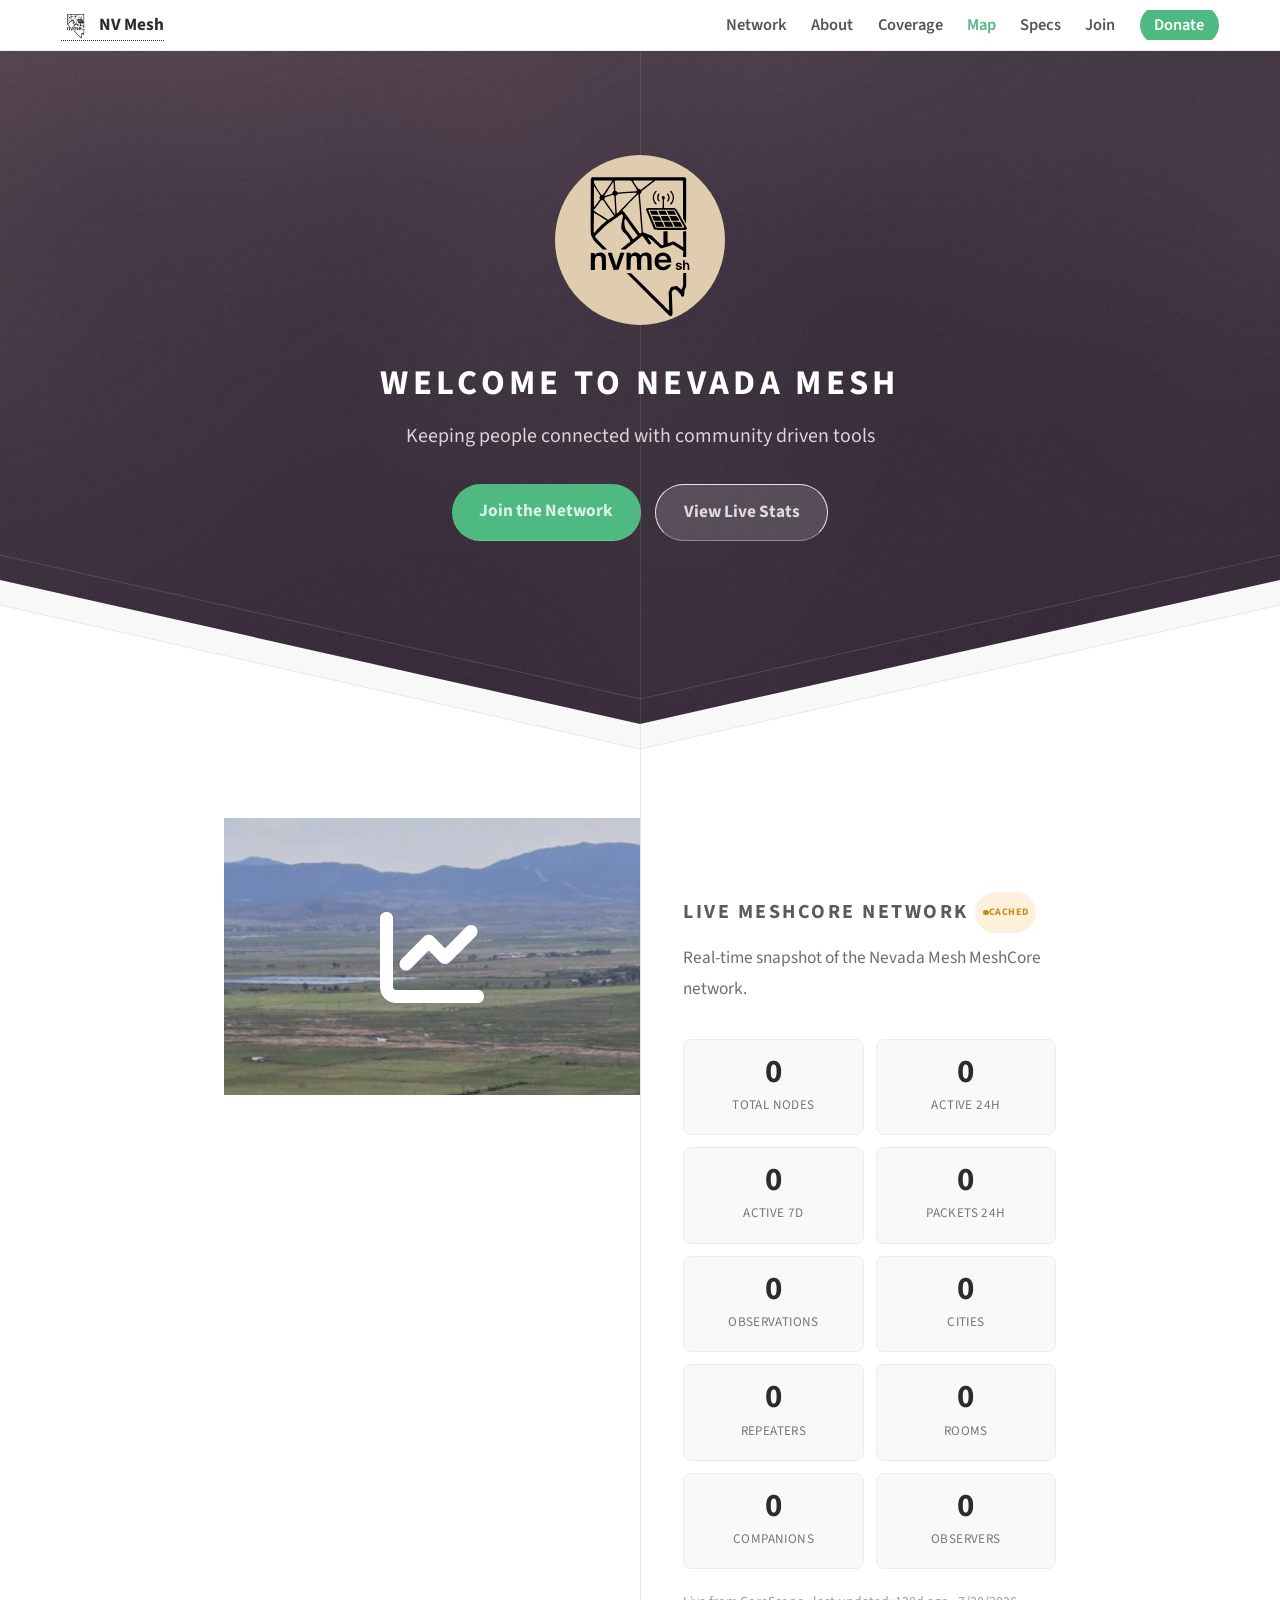
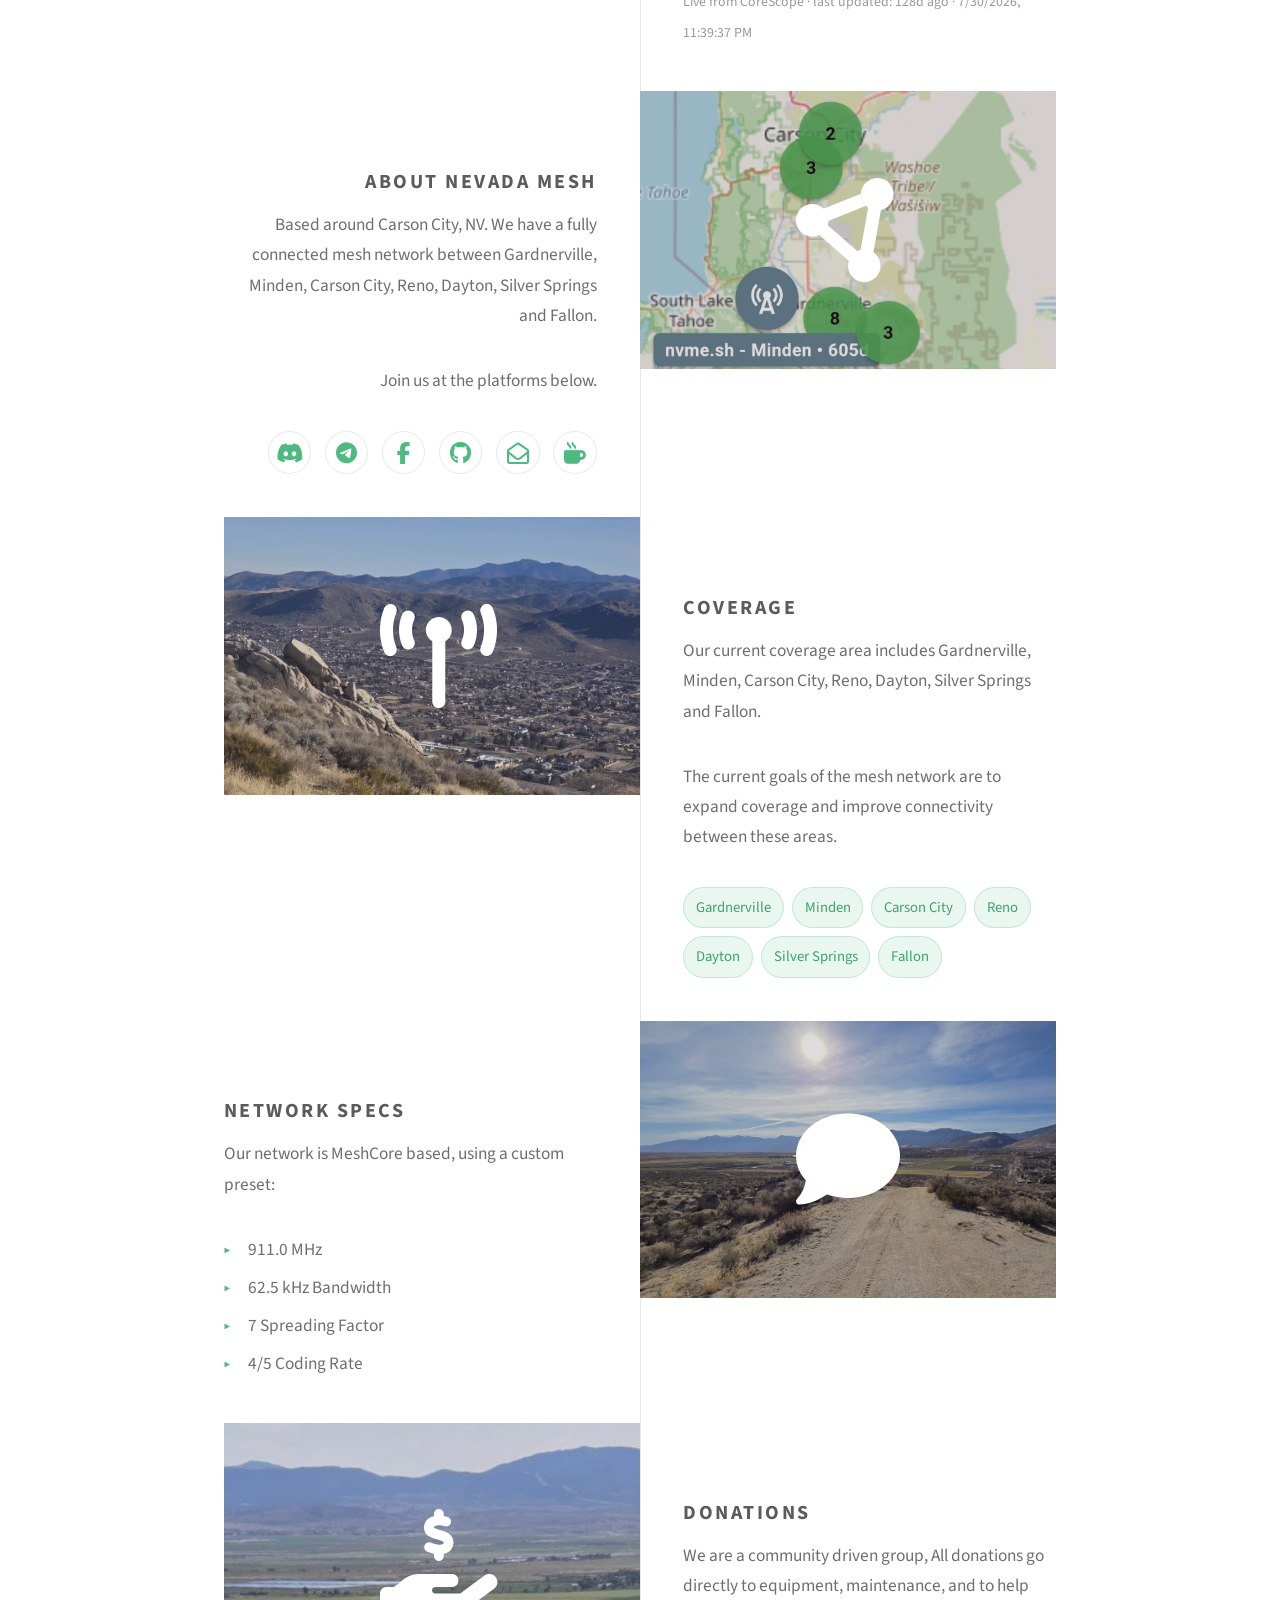
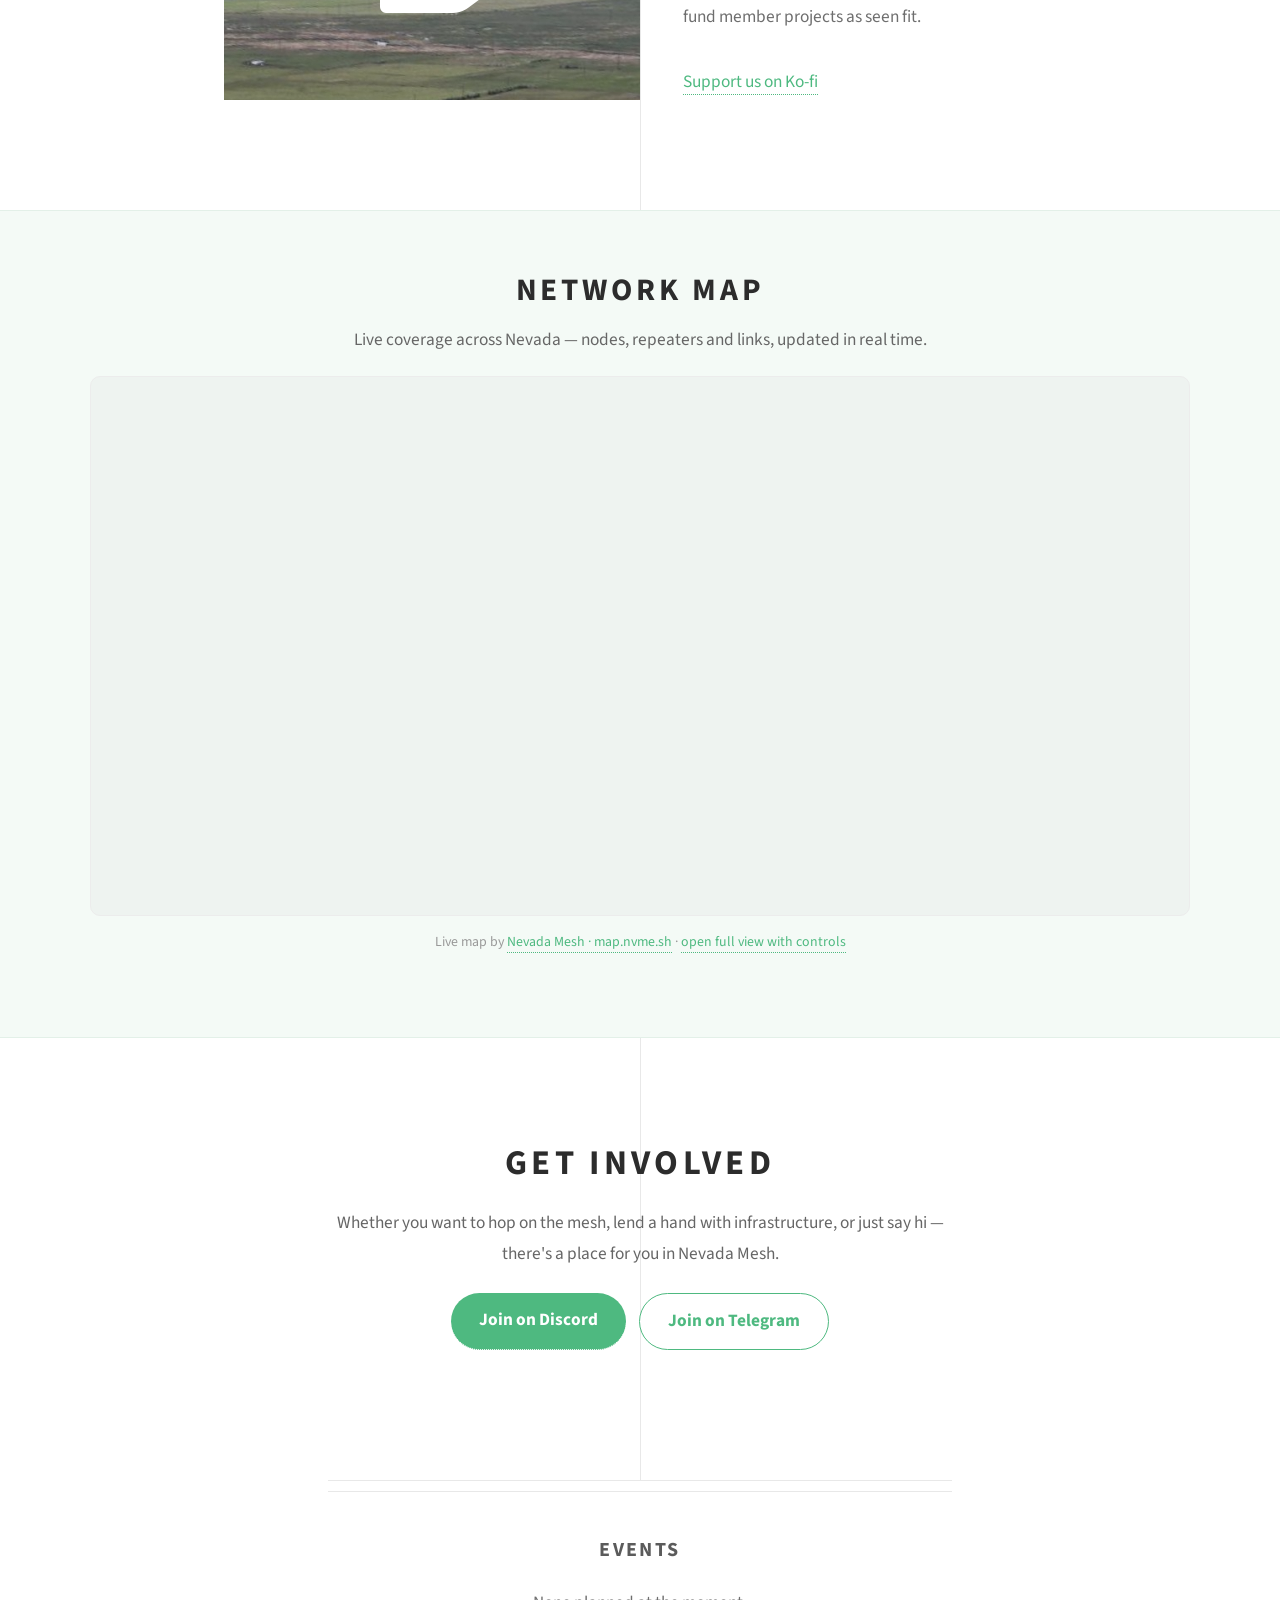
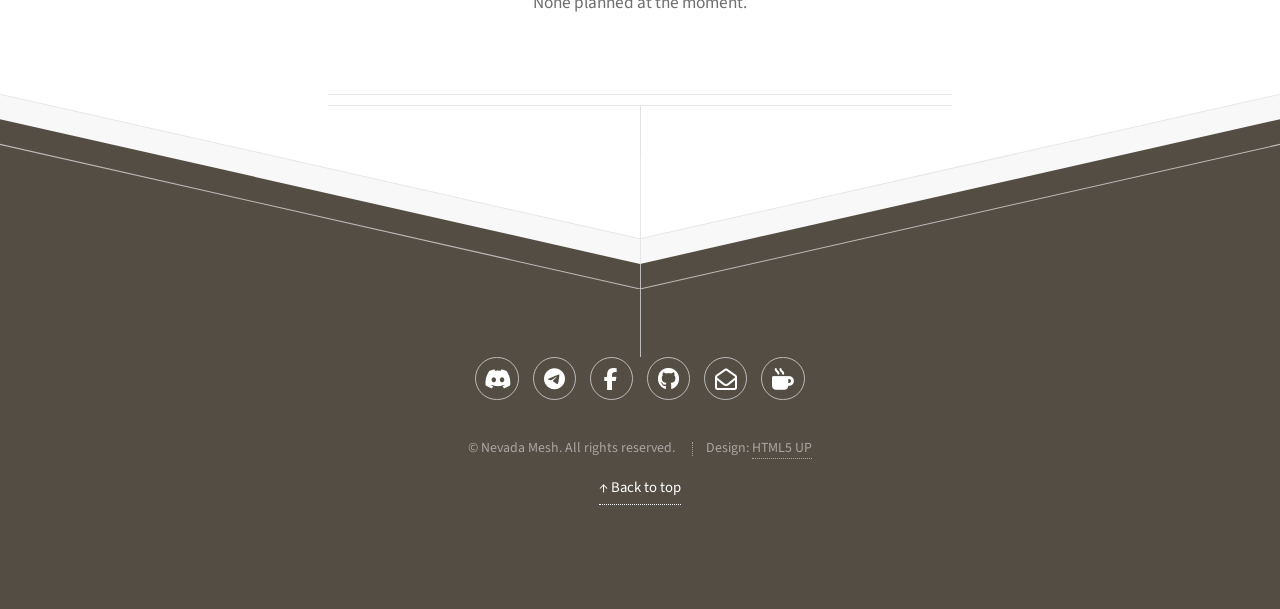
==== index.html @ ff8f8028 "Format Network Specs: left-align content, clean bulleted preset list" ====
<!DOCTYPE HTML>
<html id="top">
<head>
	<title>NV Mesh — Nevada Community Mesh Network</title>
	<meta charset="utf-8" />
	<meta name="viewport" content="width=device-width, initial-scale=1" />
	<meta name="description" content="Nevada Mesh — a community-driven, off-grid MeshCore radio network keeping Carson City, Reno, Minden, Gardnerville, Dayton, Silver Springs and Fallon connected. Live network stats, coverage and how to join." />
	<meta name="theme-color" content="#4eb980" />

	<!-- Social / link-preview cards -->
	<meta property="og:type" content="website" />
	<meta property="og:title" content="Nevada Mesh — Community Mesh Network" />
	<meta property="og:description" content="Keeping Nevadans connected with community-driven, off-grid MeshCore radio. Live network stats, coverage and how to join." />
	<meta property="og:url" content="https://nvme.sh" />
	<meta property="og:image" content="images/header.jpg" />
	<meta name="twitter:card" content="summary_large_image" />
	<meta name="twitter:title" content="Nevada Mesh — Community Mesh Network" />
	<meta name="twitter:description" content="Keeping Nevadans connected with community-driven, off-grid MeshCore radio." />
	<meta name="twitter:image" content="images/header.jpg" />

	<!-- Favicon -->
	<link rel="icon" href="images/nvmesh_logo_box.svg" type="image/svg+xml" />
	<link rel="apple-touch-icon" href="images/nvmesh_logo_color.png" />

	<link rel="stylesheet" href="assets/css/main.css" />

	<style>
		:root { --nm-accent: #4eb980; --nm-accent-d: #3da36b; }

		html { scroll-behavior: smooth; }

		/* ---------- Sticky nav ---------- */
		#nav {
			position: sticky;
			top: 0;
			z-index: 1000;
			background: rgba(255, 255, 255, 0.92);
			backdrop-filter: saturate(180%) blur(10px);
			border-bottom: 1px solid #ececec;
			transition: box-shadow .2s ease;
		}
		#nav.scrolled { box-shadow: 0 2px 14px rgba(0, 0, 0, 0.08); }
		.nav-inner {
			max-width: 1200px;
			margin: 0 auto;
			display: flex;
			align-items: center;
			justify-content: space-between;
			padding: .55em 1.2em;
			gap: 1em;
		}
		.nav-brand {
			display: flex;
			align-items: center;
			gap: .5em;
			font-weight: 700;
			color: #2c2c2c;
			text-decoration: none;
			white-space: nowrap;
		}
		.nav-brand img { width: 30px; height: 30px; }
		.nav-links {
			display: flex;
			align-items: center;
			gap: 1.4em;
			list-style: none;
			margin: 0;
			padding: 0;
			overflow-x: auto;
			scrollbar-width: none;
		}
		.nav-links::-webkit-scrollbar { display: none; }
		.nav-links a {
			color: #555;
			text-decoration: none;
			font-size: .95em;
			font-weight: 600;
			padding: .3em 0;
			border-bottom: 2px solid transparent;
			transition: color .15s ease, border-color .15s ease;
			white-space: nowrap;
		}
		.nav-links a:hover { color: var(--nm-accent); }
		.nav-links a.active { color: var(--nm-accent); border-bottom-color: var(--nm-accent); }
		.nav-cta {
			background: var(--nm-accent);
			color: #fff !important;
			padding: .4em .9em !important;
			border-radius: 999px;
			border-bottom: none !important;
		}
		.nav-cta:hover { background: var(--nm-accent-d); }

		/* offset for sticky nav when jumping to anchors */
		#main section[id] { scroll-margin-top: 72px; }

		/* ---------- Hero CTAs ---------- */
		.hero-cta {
			margin-top: 1.8em;
			display: flex;
			gap: .8em;
			justify-content: center;
			flex-wrap: wrap;
		}
		.hero-cta a {
			display: inline-block;
			padding: .7em 1.6em;
			border-radius: 999px;
			font-weight: 700;
			text-decoration: none;
			font-size: 1em;
			transition: background .15s ease, color .15s ease, border-color .15s ease;
		}
		.btn-primary { background: var(--nm-accent); color: #fff; }
		.btn-primary:hover { background: var(--nm-accent-d); }
		.btn-ghost { background: rgba(255, 255, 255, 0.14); color: #fff; border: 1px solid rgba(255, 255, 255, 0.85); }
		.btn-ghost:hover { background: rgba(255, 255, 255, 0.28); border-color: #fff; }

		/* ---------- Live status badge ---------- */
		.status-badge {
			display: inline-block;
			font-size: .5em;
			font-weight: 700;
			letter-spacing: .06em;
			padding: .35em .8em;
			border-radius: 999px;
			vertical-align: middle;
			margin-left: .6em;
			text-transform: uppercase;
		}
		.status-badge .dot { display: inline-block; width: .55em; height: .55em; border-radius: 50%; background: currentColor; margin-right: .4em; vertical-align: middle; }
		.status-badge.live   { background: rgba(78,185,128,.15); color: var(--nm-accent); }
		.status-badge.cached { background: rgba(240,170,40,.16);  color: #c98a12; }
		.status-badge.demo   { background: rgba(140,140,140,.16); color: #888; }
		.status-badge.live .dot { animation: nm-pulse 1.6s infinite; }
		@keyframes nm-pulse { 0% { box-shadow: 0 0 0 0 rgba(78,185,128,.55); } 70% { box-shadow: 0 0 0 .55em rgba(78,185,128,0); } 100% { box-shadow: 0 0 0 0 rgba(78,185,128,0); } }

		/* ---------- Stats grid ---------- */
		.stat-grid { display: grid; grid-template-columns: repeat(auto-fit, minmax(118px, 1fr)); gap: 12px; margin: 18px 0; }
		.stat { background: #f8f9fa; border: 1px solid #ececec; border-radius: 8px; padding: 14px 10px; text-align: center; }
		.stat-num { font-size: 1.9em; font-weight: 700; color: #2c2c2c; line-height: 1.1; font-variant-numeric: tabular-nums; }
		.stat-lbl { font-size: .76em; color: #777; margin-top: 5px; text-transform: uppercase; letter-spacing: .03em; }
		.content h4 { margin: 20px 0 7px; font-size: 1em; color: var(--nm-accent); }
		ol.operators { margin: 0; padding-left: 1.4em; color: #5b5b5b; }
		ol.operators li { margin: 3px 0; }
		ol.operators .cnt { color: #9a9a9a; font-variant-numeric: tabular-nums; }
		.updated { margin-top: 14px; font-size: .8em; color: #999; }

		/* ---------- Coverage chips ---------- */
		.chips { display: flex; flex-wrap: wrap; gap: 8px; margin: 12px 0 4px; }
		.chip { background: rgba(78,185,128,.12); color: var(--nm-accent-d); border: 1px solid rgba(78,185,128,.25); border-radius: 999px; padding: .3em .8em; font-size: .85em; }

		/* ---------- Network specs formatting ---------- */
		#specs .content { text-align: left; }
		#specs ul { list-style: none; padding: 0; margin: 1em 0 0; display: grid; gap: .45em; }
		#specs li { position: relative; padding-left: 1.4em; }
		#specs li:before { content: "\25B8"; position: absolute; left: 0; color: var(--nm-accent); font-weight: 700; }

		/* ---------- Get Involved CTA band ---------- */
		#get-involved { text-align: center; padding: 3.5em 1em; }
		#get-involved h2 { font-size: 2em; margin: 0 0 .4em; color: #2c2c2c; }
		#get-involved p { color: #666; max-width: 38em; margin: 0 auto 1.4em; }
		.involve-actions { display: flex; gap: .8em; justify-content: center; flex-wrap: wrap; }
		.involve-actions a { display: inline-block; padding: .7em 1.6em; border-radius: 999px; font-weight: 700; text-decoration: none; font-size: 1em; }
		.involve-actions .btn-primary { background: var(--nm-accent); color: #fff; }
		.involve-actions .btn-primary:hover { background: var(--nm-accent-d); }
		.involve-actions .btn-ghost { background: #fff; color: var(--nm-accent); border: 1px solid var(--nm-accent); }
		.involve-actions .btn-ghost:hover { background: #f1fbf6; }

		/* ---------- Footer back-to-top ---------- */
		.to-top { display: inline-block; margin-top: 1.2em; color: rgba(255,255,255,.7); font-size: .85em; text-decoration: none; }
		.to-top:hover { color: #fff; }

		/* ---------- Fix: let feature blocks grow (template clips at 20em) ---------- */
		#main .feature { height: auto !important; }
		#main .feature .image { height: auto; min-height: 16em; }
		#main .feature .image img { position: static; width: 100%; height: 16em; object-fit: cover; }
		#main .feature .content { width: 50%; }

		/* ---------- Network Map (embedded renomap) — full-bleed band like Events ---------- */
		.map-section { margin: 4em 0 2em; }
		.map-section.major {
			width: 100%;
			margin: 4em 0 2em;
			background: #f4faf6;
			padding: 3em 1.2em;
			border-top: 1px solid #e3f0e8;
			border-bottom: 1px solid #e3f0e8;
			box-sizing: border-box;
		}
		.map-head { text-align: center; max-width: 51em; margin: 0 auto; }
		.map-head h3 { font-size: 1.8em; margin: 0 0 .25em; color: #2c2c2c; }
		.map-head p { color: #666; margin: 0 0 1.2em; }
		.map-wrap {
			position: relative;
			width: 100%;
			max-width: 1100px;
			margin: 0 auto;
			height: 540px;
			border: 1px solid #ececec;
			border-radius: 10px;
			overflow: hidden;
			background: #eef3f0;
		}
		.map-wrap iframe { width: 100%; height: 100%; border: 0; display: block; }
		.map-note { text-align: center; font-size: .8em; color: #999; margin-top: .8em; max-width: 51em; margin-left: auto; margin-right: auto; }
		.map-note a { color: var(--nm-accent); }

		@media screen and (max-width: 736px) {
			#main .feature .image img { height: 13em; }
			#main .feature .content { width: 100% !important; }
			.map-wrap { height: 380px; }
		}

		/* Mobile: tighten nav */
		@media screen and (max-width: 640px) {
			.nav-inner { padding: .5em .8em; }
			.nav-links { gap: .9em; }
			.nav-links a { font-size: .85em; }
			#header h1 { font-size: 1.9em; }
		}
	</style>
</head>
<body class="is-preload">

	<!-- ===== Sticky Nav ===== -->
	<nav id="nav">
		<div class="nav-inner">
			<a class="nav-brand" href="#top"><img src="images/nvmesh_logo_box.svg" alt="NV Mesh" /> NV Mesh</a>
			<ul class="nav-links">
				<li><a href="#network">Network</a></li>
				<li><a href="#about">About</a></li>
				<li><a href="#coverage">Coverage</a></li>
				<li><a href="#map">Map</a></li>
				<li><a href="#specs">Specs</a></li>
				<li><a href="#join">Join</a></li>
				<li><a href="#donate" class="nav-cta">Donate</a></li>
			</ul>
		</div>
	</nav>

	<!-- ===== Header / Hero ===== -->
	<div id="header">
		<span class="logo icon"><img style="width: 100%;" src="images/nvmesh_logo_box.svg" alt="NV Mesh Logo" /></span>
		<h1>Welcome to Nevada Mesh</h1>
		<p>Keeping people connected with community driven tools</p>
		<div class="hero-cta">
			<a class="btn-primary" href="#join">Join the Network</a>
			<a class="btn-ghost" href="#network">View Live Stats</a>
		</div>
	</div>

	<!-- ===== Main ===== -->
	<div id="main">

		<div class="box alt container">

			<!-- Live MeshCore Network (promoted up) -->
			<section class="feature left" id="network">
				<a href="#" class="image icon fa-solid fa-chart-line"><img loading="lazy" src="images/pic01.jpg" alt="" /></a>
				<div class="content">
					<h3>Live MeshCore Network <span class="status-badge demo" id="stats-badge"><span class="dot"></span>Loading</span></h3>
					<p>Real-time snapshot of the Nevada Mesh MeshCore network.</p>

					<div class="stat-grid">
						<div class="stat"><div class="stat-num" id="nodes-total">&ndash;</div><div class="stat-lbl">Total Nodes</div></div>
						<div class="stat"><div class="stat-num" id="nodes-24h">&ndash;</div><div class="stat-lbl">Active 24h</div></div>
						<div class="stat"><div class="stat-num" id="nodes-7d">&ndash;</div><div class="stat-lbl">Active 7d</div></div>
						<div class="stat"><div class="stat-num" id="packets-24h">&ndash;</div><div class="stat-lbl">Packets 24h</div></div>
						<div class="stat"><div class="stat-num" id="observations">&ndash;</div><div class="stat-lbl">Observations</div></div>
						<div class="stat"><div class="stat-num" id="cities">&ndash;</div><div class="stat-lbl">Cities</div></div>
						<div class="stat"><div class="stat-num" id="repeaters">&ndash;</div><div class="stat-lbl">Repeaters</div></div>
						<div class="stat"><div class="stat-num" id="rooms">&ndash;</div><div class="stat-lbl">Rooms</div></div>
						<div class="stat"><div class="stat-num" id="companions">&ndash;</div><div class="stat-lbl">Companions</div></div>
						<div class="stat"><div class="stat-num" id="observers">&ndash;</div><div class="stat-lbl">Observers</div></div>
					</div>

					<p class="updated">Live from CoreScope &middot; last updated: <span id="stats-updated">loading&hellip;</span></p>
				</div>
			</section>

			<!-- About -->
			<section class="feature right" id="about">
				<a href="#" class="image icon fa-solid fa-circle-nodes"><img loading="lazy" src="images/pic02.jpg" alt="" /></a>
				<div class="content">
					<h3>About Nevada Mesh</h3>
					<p>Based around Carson City, NV. We have a fully connected mesh network between Gardnerville,
						Minden, Carson City, Reno, Dayton, Silver Springs and Fallon.</p>
					<p>Join us at the platforms below.</p>
					<ul class="icons">
						<li><a href="https://discord.gg/FUYAZgp4Ew" class="icon fa-brands fa-discord"><span class="label">Discord</span></a></li>
						<li><a href="https://t.me/+Uhkh8-nD74JiODlh" class="icon fa-brands fa-telegram"><span class="label">Telegram</span></a></li>
						<li><a href="https://www.facebook.com/groups/2189330928181707/?ref=share&mibextid=NSMWBT" class="icon fa-brands fa-facebook-f"><span class="label">Facebook</span></a></li>
						<li><a href="https://github.com/wel97459" class="icon fa-brands fa-github"><span class="label">Github</span></a></li>
						<li><a href="mailto:support@nvme.sh" class="icon fa fa-envelope-open"><span class="label">Email</span></a></li>
						<li><a href="https://ko-fi.com/nvmesh" target="_blank" rel="noopener" class="icon fa-solid fa-mug-hot"><span class="label">Ko-fi Donations</span></a></li>
					</ul>
				</div>
			</section>

			<!-- Coverage -->
			<section class="feature left" id="coverage">
				<a href="#" class="image icon fa-solid fa-tower-broadcast"><img loading="lazy" src="images/pic03.jpg" alt="" /></a>
				<div class="content">
					<h3>Coverage</h3>
					<p>Our current coverage area includes Gardnerville, Minden, Carson City, Reno, Dayton, Silver
						Springs and Fallon.</p>
					<p>The current goals of the mesh network are to expand coverage and improve connectivity between
						these areas.</p>
					<div class="chips">
						<span class="chip">Gardnerville</span>
						<span class="chip">Minden</span>
						<span class="chip">Carson City</span>
						<span class="chip">Reno</span>
						<span class="chip">Dayton</span>
						<span class="chip">Silver Springs</span>
						<span class="chip">Fallon</span>
					</div>
				</div>
			</section>

			<!-- Specs -->
			<section class="feature right" id="specs">
				<a href="#" class="image icon fa-solid fa-comment"><img loading="lazy" src="images/pic04.jpg" alt="" /></a>
				<div class="content">
					<h3>Network Specs</h3>
					<p>Our network is MeshCore based, using a custom preset:</p>
					<ul>
						<li>911.0 MHz</li>
						<li>62.5 kHz Bandwidth</li>
						<li>7 Spreading Factor</li>
						<li>4/5 Coding Rate</li>
					</ul>
				</div>
			</section>

			<!-- Donate -->
			<section class="feature left" id="donate">
				<a href="#" class="image icon fa-solid fa-hand-holding-dollar"><img loading="lazy" src="images/pic01.jpg" alt="" /></a>
				<div class="content">
					<h3>Donations</h3>
					<p>We are a community driven group, All donations go directly to equipment, maintenance, and to help
						fund member projects as seen fit.</p>
					<a href="https://ko-fi.com/nvmesh" target="_blank" rel="noopener">Support us on Ko-fi</a>
				</div>
			</section>


		</div>

		<!-- Network Map (CoreScope live3 instance, clean embed: ?embed=1 strips nav chrome) -->
		<section id="map" class="map-section major">
			<div class="container medium map-head">
				<h3>Network Map</h3>
				<p>Live coverage across Nevada &mdash; nodes, repeaters and links, updated in real time.</p>
			</div>
			<div class="map-wrap">
				<iframe src="https://map.nvme.sh/map3#/live?embed=1" title="Nevada Mesh live network map"
					loading="lazy" referrerpolicy="no-referrer-when-downgrade"
					allow="geolocation"></iframe>
			</div>
			<p class="map-note">Live map by <a href="https://map.nvme.sh/map3#/live" target="_blank" rel="noopener">Nevada Mesh &middot; map.nvme.sh</a> &middot; <a href="https://map.nvme.sh/map3" target="_blank" rel="noopener">open full view with controls</a></p>
		</section>

		<!-- Get Involved CTA -->
		<section id="join">
			<div id="get-involved">
				<h2>Get Involved</h2>
				<p>Whether you want to hop on the mesh, lend a hand with infrastructure, or just say hi — there's a
					place for you in Nevada Mesh.</p>
				<div class="involve-actions">
					<a class="btn-primary" href="https://discord.gg/FUYAZgp4Ew">Join on Discord</a>
					<a class="btn-ghost" href="https://t.me/+Uhkh8-nD74JiODlh">Join on Telegram</a>
				</div>
			</div>
		</section>

		<footer class="major container medium">
			<h3>Events</h3>
			<p>None planned at the moment.</p>
		</footer>

	</div>

	<!-- ===== Footer ===== -->
	<div id="footer">
		<div class="container medium">

			<ul class="icons">
				<li><a href="https://discord.gg/FUYAZgp4Ew" class="icon fa-brands fa-discord"><span class="label">Discord</span></a></li>
				<li><a href="https://t.me/+Uhkh8-nD74JiODlh" class="icon fa-brands fa-telegram"><span class="label">Telegram</span></a></li>
				<li><a href="https://www.facebook.com/groups/2189330928181707/?ref=share&mibextid=NSMWBT" class="icon fa-brands fa-facebook-f"><span class="label">Facebook</span></a></li>
				<li><a href="https://github.com/wel97459" class="icon fa-brands fa-github"><span class="label">Github</span></a></li>
				<li><a href="mailto:support@nvme.sh" class="icon fa fa-envelope-open"><span class="label">Email</span></a></li>
				<li><a href="https://ko-fi.com/nvmesh" target="_blank" rel="noopener" class="icon fa-solid fa-mug-hot"><span class="label">Ko-fi Donations</span></a></li>
			</ul>

			<ul class="copyright">
				<li>&copy; Nevada Mesh. All rights reserved.</li>
				<li>Design: <a href="http://html5up.net">HTML5 UP</a></li>
			</ul>

			<a class="to-top" href="#top">&uarr; Back to top</a>

		</div>
	</div>

	<!-- Scripts -->
	<script src="assets/js/jquery.min.js"></script>
	<script src="assets/js/browser.min.js"></script>
	<script src="assets/js/breakpoints.min.js"></script>
	<script src="assets/js/util.js"></script>
	<script src="assets/js/main.js"></script>

	<!-- Nav: shadow on scroll + scroll-spy active link -->
	<script>
		(function () {
			var nav = document.getElementById('nav');
			var links = Array.prototype.slice.call(document.querySelectorAll('.nav-links a'));

			window.addEventListener('scroll', function () {
				nav.classList.toggle('scrolled', window.scrollY > 8);
			}, { passive: true });

			if ('IntersectionObserver' in window) {
				var map = {};
				links.forEach(function (a) {
					var id = a.getAttribute('href');
					if (id && id.charAt(0) === '#' && id.length > 1) {
						var sec = document.querySelector(id);
						if (sec) map[id] = a;
					}
				});
				var obs = new IntersectionObserver(function (entries) {
					entries.forEach(function (e) {
						if (e.isIntersecting) {
							links.forEach(function (l) { l.classList.remove('active'); });
							var a = map['#' + e.target.id];
							if (a) a.classList.add('active');
						}
					});
				}, { rootMargin: '-45% 0px -50% 0px', threshold: 0 });
				Object.keys(map).forEach(function (id) {
					obs.observe(document.querySelector(id));
				});
			}
		})();
	</script>

	<!-- MeshCore Stats Loader (Live -> Cached -> Demo) -->
	<script>
		(function () {
			var DEFAULTS = {
				nodes_all: 275, nodes_7d: 121, messages_24h: 16, contacts_7d: 130,
				cities: 6, avg_snr_24h: 11.9, avg_hop_count: 4.5,
				top_channels: [{ channel: 'Public', messages: 74, users: 17 }],
				longest_path: { path_length: 12, user: 'Natendo 🤿' },
				top_users: []
			};

			function $(id) { return document.getElementById(id); }
			function setText(id, v) { var e = $(id); if (e) e.textContent = (v == null || v === '') ? '–' : v; }

			function animateNum(id, target, decimals) {
				var el = $(id); if (!el) return;
				target = Number(target) || 0;
				var start = null, dur = 800;
				function step(ts) {
					if (!start) start = ts;
					var p = Math.min((ts - start) / dur, 1);
					var eased = 1 - Math.pow(1 - p, 3);
					var val = target * eased;
					el.textContent = decimals ? val.toFixed(decimals) : Math.round(val).toLocaleString();
					if (p < 1) requestAnimationFrame(step);
					else el.textContent = decimals ? target.toFixed(decimals) : Math.round(target).toLocaleString();
				}
				requestAnimationFrame(step);
			}

			function fmtUptime(s) {
				s = Math.floor(Number(s) || 0);
				var d = Math.floor(s / 86400); s -= d * 86400;
				var h = Math.floor(s / 3600); s -= h * 3600;
				var m = Math.floor(s / 60);
				if (d > 0) return d + 'd ' + h + 'h';
				if (h > 0) return h + 'h ' + m + 'm';
				return m + 'm';
			}

			function fmtAgo(ts) {
				if (!ts) return '';
				var diff = Math.floor(Date.now() / 1000 - ts);
				if (diff < 60) return 'just now';
				if (diff < 3600) return Math.floor(diff / 60) + 'm ago';
				if (diff < 86400) return Math.floor(diff / 3600) + 'h ago';
				return Math.floor(diff / 86400) + 'd ago';
			}

			function setBadge(mode) {
				var b = $('stats-badge'); if (!b) return;
				b.className = 'status-badge ' + mode;
				var label = mode === 'live' ? 'Live' : mode === 'cached' ? 'Cached' : 'Demo';
				b.innerHTML = '<span class="dot"></span>' + label;
			}

			function render(s, nodes, mode) {
				s = s || {};
				setBadge(mode);

				animateNum('nodes-total', s.totalNodes);

				// Derive active counts + cities from the nodes feed.
				var a24 = 0, a7 = 0, cells = {};
				(nodes || []).forEach(function (n) {
					var a = ageMs(n.last_heard);
					if (a != null) {
						if (a < 86400000) a24++;
						if (a < 604800000) a7++;
					}
					if (n.lat && n.lon && (n.lat !== 0 || n.lon !== 0)) cells[Math.round(n.lat * 10) + ',' + Math.round(n.lon * 10)] = 1;
				});

				animateNum('nodes-24h', a24);
				animateNum('nodes-7d', a7);
				animateNum('packets-24h', s.packetsLast24h);
				animateNum('observations', s.totalObservations);
				animateNum('cities', Object.keys(cells).length);
				var counts = s.counts || {};
				animateNum('repeaters', counts.repeaters);
				animateNum('rooms', counts.rooms);
				animateNum('companions', counts.companions);
				animateNum('observers', s.totalObservers);

				var ts = s._fetchedAt || (s.timestamp ? s.timestamp * 1000 : null);
				setText('stats-updated', ts ? (fmtAgo(ts / 1000) + ' · ' + new Date(ts).toLocaleString()) : 'unknown');
			}

			function ageMs(iso) {
				if (!iso) return null;
				var t = Date.parse(iso);
				return isNaN(t) ? null : (Date.now() - t);
			}

			function getJSON(url) {
				return fetch(url, { cache: 'no-store' }).then(function (r) {
					if (!r.ok) throw new Error(r.status);
					return r.json();
				});
			}

			// Live data straight from CoreScope (CORS-enabled as of 2026-07-30).
			var CORE = 'https://map.nvme.sh/api';
			var INSTANCE = 'live3';
			var CACHE = 'data/meshcore-stats.json';

			Promise.all([
				getJSON(CORE + '/stats?instance=' + INSTANCE),
				getJSON(CORE + '/nodes?instance=' + INSTANCE).catch(function () { return { nodes: [] }; })
			]).then(function (res) {
				var stats = res[0];
				stats._fetchedAt = Date.now();
				render(stats, (res[1] && res[1].nodes) || [], 'live');
			}).catch(function () {
				// Fallback: committed snapshot (refreshed by update-meshcore-stats.sh).
				getJSON(CACHE).then(function (stats) {
					render(stats, stats.top_users ? [] : [], 'cached');
				}).catch(function () {
					render(DEFAULTS, [], 'demo');
				});
			});
		})();
	</script>

</body>
</html>
---- assets/css/main.css ----
@import url("fontawesome-all.min.css");
@import url("https://fonts.googleapis.com/css?family=Source+Sans+Pro:300,300italic,400,400italic,600,600italic,700,700italic");

/*
	Directive by HTML5 UP
	html5up.net | @ajlkn
	Free for personal and commercial use under the CCA 3.0 license (html5up.net/license)
*/

html, body, div, span, applet, object,
iframe, h1, h2, h3, h4, h5, h6, p, blockquote,
pre, a, abbr, acronym, address, big, cite,
code, del, dfn, em, img, ins, kbd, q, s, samp,
small, strike, strong, sub, sup, tt, var, b,
u, i, center, dl, dt, dd, ol, ul, li, fieldset,
form, label, legend, table, caption, tbody,
tfoot, thead, tr, th, td, article, aside,
canvas, details, embed, figure, figcaption,
footer, header, hgroup, menu, nav, output, ruby,
section, summary, time, mark, audio, video {
	margin: 0;
	padding: 0;
	border: 0;
	font-size: 100%;
	font: inherit;
	vertical-align: baseline;}

article, aside, details, figcaption, figure,
footer, header, hgroup, menu, nav, section {
	display: block;}

body {
	line-height: 1;
}

ol, ul {
	list-style: none;
}

blockquote, q {
	quotes: none;
}

	blockquote:before, blockquote:after, q:before, q:after {
		content: '';
		content: none;
	}

table {
	border-collapse: collapse;
	border-spacing: 0;
}

body {
	-webkit-text-size-adjust: none;
}

mark {
	background-color: transparent;
	color: inherit;
}

input::-moz-focus-inner {
	border: 0;
	padding: 0;
}

input, select, textarea {
	-moz-appearance: none;
	-webkit-appearance: none;
	-ms-appearance: none;
	appearance: none;
}

/* Basic */

	html {
		box-sizing: border-box;
	}

	*, *:before, *:after {
		box-sizing: inherit;
	}

	html, body {
		height: 100%;
	}

	body {
		background: #ffffff;
	}

		body.is-preload *, body.is-preload *:before, body.is-preload *:after {
			-moz-animation: none !important;
			-webkit-animation: none !important;
			-ms-animation: none !important;
			animation: none !important;
			-moz-transition: none !important;
			-webkit-transition: none !important;
			-ms-transition: none !important;
			transition: none !important;
		}

	body, input, select, textarea {
		color: #6e6e6e;
		font-family: 'Source Sans Pro', sans-serif;
		font-size: 16pt;
		font-weight: 400;
		line-height: 1.75em;
	}

	a {
		-moz-transition: color 0.2s ease-in-out, border-bottom-color 0.2s ease-in-out;
		-webkit-transition: color 0.2s ease-in-out, border-bottom-color 0.2s ease-in-out;
		-ms-transition: color 0.2s ease-in-out, border-bottom-color 0.2s ease-in-out;
		transition: color 0.2s ease-in-out, border-bottom-color 0.2s ease-in-out;
		border-bottom: dotted 1px;
		color: #4eb980;
		text-decoration: none;
	}

		a:hover {
			border-bottom-color: transparent;
		}

	strong, b {
		font-weight: 600;
		color: #5b5b5b;
	}

	em, i {
		font-style: italic;
	}

	p, ul, ol, dl, table, blockquote, form {
		margin: 0 0 2em 0;
	}

	h1, h2, h3, h4, h5, h6 {
		color: #5b5b5b;
		font-weight: 700;
		letter-spacing: 0.125em;
		line-height: 1.75em;
		margin-bottom: 1em;
		text-transform: uppercase;
		text-align: center;
	}

		h1 a, h2 a, h3 a, h4 a, h5 a, h6 a {
			color: inherit;
			text-decoration: none;
		}

	h2 {
		font-size: 1.75em;
	}

	h3 {
		font-size: 1.5em;
	}

	sub {
		font-size: 0.8em;
		position: relative;
		top: 0.5em;
	}

	sup {
		font-size: 0.8em;
		position: relative;
		top: -0.5em;
	}

	hr {
		border: 0;
		border-top: solid 1px rgba(224, 224, 224, 0.75);
		margin-bottom: 1.5em;
	}

	blockquote {
		border-left: solid 0.5em rgba(224, 224, 224, 0.75);
		font-style: italic;
		padding: 1em 0 1em 2em;
	}

/* Container */

	.container {
		margin: 0 auto;
		max-width: 100%;
		width: 51em;
	}

		.container.medium {
			width: 38.25em;
		}

		@media screen and (max-width: 1280px) {

			.container {
				width: 48em;
			}

				.container.medium {
					width: 36em;
				}

		}

		@media screen and (max-width: 980px) {

			.container {
				width: 95%;
			}

				.container.medium {
					width: 71.25%;
				}

		}

		@media screen and (max-width: 840px) {

			.container {
				width: 95% !important;
			}

		}

		@media screen and (max-width: 736px) {

			.container {
				width: 90% !important;
			}

		}

		@media screen and (max-width: 480px) {

			.container {
				width: 100% !important;
			}

		}

/* Row */

	.row {
		display: flex;
		flex-wrap: wrap;
		box-sizing: border-box;
		align-items: stretch;
	}

		.row > * {
			box-sizing: border-box;
		}

		.row.gtr-uniform > * > :last-child {
			margin-bottom: 0;
		}

		.row.aln-left {
			justify-content: flex-start;
		}

		.row.aln-center {
			justify-content: center;
		}

		.row.aln-right {
			justify-content: flex-end;
		}

		.row.aln-top {
			align-items: flex-start;
		}

		.row.aln-middle {
			align-items: center;
		}

		.row.aln-bottom {
			align-items: flex-end;
		}

		.row > .imp {
			order: -1;
		}

		.row > .col-1 {
			width: 8.33333%;
		}

		.row > .off-1 {
			margin-left: 8.33333%;
		}

		.row > .col-2 {
			width: 16.66667%;
		}

		.row > .off-2 {
			margin-left: 16.66667%;
		}

		.row > .col-3 {
			width: 25%;
		}

		.row > .off-3 {
			margin-left: 25%;
		}

		.row > .col-4 {
			width: 33.33333%;
		}

		.row > .off-4 {
			margin-left: 33.33333%;
		}

		.row > .col-5 {
			width: 41.66667%;
		}

		.row > .off-5 {
			margin-left: 41.66667%;
		}

		.row > .col-6 {
			width: 50%;
		}

		.row > .off-6 {
			margin-left: 50%;
		}

		.row > .col-7 {
			width: 58.33333%;
		}

		.row > .off-7 {
			margin-left: 58.33333%;
		}

		.row > .col-8 {
			width: 66.66667%;
		}

		.row > .off-8 {
			margin-left: 66.66667%;
		}

		.row > .col-9 {
			width: 75%;
		}

		.row > .off-9 {
			margin-left: 75%;
		}

		.row > .col-10 {
			width: 83.33333%;
		}

		.row > .off-10 {
			margin-left: 83.33333%;
		}

		.row > .col-11 {
			width: 91.66667%;
		}

		.row > .off-11 {
			margin-left: 91.66667%;
		}

		.row > .col-12 {
			width: 100%;
		}

		.row > .off-12 {
			margin-left: 100%;
		}

		.row.gtr-0 {
			margin-top: 0px;
			margin-left: 0px;
		}

			.row.gtr-0 > * {
				padding: 0px 0 0 0px;
			}

			.row.gtr-0.gtr-uniform {
				margin-top: 0px;
			}

				.row.gtr-0.gtr-uniform > * {
					padding-top: 0px;
				}

		.row.gtr-25 {
			margin-top: -7.5px;
			margin-left: -7.5px;
		}

			.row.gtr-25 > * {
				padding: 7.5px 0 0 7.5px;
			}

			.row.gtr-25.gtr-uniform {
				margin-top: -7.5px;
			}

				.row.gtr-25.gtr-uniform > * {
					padding-top: 7.5px;
				}

		.row.gtr-50 {
			margin-top: -15px;
			margin-left: -15px;
		}

			.row.gtr-50 > * {
				padding: 15px 0 0 15px;
			}

			.row.gtr-50.gtr-uniform {
				margin-top: -15px;
			}

				.row.gtr-50.gtr-uniform > * {
					padding-top: 15px;
				}

		.row {
			margin-top: -30px;
			margin-left: -30px;
		}

			.row > * {
				padding: 30px 0 0 30px;
			}

			.row.gtr-uniform {
				margin-top: -30px;
			}

				.row.gtr-uniform > * {
					padding-top: 30px;
				}

		.row.gtr-150 {
			margin-top: -45px;
			margin-left: -45px;
		}

			.row.gtr-150 > * {
				padding: 45px 0 0 45px;
			}

			.row.gtr-150.gtr-uniform {
				margin-top: -45px;
			}

				.row.gtr-150.gtr-uniform > * {
					padding-top: 45px;
				}

		.row.gtr-200 {
			margin-top: -60px;
			margin-left: -60px;
		}

			.row.gtr-200 > * {
				padding: 60px 0 0 60px;
			}

			.row.gtr-200.gtr-uniform {
				margin-top: -60px;
			}

				.row.gtr-200.gtr-uniform > * {
					padding-top: 60px;
				}

		@media screen and (max-width: 1680px) {

			.row {
				display: flex;
				flex-wrap: wrap;
				box-sizing: border-box;
				align-items: stretch;
			}

				.row > * {
					box-sizing: border-box;
				}

				.row.gtr-uniform > * > :last-child {
					margin-bottom: 0;
				}

				.row.aln-left {
					justify-content: flex-start;
				}

				.row.aln-center {
					justify-content: center;
				}

				.row.aln-right {
					justify-content: flex-end;
				}

				.row.aln-top {
					align-items: flex-start;
				}

				.row.aln-middle {
					align-items: center;
				}

				.row.aln-bottom {
					align-items: flex-end;
				}

				.row > .imp-wide {
					order: -1;
				}

				.row > .col-1-wide {
					width: 8.33333%;
				}

				.row > .off-1-wide {
					margin-left: 8.33333%;
				}

				.row > .col-2-wide {
					width: 16.66667%;
				}

				.row > .off-2-wide {
					margin-left: 16.66667%;
				}

				.row > .col-3-wide {
					width: 25%;
				}

				.row > .off-3-wide {
					margin-left: 25%;
				}

				.row > .col-4-wide {
					width: 33.33333%;
				}

				.row > .off-4-wide {
					margin-left: 33.33333%;
				}

				.row > .col-5-wide {
					width: 41.66667%;
				}

				.row > .off-5-wide {
					margin-left: 41.66667%;
				}

				.row > .col-6-wide {
					width: 50%;
				}

				.row > .off-6-wide {
					margin-left: 50%;
				}

				.row > .col-7-wide {
					width: 58.33333%;
				}

				.row > .off-7-wide {
					margin-left: 58.33333%;
				}

				.row > .col-8-wide {
					width: 66.66667%;
				}

				.row > .off-8-wide {
					margin-left: 66.66667%;
				}

				.row > .col-9-wide {
					width: 75%;
				}

				.row > .off-9-wide {
					margin-left: 75%;
				}

				.row > .col-10-wide {
					width: 83.33333%;
				}

				.row > .off-10-wide {
					margin-left: 83.33333%;
				}

				.row > .col-11-wide {
					width: 91.66667%;
				}

				.row > .off-11-wide {
					margin-left: 91.66667%;
				}

				.row > .col-12-wide {
					width: 100%;
				}

				.row > .off-12-wide {
					margin-left: 100%;
				}

				.row.gtr-0 {
					margin-top: 0px;
					margin-left: 0px;
				}

					.row.gtr-0 > * {
						padding: 0px 0 0 0px;
					}

					.row.gtr-0.gtr-uniform {
						margin-top: 0px;
					}

						.row.gtr-0.gtr-uniform > * {
							padding-top: 0px;
						}

				.row.gtr-25 {
					margin-top: -7.5px;
					margin-left: -7.5px;
				}

					.row.gtr-25 > * {
						padding: 7.5px 0 0 7.5px;
					}

					.row.gtr-25.gtr-uniform {
						margin-top: -7.5px;
					}

						.row.gtr-25.gtr-uniform > * {
							padding-top: 7.5px;
						}

				.row.gtr-50 {
					margin-top: -15px;
					margin-left: -15px;
				}

					.row.gtr-50 > * {
						padding: 15px 0 0 15px;
					}

					.row.gtr-50.gtr-uniform {
						margin-top: -15px;
					}

						.row.gtr-50.gtr-uniform > * {
							padding-top: 15px;
						}

				.row {
					margin-top: -30px;
					margin-left: -30px;
				}

					.row > * {
						padding: 30px 0 0 30px;
					}

					.row.gtr-uniform {
						margin-top: -30px;
					}

						.row.gtr-uniform > * {
							padding-top: 30px;
						}

				.row.gtr-150 {
					margin-top: -45px;
					margin-left: -45px;
				}

					.row.gtr-150 > * {
						padding: 45px 0 0 45px;
					}

					.row.gtr-150.gtr-uniform {
						margin-top: -45px;
					}

						.row.gtr-150.gtr-uniform > * {
							padding-top: 45px;
						}

				.row.gtr-200 {
					margin-top: -60px;
					margin-left: -60px;
				}

					.row.gtr-200 > * {
						padding: 60px 0 0 60px;
					}

					.row.gtr-200.gtr-uniform {
						margin-top: -60px;
					}

						.row.gtr-200.gtr-uniform > * {
							padding-top: 60px;
						}

		}

		@media screen and (max-width: 1280px) {

			.row {
				display: flex;
				flex-wrap: wrap;
				box-sizing: border-box;
				align-items: stretch;
			}

				.row > * {
					box-sizing: border-box;
				}

				.row.gtr-uniform > * > :last-child {
					margin-bottom: 0;
				}

				.row.aln-left {
					justify-content: flex-start;
				}

				.row.aln-center {
					justify-content: center;
				}

				.row.aln-right {
					justify-content: flex-end;
				}

				.row.aln-top {
					align-items: flex-start;
				}

				.row.aln-middle {
					align-items: center;
				}

				.row.aln-bottom {
					align-items: flex-end;
				}

				.row > .imp-normal {
					order: -1;
				}

				.row > .col-1-normal {
					width: 8.33333%;
				}

				.row > .off-1-normal {
					margin-left: 8.33333%;
				}

				.row > .col-2-normal {
					width: 16.66667%;
				}

				.row > .off-2-normal {
					margin-left: 16.66667%;
				}

				.row > .col-3-normal {
					width: 25%;
				}

				.row > .off-3-normal {
					margin-left: 25%;
				}

				.row > .col-4-normal {
					width: 33.33333%;
				}

				.row > .off-4-normal {
					margin-left: 33.33333%;
				}

				.row > .col-5-normal {
					width: 41.66667%;
				}

				.row > .off-5-normal {
					margin-left: 41.66667%;
				}

				.row > .col-6-normal {
					width: 50%;
				}

				.row > .off-6-normal {
					margin-left: 50%;
				}

				.row > .col-7-normal {
					width: 58.33333%;
				}

				.row > .off-7-normal {
					margin-left: 58.33333%;
				}

				.row > .col-8-normal {
					width: 66.66667%;
				}

				.row > .off-8-normal {
					margin-left: 66.66667%;
				}

				.row > .col-9-normal {
					width: 75%;
				}

				.row > .off-9-normal {
					margin-left: 75%;
				}

				.row > .col-10-normal {
					width: 83.33333%;
				}

				.row > .off-10-normal {
					margin-left: 83.33333%;
				}

				.row > .col-11-normal {
					width: 91.66667%;
				}

				.row > .off-11-normal {
					margin-left: 91.66667%;
				}

				.row > .col-12-normal {
					width: 100%;
				}

				.row > .off-12-normal {
					margin-left: 100%;
				}

				.row.gtr-0 {
					margin-top: 0px;
					margin-left: 0px;
				}

					.row.gtr-0 > * {
						padding: 0px 0 0 0px;
					}

					.row.gtr-0.gtr-uniform {
						margin-top: 0px;
					}

						.row.gtr-0.gtr-uniform > * {
							padding-top: 0px;
						}

				.row.gtr-25 {
					margin-top: -7.5px;
					margin-left: -7.5px;
				}

					.row.gtr-25 > * {
						padding: 7.5px 0 0 7.5px;
					}

					.row.gtr-25.gtr-uniform {
						margin-top: -7.5px;
					}

						.row.gtr-25.gtr-uniform > * {
							padding-top: 7.5px;
						}

				.row.gtr-50 {
					margin-top: -15px;
					margin-left: -15px;
				}

					.row.gtr-50 > * {
						padding: 15px 0 0 15px;
					}

					.row.gtr-50.gtr-uniform {
						margin-top: -15px;
					}

						.row.gtr-50.gtr-uniform > * {
							padding-top: 15px;
						}

				.row {
					margin-top: -30px;
					margin-left: -30px;
				}

					.row > * {
						padding: 30px 0 0 30px;
					}

					.row.gtr-uniform {
						margin-top: -30px;
					}

						.row.gtr-uniform > * {
							padding-top: 30px;
						}

				.row.gtr-150 {
					margin-top: -45px;
					margin-left: -45px;
				}

					.row.gtr-150 > * {
						padding: 45px 0 0 45px;
					}

					.row.gtr-150.gtr-uniform {
						margin-top: -45px;
					}

						.row.gtr-150.gtr-uniform > * {
							padding-top: 45px;
						}

				.row.gtr-200 {
					margin-top: -60px;
					margin-left: -60px;
				}

					.row.gtr-200 > * {
						padding: 60px 0 0 60px;
					}

					.row.gtr-200.gtr-uniform {
						margin-top: -60px;
					}

						.row.gtr-200.gtr-uniform > * {
							padding-top: 60px;
						}

		}

		@media screen and (max-width: 980px) {

			.row {
				display: flex;
				flex-wrap: wrap;
				box-sizing: border-box;
				align-items: stretch;
			}

				.row > * {
					box-sizing: border-box;
				}

				.row.gtr-uniform > * > :last-child {
					margin-bottom: 0;
				}

				.row.aln-left {
					justify-content: flex-start;
				}

				.row.aln-center {
					justify-content: center;
				}

				.row.aln-right {
					justify-content: flex-end;
				}

				.row.aln-top {
					align-items: flex-start;
				}

				.row.aln-middle {
					align-items: center;
				}

				.row.aln-bottom {
					align-items: flex-end;
				}

				.row > .imp-narrow {
					order: -1;
				}

				.row > .col-1-narrow {
					width: 8.33333%;
				}

				.row > .off-1-narrow {
					margin-left: 8.33333%;
				}

				.row > .col-2-narrow {
					width: 16.66667%;
				}

				.row > .off-2-narrow {
					margin-left: 16.66667%;
				}

				.row > .col-3-narrow {
					width: 25%;
				}

				.row > .off-3-narrow {
					margin-left: 25%;
				}

				.row > .col-4-narrow {
					width: 33.33333%;
				}

				.row > .off-4-narrow {
					margin-left: 33.33333%;
				}

				.row > .col-5-narrow {
					width: 41.66667%;
				}

				.row > .off-5-narrow {
					margin-left: 41.66667%;
				}

				.row > .col-6-narrow {
					width: 50%;
				}

				.row > .off-6-narrow {
					margin-left: 50%;
				}

				.row > .col-7-narrow {
					width: 58.33333%;
				}

				.row > .off-7-narrow {
					margin-left: 58.33333%;
				}

				.row > .col-8-narrow {
					width: 66.66667%;
				}

				.row > .off-8-narrow {
					margin-left: 66.66667%;
				}

				.row > .col-9-narrow {
					width: 75%;
				}

				.row > .off-9-narrow {
					margin-left: 75%;
				}

				.row > .col-10-narrow {
					width: 83.33333%;
				}

				.row > .off-10-narrow {
					margin-left: 83.33333%;
				}

				.row > .col-11-narrow {
					width: 91.66667%;
				}

				.row > .off-11-narrow {
					margin-left: 91.66667%;
				}

				.row > .col-12-narrow {
					width: 100%;
				}

				.row > .off-12-narrow {
					margin-left: 100%;
				}

				.row.gtr-0 {
					margin-top: 0px;
					margin-left: 0px;
				}

					.row.gtr-0 > * {
						padding: 0px 0 0 0px;
					}

					.row.gtr-0.gtr-uniform {
						margin-top: 0px;
					}

						.row.gtr-0.gtr-uniform > * {
							padding-top: 0px;
						}

				.row.gtr-25 {
					margin-top: -7.5px;
					margin-left: -7.5px;
				}

					.row.gtr-25 > * {
						padding: 7.5px 0 0 7.5px;
					}

					.row.gtr-25.gtr-uniform {
						margin-top: -7.5px;
					}

						.row.gtr-25.gtr-uniform > * {
							padding-top: 7.5px;
						}

				.row.gtr-50 {
					margin-top: -15px;
					margin-left: -15px;
				}

					.row.gtr-50 > * {
						padding: 15px 0 0 15px;
					}

					.row.gtr-50.gtr-uniform {
						margin-top: -15px;
					}

						.row.gtr-50.gtr-uniform > * {
							padding-top: 15px;
						}

				.row {
					margin-top: -30px;
					margin-left: -30px;
				}

					.row > * {
						padding: 30px 0 0 30px;
					}

					.row.gtr-uniform {
						margin-top: -30px;
					}

						.row.gtr-uniform > * {
							padding-top: 30px;
						}

				.row.gtr-150 {
					margin-top: -45px;
					margin-left: -45px;
				}

					.row.gtr-150 > * {
						padding: 45px 0 0 45px;
					}

					.row.gtr-150.gtr-uniform {
						margin-top: -45px;
					}

						.row.gtr-150.gtr-uniform > * {
							padding-top: 45px;
						}

				.row.gtr-200 {
					margin-top: -60px;
					margin-left: -60px;
				}

					.row.gtr-200 > * {
						padding: 60px 0 0 60px;
					}

					.row.gtr-200.gtr-uniform {
						margin-top: -60px;
					}

						.row.gtr-200.gtr-uniform > * {
							padding-top: 60px;
						}

		}

		@media screen and (max-width: 840px) {

			.row {
				display: flex;
				flex-wrap: wrap;
				box-sizing: border-box;
				align-items: stretch;
			}

				.row > * {
					box-sizing: border-box;
				}

				.row.gtr-uniform > * > :last-child {
					margin-bottom: 0;
				}

				.row.aln-left {
					justify-content: flex-start;
				}

				.row.aln-center {
					justify-content: center;
				}

				.row.aln-right {
					justify-content: flex-end;
				}

				.row.aln-top {
					align-items: flex-start;
				}

				.row.aln-middle {
					align-items: center;
				}

				.row.aln-bottom {
					align-items: flex-end;
				}

				.row > .imp-narrower {
					order: -1;
				}

				.row > .col-1-narrower {
					width: 8.33333%;
				}

				.row > .off-1-narrower {
					margin-left: 8.33333%;
				}

				.row > .col-2-narrower {
					width: 16.66667%;
				}

				.row > .off-2-narrower {
					margin-left: 16.66667%;
				}

				.row > .col-3-narrower {
					width: 25%;
				}

				.row > .off-3-narrower {
					margin-left: 25%;
				}

				.row > .col-4-narrower {
					width: 33.33333%;
				}

				.row > .off-4-narrower {
					margin-left: 33.33333%;
				}

				.row > .col-5-narrower {
					width: 41.66667%;
				}

				.row > .off-5-narrower {
					margin-left: 41.66667%;
				}

				.row > .col-6-narrower {
					width: 50%;
				}

				.row > .off-6-narrower {
					margin-left: 50%;
				}

				.row > .col-7-narrower {
					width: 58.33333%;
				}

				.row > .off-7-narrower {
					margin-left: 58.33333%;
				}

				.row > .col-8-narrower {
					width: 66.66667%;
				}

				.row > .off-8-narrower {
					margin-left: 66.66667%;
				}

				.row > .col-9-narrower {
					width: 75%;
				}

				.row > .off-9-narrower {
					margin-left: 75%;
				}

				.row > .col-10-narrower {
					width: 83.33333%;
				}

				.row > .off-10-narrower {
					margin-left: 83.33333%;
				}

				.row > .col-11-narrower {
					width: 91.66667%;
				}

				.row > .off-11-narrower {
					margin-left: 91.66667%;
				}

				.row > .col-12-narrower {
					width: 100%;
				}

				.row > .off-12-narrower {
					margin-left: 100%;
				}

				.row.gtr-0 {
					margin-top: 0px;
					margin-left: 0px;
				}

					.row.gtr-0 > * {
						padding: 0px 0 0 0px;
					}

					.row.gtr-0.gtr-uniform {
						margin-top: 0px;
					}

						.row.gtr-0.gtr-uniform > * {
							padding-top: 0px;
						}

				.row.gtr-25 {
					margin-top: -5px;
					margin-left: -5px;
				}

					.row.gtr-25 > * {
						padding: 5px 0 0 5px;
					}

					.row.gtr-25.gtr-uniform {
						margin-top: -5px;
					}

						.row.gtr-25.gtr-uniform > * {
							padding-top: 5px;
						}

				.row.gtr-50 {
					margin-top: -10px;
					margin-left: -10px;
				}

					.row.gtr-50 > * {
						padding: 10px 0 0 10px;
					}

					.row.gtr-50.gtr-uniform {
						margin-top: -10px;
					}

						.row.gtr-50.gtr-uniform > * {
							padding-top: 10px;
						}

				.row {
					margin-top: -20px;
					margin-left: -20px;
				}

					.row > * {
						padding: 20px 0 0 20px;
					}

					.row.gtr-uniform {
						margin-top: -20px;
					}

						.row.gtr-uniform > * {
							padding-top: 20px;
						}

				.row.gtr-150 {
					margin-top: -30px;
					margin-left: -30px;
				}

					.row.gtr-150 > * {
						padding: 30px 0 0 30px;
					}

					.row.gtr-150.gtr-uniform {
						margin-top: -30px;
					}

						.row.gtr-150.gtr-uniform > * {
							padding-top: 30px;
						}

				.row.gtr-200 {
					margin-top: -40px;
					margin-left: -40px;
				}

					.row.gtr-200 > * {
						padding: 40px 0 0 40px;
					}

					.row.gtr-200.gtr-uniform {
						margin-top: -40px;
					}

						.row.gtr-200.gtr-uniform > * {
							padding-top: 40px;
						}

		}

		@media screen and (max-width: 736px) {

			.row {
				display: flex;
				flex-wrap: wrap;
				box-sizing: border-box;
				align-items: stretch;
			}

				.row > * {
					box-sizing: border-box;
				}

				.row.gtr-uniform > * > :last-child {
					margin-bottom: 0;
				}

				.row.aln-left {
					justify-content: flex-start;
				}

				.row.aln-center {
					justify-content: center;
				}

				.row.aln-right {
					justify-content: flex-end;
				}

				.row.aln-top {
					align-items: flex-start;
				}

				.row.aln-middle {
					align-items: center;
				}

				.row.aln-bottom {
					align-items: flex-end;
				}

				.row > .imp-mobile {
					order: -1;
				}

				.row > .col-1-mobile {
					width: 8.33333%;
				}

				.row > .off-1-mobile {
					margin-left: 8.33333%;
				}

				.row > .col-2-mobile {
					width: 16.66667%;
				}

				.row > .off-2-mobile {
					margin-left: 16.66667%;
				}

				.row > .col-3-mobile {
					width: 25%;
				}

				.row > .off-3-mobile {
					margin-left: 25%;
				}

				.row > .col-4-mobile {
					width: 33.33333%;
				}

				.row > .off-4-mobile {
					margin-left: 33.33333%;
				}

				.row > .col-5-mobile {
					width: 41.66667%;
				}

				.row > .off-5-mobile {
					margin-left: 41.66667%;
				}

				.row > .col-6-mobile {
					width: 50%;
				}

				.row > .off-6-mobile {
					margin-left: 50%;
				}

				.row > .col-7-mobile {
					width: 58.33333%;
				}

				.row > .off-7-mobile {
					margin-left: 58.33333%;
				}

				.row > .col-8-mobile {
					width: 66.66667%;
				}

				.row > .off-8-mobile {
					margin-left: 66.66667%;
				}

				.row > .col-9-mobile {
					width: 75%;
				}

				.row > .off-9-mobile {
					margin-left: 75%;
				}

				.row > .col-10-mobile {
					width: 83.33333%;
				}

				.row > .off-10-mobile {
					margin-left: 83.33333%;
				}

				.row > .col-11-mobile {
					width: 91.66667%;
				}

				.row > .off-11-mobile {
					margin-left: 91.66667%;
				}

				.row > .col-12-mobile {
					width: 100%;
				}

				.row > .off-12-mobile {
					margin-left: 100%;
				}

				.row.gtr-0 {
					margin-top: 0px;
					margin-left: 0px;
				}

					.row.gtr-0 > * {
						padding: 0px 0 0 0px;
					}

					.row.gtr-0.gtr-uniform {
						margin-top: 0px;
					}

						.row.gtr-0.gtr-uniform > * {
							padding-top: 0px;
						}

				.row.gtr-25 {
					margin-top: -57.5px;
					margin-left: -5px;
				}

					.row.gtr-25 > * {
						padding: 57.5px 0 0 5px;
					}

					.row.gtr-25.gtr-uniform {
						margin-top: -5px;
					}

						.row.gtr-25.gtr-uniform > * {
							padding-top: 5px;
						}

				.row.gtr-50 {
					margin-top: -115px;
					margin-left: -10px;
				}

					.row.gtr-50 > * {
						padding: 115px 0 0 10px;
					}

					.row.gtr-50.gtr-uniform {
						margin-top: -10px;
					}

						.row.gtr-50.gtr-uniform > * {
							padding-top: 10px;
						}

				.row {
					margin-top: -230px;
					margin-left: -20px;
				}

					.row > * {
						padding: 230px 0 0 20px;
					}

					.row.gtr-uniform {
						margin-top: -20px;
					}

						.row.gtr-uniform > * {
							padding-top: 20px;
						}

				.row.gtr-150 {
					margin-top: -345px;
					margin-left: -30px;
				}

					.row.gtr-150 > * {
						padding: 345px 0 0 30px;
					}

					.row.gtr-150.gtr-uniform {
						margin-top: -30px;
					}

						.row.gtr-150.gtr-uniform > * {
							padding-top: 30px;
						}

				.row.gtr-200 {
					margin-top: -460px;
					margin-left: -40px;
				}

					.row.gtr-200 > * {
						padding: 460px 0 0 40px;
					}

					.row.gtr-200.gtr-uniform {
						margin-top: -40px;
					}

						.row.gtr-200.gtr-uniform > * {
							padding-top: 40px;
						}

		}

		@media screen and (max-width: 480px) {

			.row {
				display: flex;
				flex-wrap: wrap;
				box-sizing: border-box;
				align-items: stretch;
			}

				.row > * {
					box-sizing: border-box;
				}

				.row.gtr-uniform > * > :last-child {
					margin-bottom: 0;
				}

				.row.aln-left {
					justify-content: flex-start;
				}

				.row.aln-center {
					justify-content: center;
				}

				.row.aln-right {
					justify-content: flex-end;
				}

				.row.aln-top {
					align-items: flex-start;
				}

				.row.aln-middle {
					align-items: center;
				}

				.row.aln-bottom {
					align-items: flex-end;
				}

				.row > .imp-mobilep {
					order: -1;
				}

				.row > .col-1-mobilep {
					width: 8.33333%;
				}

				.row > .off-1-mobilep {
					margin-left: 8.33333%;
				}

				.row > .col-2-mobilep {
					width: 16.66667%;
				}

				.row > .off-2-mobilep {
					margin-left: 16.66667%;
				}

				.row > .col-3-mobilep {
					width: 25%;
				}

				.row > .off-3-mobilep {
					margin-left: 25%;
				}

				.row > .col-4-mobilep {
					width: 33.33333%;
				}

				.row > .off-4-mobilep {
					margin-left: 33.33333%;
				}

				.row > .col-5-mobilep {
					width: 41.66667%;
				}

				.row > .off-5-mobilep {
					margin-left: 41.66667%;
				}

				.row > .col-6-mobilep {
					width: 50%;
				}

				.row > .off-6-mobilep {
					margin-left: 50%;
				}

				.row > .col-7-mobilep {
					width: 58.33333%;
				}

				.row > .off-7-mobilep {
					margin-left: 58.33333%;
				}

				.row > .col-8-mobilep {
					width: 66.66667%;
				}

				.row > .off-8-mobilep {
					margin-left: 66.66667%;
				}

				.row > .col-9-mobilep {
					width: 75%;
				}

				.row > .off-9-mobilep {
					margin-left: 75%;
				}

				.row > .col-10-mobilep {
					width: 83.33333%;
				}

				.row > .off-10-mobilep {
					margin-left: 83.33333%;
				}

				.row > .col-11-mobilep {
					width: 91.66667%;
				}

				.row > .off-11-mobilep {
					margin-left: 91.66667%;
				}

				.row > .col-12-mobilep {
					width: 100%;
				}

				.row > .off-12-mobilep {
					margin-left: 100%;
				}

				.row.gtr-0 {
					margin-top: 0px;
					margin-left: 0px;
				}

					.row.gtr-0 > * {
						padding: 0px 0 0 0px;
					}

					.row.gtr-0.gtr-uniform {
						margin-top: 0px;
					}

						.row.gtr-0.gtr-uniform > * {
							padding-top: 0px;
						}

				.row.gtr-25 {
					margin-top: -5px;
					margin-left: -5px;
				}

					.row.gtr-25 > * {
						padding: 5px 0 0 5px;
					}

					.row.gtr-25.gtr-uniform {
						margin-top: -5px;
					}

						.row.gtr-25.gtr-uniform > * {
							padding-top: 5px;
						}

				.row.gtr-50 {
					margin-top: -10px;
					margin-left: -10px;
				}

					.row.gtr-50 > * {
						padding: 10px 0 0 10px;
					}

					.row.gtr-50.gtr-uniform {
						margin-top: -10px;
					}

						.row.gtr-50.gtr-uniform > * {
							padding-top: 10px;
						}

				.row {
					margin-top: -20px;
					margin-left: -20px;
				}

					.row > * {
						padding: 20px 0 0 20px;
					}

					.row.gtr-uniform {
						margin-top: -20px;
					}

						.row.gtr-uniform > * {
							padding-top: 20px;
						}

				.row.gtr-150 {
					margin-top: -30px;
					margin-left: -30px;
				}

					.row.gtr-150 > * {
						padding: 30px 0 0 30px;
					}

					.row.gtr-150.gtr-uniform {
						margin-top: -30px;
					}

						.row.gtr-150.gtr-uniform > * {
							padding-top: 30px;
						}

				.row.gtr-200 {
					margin-top: -40px;
					margin-left: -40px;
				}

					.row.gtr-200 > * {
						padding: 40px 0 0 40px;
					}

					.row.gtr-200.gtr-uniform {
						margin-top: -40px;
					}

						.row.gtr-200.gtr-uniform > * {
							padding-top: 40px;
						}

		}

/* Section/Article */

	section.special, article.special {
		text-align: center;
	}

	header {
		text-align: center;
	}

		header p {
			position: relative;
			top: -1em;
			color: #888888;
			text-transform: uppercase;
			letter-spacing: 0.075em;
		}

		header.major {
			border-bottom-width: 1px;
			border-color: rgba(224, 224, 224, 0.75);
			border-style: solid;
			border-top-width: 1px;
			margin-bottom: 6em;
			padding: 4em 0;
			position: relative;
		}

			header.major:before, header.major:after {
				background: rgba(224, 224, 224, 0.75);
				content: '';
				display: block;
				height: 1px;
				left: 0;
				position: absolute;
				width: 100%;
			}

			header.major:before {
				top: 10px;
			}

			header.major:after {
				bottom: 10px;
			}

			header.major h2 {
				margin: 0;
			}

			header.major p {
				top: 0;
				margin: 1.5em 0 0 0;
				padding: 1.5em 1.5em 0 1.5em;
				font-size: 1.5em;
				line-height: 1.75em;
				border-top: solid 1px rgba(224, 224, 224, 0.75);
				display: inline-block;
			}

			header.major.last {
				border-bottom: 0;
				margin-bottom: 0;
				padding-bottom: 0;
			}

				header.major.last:after {
					display: none;
				}

				header.major.last h2 {
					margin-bottom: 1em;
				}

	footer {
		text-align: center;
	}

		footer.major {
			border-bottom-width: 1px;
			border-color: rgba(224, 224, 224, 0.75);
			border-style: solid;
			border-top-width: 1px;
			margin-top: 6em;
			padding: 4em 0;
			position: relative;
		}

			footer.major:before, footer.major:after {
				background: rgba(224, 224, 224, 0.75);
				content: '';
				display: block;
				height: 1px;
				left: 0;
				position: absolute;
				width: 100%;
			}

			footer.major:before {
				top: 10px;
			}

			footer.major:after {
				bottom: 10px;
			}

/* Form */

	label {
		display: block;
		color: #5b5b5b;
		font-size: 0.8em;
		font-weight: 700;
		letter-spacing: 0.125em;
		line-height: 1.75em;
		text-transform: uppercase;
		margin: 0 0 0.5em 0;
	}

	input[type="text"],
	input[type="password"],
	input[type="email"],
	select,
	textarea {
		-moz-appearance: none;
		-webkit-appearance: none;
		-ms-appearance: none;
		appearance: none;
		-moz-transition: background-color 0.2s ease-in-out;
		-webkit-transition: background-color 0.2s ease-in-out;
		-ms-transition: background-color 0.2s ease-in-out;
		transition: background-color 0.2s ease-in-out;
		background: none;
		border-radius: 4px;
		border: 0;
		border: solid 1px rgba(224, 224, 224, 0.75);
		color: inherit;
		display: block;
		outline: 0;
		padding: 0.75em;
		text-decoration: none;
		width: 100%;
		opacity: 1;
	}

		input[type="text"]:focus,
		input[type="password"]:focus,
		input[type="email"]:focus,
		select:focus,
		textarea:focus {
			background: rgba(224, 224, 224, 0.15);
			border-color: #4eb980;
		}

	input[type="text"],
	input[type="password"],
	input[type="email"],
	select {
		line-height: 1em;
	}

	select {
		background-image: url("data:image/svg+xml;charset=utf8,%3Csvg xmlns='http://www.w3.org/2000/svg' width='40' height='40' preserveAspectRatio='none' viewBox='0 0 40 40'%3E%3Cpath d='M9.4,12.3l10.4,10.4l10.4-10.4c0.2-0.2,0.5-0.4,0.9-0.4c0.3,0,0.6,0.1,0.9,0.4l3.3,3.3c0.2,0.2,0.4,0.5,0.4,0.9 c0,0.4-0.1,0.6-0.4,0.9L20.7,31.9c-0.2,0.2-0.5,0.4-0.9,0.4c-0.3,0-0.6-0.1-0.9-0.4L4.3,17.3c-0.2-0.2-0.4-0.5-0.4-0.9 c0-0.4,0.1-0.6,0.4-0.9l3.3-3.3c0.2-0.2,0.5-0.4,0.9-0.4S9.1,12.1,9.4,12.3z' fill='rgba(224, 224, 224, 0.75)' /%3E%3C/svg%3E");
		background-size: 1.25em;
		background-repeat: no-repeat;
		background-position: calc(100% - 1em) center;
		padding-right: 1.5em;
		text-overflow: ellipsis;
	}

		select option {
			color: #5b5b5b;
			background: #ffffff;
		}

		select:focus::-ms-value {
			background-color: transparent;
		}

		select::-ms-expand {
			display: none;
		}

	textarea {
		padding: 0.5em 0.75em;
	}

	::-webkit-input-placeholder {
		color: inherit;
		opacity: 0.5;
		position: relative;
		top: 3px;
	}

	:-moz-placeholder {
		color: inherit;
		opacity: 0.5;
	}

	::-moz-placeholder {
		color: inherit;
		opacity: 0.5;
	}

	:-ms-input-placeholder {
		color: inherit;
		opacity: 0.5;
	}

/* Image */

	.image {
		border: 0;
		display: inline-block;
		position: relative;
	}

		.image:after {
			-moz-transition: opacity 0.25s ease-in-out;
			-webkit-transition: opacity 0.25s ease-in-out;
			-ms-transition: opacity 0.25s ease-in-out;
			transition: opacity 0.25s ease-in-out;
			background-image: url("images/overlay.png");
			content: '';
			display: block;
			height: 100%;
			left: 0;
			opacity: 0.2;
			position: absolute;
			top: 0;
			width: 100%;
		}

		.image img {
			display: block;
		}

		.image.fit {
			display: block;
		}

			.image.fit img {
				display: block;
				width: 100%;
			}

		.image.feature {
			display: block;
			margin: 0 0 2em 0;
		}

			.image.feature img {
				display: block;
				width: 100%;
			}

		.image.icon {
			-moz-perspective: 500px;
			-webkit-perspective: 500px;
			-ms-perspective: 500px;
			perspective: 500px;
		}

			.image.icon:before {
				-moz-transition: -moz-transform 0.1s ease-in-out, font-size 0.1s ease-in-out;
				-webkit-transition: -webkit-transform 0.1s ease-in-out, font-size 0.1s ease-in-out;
				-ms-transition: -ms-transform 0.1s ease-in-out, font-size 0.1s ease-in-out;
				transition: transform 0.1s ease-in-out, font-size 0.1s ease-in-out;
				color: #fff;
				font-size: 6em;
				height: 1em;
				left: 50%;
				line-height: 1em;
				margin: -0.5em 0 0 -0.5em;
				position: absolute;
				text-align: center;
				top: 50%;
				width: 1em;
				z-index: 1;
			}

			.image.icon:hover:before {
				-moz-transform: translateZ(1em);
				-webkit-transform: translateZ(1em);
				-ms-transform: translateZ(1em);
				transform: translateZ(1em);
			}

			.image.icon:hover:after {
				opacity: 1;
			}

	span.image.icon {
		cursor: default;
	}

/* Icon */

	.icon {
		text-decoration: none;
		border-bottom: none;
		position: relative;
	}

		.icon:before {
			-moz-osx-font-smoothing: grayscale;
			-webkit-font-smoothing: antialiased;
			display: inline-block;
			font-style: normal;
			font-variant: normal;
			text-rendering: auto;
			line-height: 1;
			text-transform: none !important;
			font-family: 'Font Awesome 6 Free';
			font-weight: 400;
		}

		.icon > .label {
			display: none;
		}

		.icon:before {
			line-height: inherit;
		}

		.icon.fa-solid:before {
			font-weight: 900;
			font-family: 'Font Awesome 6 Free';
		}

		.icon.fa-brands:before {
			font-family: 'Font Awesome 6 Brands';
		}

/* List */

	ol.default {
		list-style: decimal;
		padding-left: 1.25em;
	}

		ol.default li {
			padding-left: 0.25em;
		}

	ul.default {
		list-style: disc;
		padding-left: 1em;
	}

		ul.default li {
			padding-left: 0.5em;
		}

/* Actions */

	ul.actions {
		display: -moz-flex;
		display: -webkit-flex;
		display: -ms-flex;
		display: flex;
		cursor: default;
		list-style: none;
		margin-left: -1em;
		padding-left: 0;
	}

		ul.actions li {
			padding: 0 0 0 1em;
			vertical-align: middle;
		}

		ul.actions.special {
			-moz-justify-content: center;
			-webkit-justify-content: center;
			-ms-justify-content: center;
			justify-content: center;
			width: 100%;
			margin-left: 0;
		}

			ul.actions.special li:first-child {
				padding-left: 0;
			}

		ul.actions.stacked {
			-moz-flex-direction: column;
			-webkit-flex-direction: column;
			-ms-flex-direction: column;
			flex-direction: column;
			margin-left: 0;
		}

			ul.actions.stacked li {
				padding: 1.25em 0 0 0;
			}

				ul.actions.stacked li:first-child {
					padding-top: 0;
				}

		ul.actions.fit {
			width: calc(100% + 1em);
		}

			ul.actions.fit li {
				-moz-flex-grow: 1;
				-webkit-flex-grow: 1;
				-ms-flex-grow: 1;
				flex-grow: 1;
				-moz-flex-shrink: 1;
				-webkit-flex-shrink: 1;
				-ms-flex-shrink: 1;
				flex-shrink: 1;
				width: 100%;
			}

				ul.actions.fit li > * {
					width: 100%;
				}

			ul.actions.fit.stacked {
				width: 100%;
			}

		ul.actions:last-child {
			margin-bottom: 0;
		}

		@media screen and (max-width: 736px) {

			ul.actions:not(.fixed) {
				-moz-flex-direction: column;
				-webkit-flex-direction: column;
				-ms-flex-direction: column;
				flex-direction: column;
				margin-left: 0;
				width: 100% !important;
			}

				ul.actions:not(.fixed) li {
					-moz-flex-grow: 1;
					-webkit-flex-grow: 1;
					-ms-flex-grow: 1;
					flex-grow: 1;
					-moz-flex-shrink: 1;
					-webkit-flex-shrink: 1;
					-ms-flex-shrink: 1;
					flex-shrink: 1;
					padding: 1em 0 0 0;
					text-align: center;
					width: 100%;
				}

					ul.actions:not(.fixed) li > * {
						width: 100%;
					}

					ul.actions:not(.fixed) li:first-child {
						padding-top: 0;
					}

					ul.actions:not(.fixed) li input[type="submit"],
					ul.actions:not(.fixed) li input[type="reset"],
					ul.actions:not(.fixed) li input[type="button"],
					ul.actions:not(.fixed) li button,
					ul.actions:not(.fixed) li .button {
						width: 100%;
					}

						ul.actions:not(.fixed) li input[type="submit"].icon:before,
						ul.actions:not(.fixed) li input[type="reset"].icon:before,
						ul.actions:not(.fixed) li input[type="button"].icon:before,
						ul.actions:not(.fixed) li button.icon:before,
						ul.actions:not(.fixed) li .button.icon:before {
							margin-left: -0.5em;
						}

		}

/* Icons */

	ul.icons {
		cursor: default;
	}

		ul.icons li {
			display: inline-block;
			font-size: 1.25em;
			line-height: 1em;
			padding-left: 0.5em;
		}

			ul.icons li:first-child {
				padding-left: 0;
			}

			ul.icons li a, ul.icons li span {
				-moz-transition: background-color 0.2s ease-in-out;
				-webkit-transition: background-color 0.2s ease-in-out;
				-ms-transition: background-color 0.2s ease-in-out;
				transition: background-color 0.2s ease-in-out;
				border-radius: 100%;
				border: solid 1px rgba(224, 224, 224, 0.75);
				display: inline-block;
				height: 2em;
				line-height: 2em;
				text-align: center;
				width: 2em;
			}

				ul.icons li a:hover, ul.icons li span:hover {
					background: rgba(224, 224, 224, 0.15);
				}

/* Table */

	.table-wrapper {
		overflow-x: auto;
		-webkit-overflow-scrolling: touch;
	}

	table {
		width: 100%;
	}

		table.default {
			width: 100%;
		}

			table.default tbody tr {
				border-bottom: solid 1px rgba(224, 224, 224, 0.75);
			}

				table.default tbody tr:nth-child(2n - 1) {
					background: rgba(224, 224, 224, 0.15);
				}

			table.default td {
				padding: 0.5em 1em 0.5em 1em;
			}

			table.default th {
				color: #5b5b5b;
				font-size: 0.8em;
				font-weight: 700;
				letter-spacing: 0.125em;
				line-height: 1.75em;
				padding: 0.5em 1em 0.5em 1em;
				text-align: left;
				text-transform: uppercase;
			}

			table.default thead {
				border-bottom: solid 1px rgba(224, 224, 224, 0.75);
			}

/* Button */

	input[type="submit"],
	input[type="reset"],
	input[type="button"],
	.button {
		-moz-appearance: none;
		-webkit-appearance: none;
		-ms-appearance: none;
		appearance: none;
		-moz-transition: color 0.2s ease-in-out, background-color 0.2s ease-in-out;
		-webkit-transition: color 0.2s ease-in-out, background-color 0.2s ease-in-out;
		-ms-transition: color 0.2s ease-in-out, background-color 0.2s ease-in-out;
		transition: color 0.2s ease-in-out, background-color 0.2s ease-in-out;
		background: #544d55;
		border-radius: 4px;
		border: 0;
		color: #ffffff;
		cursor: pointer;
		display: inline-block;
		font-size: 0.9em;
		font-weight: 700;
		letter-spacing: 0.125em;
		line-height: 3.25em;
		min-width: 15em;
		padding: 0 1.5em;
		text-align: center;
		text-decoration: none;
		text-transform: uppercase;
	}

		input[type="submit"]:hover,
		input[type="reset"]:hover,
		input[type="button"]:hover,
		.button:hover {
			background: #6e6570;
		}

		input[type="submit"]:active,
		input[type="reset"]:active,
		input[type="button"]:active,
		.button:active {
			background: #474148;
		}

		input[type="submit"].alt,
		input[type="reset"].alt,
		input[type="button"].alt,
		.button.alt {
			background: none;
			box-shadow: inset 0 0 0 1px rgba(224, 224, 224, 0.75);
			color: #544d55;
		}

			input[type="submit"].alt:hover,
			input[type="reset"].alt:hover,
			input[type="button"].alt:hover,
			.button.alt:hover {
				background: rgba(224, 224, 224, 0.15);
			}

			input[type="submit"].alt:active,
			input[type="reset"].alt:active,
			input[type="button"].alt:active,
			.button.alt:active {
				background: rgba(224, 224, 224, 0.35);
			}

		input[type="submit"].fit,
		input[type="reset"].fit,
		input[type="button"].fit,
		.button.fit {
			width: 100%;
		}

		input[type="submit"].small,
		input[type="reset"].small,
		input[type="button"].small,
		.button.small {
			font-size: 0.8em;
		}

/* Box */

	.box {
		background: #ffffff;
		border: solid 1px rgba(224, 224, 224, 0.75);
		margin-bottom: 6em;
		padding: 3.5em;
	}

		.box.alt {
			background: none;
			border: none;
			padding: 0;
		}

/* Feature */

	.feature {
		position: relative;
		height: 20em;
	}

		.feature:after {
			clear: both;
			content: '';
			display: block;
		}

		.feature h3, .feature h4, .feature h5, .feature h6 {
			text-align: inherit;
		}

		.feature .image {
			display: inline-block;
			height: 100%;
			overflow: hidden;
			position: relative;
			width: 50%;
		}

			.feature .image img {
				display: block;
				min-height: 100%;
				min-width: 100%;
				position: absolute;
			}

		.feature:before {
			background: blue;
			content: '';
			display: inline-block;
			height: 100%;
			vertical-align: middle;
		}

		.feature .content {
			display: inline-block;
			padding: 3.5em;
			vertical-align: middle;
			width: 48%;
		}

			.feature .content h3 {
				margin-bottom: 0.5em;
			}

			.feature .content :last-child {
				margin: 0;
			}

		.feature.left {
			text-align: left;
		}

			.feature.left .image {
				float: left;
			}

				.feature.left .image img {
					right: 0;
					top: 0;
				}

			.feature.left .content {
				padding-right: 0;
			}

		.feature.right {
			text-align: right;
		}

			.feature.right .image {
				float: right;
			}

				.feature.right .image img {
					left: 0;
					top: 0;
				}

			.feature.right .content {
				padding-left: 0;
			}

		.feature.long .content {
			padding-top: 0;
		}

/* Header */

	#header {
		background-attachment: scroll,							scroll,					fixed;
		background-image: url("images/top-3200.svg"), url("images/overlay.png"), url("../../images/header.jpg");
		background-position: bottom center,					top left,				center center;
		background-repeat: repeat-x,						repeat,					no-repeat;
		background-size: 3200px 460px,					auto,					cover;
		color: rgba(255, 255, 255, 0.8);
		padding: 10em 0 20em 0;
		position: relative;
		text-align: center;
	}

		#header:before, #header:after {
			background: rgba(224, 224, 224, 0.75);
			content: '';
			left: 50%;
			position: absolute;
			width: 1px;
			z-index: 0;
		}

		#header:before {
			height: calc(100% - 50px);
			opacity: 0.15;
			top: 0;
		}

		#header:after {
			bottom: 0;
			height: 50px;
		}

		#header a {
			border-bottom-color: rgba(255, 255, 255, 0.35);
			color: rgba(255, 255, 255, 0.8);
		}

			#header a:hover {
				border-bottom-color: transparent;
				color: #4eb980;
			}

		#header strong, #header b {
			color: #ffffff;
		}

		#header h1, #header h2, #header h3, #header h4, #header h5, #header h6 {
			color: #ffffff;
		}

		#header input[type="submit"],
		#header input[type="reset"],
		#header input[type="button"],
		#header .button {
			background: #ffffff;
			color: #544d55;
		}

		#header .logo {
			background: #e0cdb0;
			border-radius: 100%;
			color: #ffffff;
			cursor: default;
			display: inline-block;
			font-size: 2.25em;
			height: 4.35em;
			line-height: 4.35em;
			margin: 0 0 0.75em 0;
			text-align: center;
			width: 4.35em;
		}

			#header .logo.fa-paper-plane-o:before {
				left: -0.075em;
				position: relative;
			}

		#header h1 {
			font-size: 2.5em;
			margin: 0;
		}

		#header p {
			font-size: 1.5em;
			line-height: 1.5em;
			margin: 0.25em 0 0 0;
		}

/* Footer */

	#footer {
		background-attachment: scroll;
		background-color: #534d43;
		background-image: url("images/bottom-3200.svg");
		background-position: top center;
		background-repeat: repeat-x;
		background-size: 3200px 460px;
		color: rgba(255, 255, 255, 0.8);
		/*
				Since the SVG background occupies a lot of vertical space, we'll
				add additional top padding (to move our content out of its way)
				and a negative margin (to move everything up a bit).
			*/

		margin-top: -260px;
		padding: calc(460px + 6em) 0 10em 0;
		position: relative;
		text-align: center;
	}

		#footer:before {
			background: rgba(224, 224, 224, 0.75);
			content: '';
			height: calc(460px + 6em);
			left: 50%;
			position: absolute;
			top: 0;
			width: 1px;
			z-index: 0;
		}

		#footer a {
			color: #ffffff;
		}

		#footer strong, #footer b {
			color: #ffffff;
		}

		#footer h1, #footer h2, #footer h3, #footer h4, #footer h5, #footer h6 {
			color: #ffffff;
		}

		#footer header p {
			color: rgba(255, 255, 255, 0.5);
		}

		#footer input[type="submit"],
		#footer input[type="reset"],
		#footer input[type="button"],
		#footer .button {
			background: #ffffff;
			box-shadow: inset 0 0 0 1px #ffffff;
			color: #e0cdb0;
		}

			#footer input[type="submit"]:hover,
			#footer input[type="reset"]:hover,
			#footer input[type="button"]:hover,
			#footer .button:hover {
				background: rgba(224, 224, 224, 0.15);
				color: #ffffff;
			}

		#footer input[type="text"]:focus,
		#footer input[type="password"]:focus,
		#footer input[type="email"]:focus,
		#footer select:focus,
		#footer textarea:focus {
			border-color: #ffffff;
		}

		#footer .formerize-placeholder {
			color: rgba(255, 255, 255, 0.3) !important;
		}

		#footer form {
			margin: 3em 0;
		}

		#footer .copyright {
			color: rgba(255, 255, 255, 0.5);
			font-size: 0.8em;
			line-height: 1em;
			margin: 3em 0 0 0;
		}

			#footer .copyright li {
				border-left: dotted 1px;
				display: inline-block;
				margin-left: 1em;
				padding-left: 1em;
			}

				#footer .copyright li:first-child {
					padding: 0;
					margin: 0;
					border: 0;
				}

				#footer .copyright li a, #footer .copyright li span {
					color: inherit;
				}

					#footer .copyright li a:hover, #footer .copyright li span:hover {
						color: #ffffff;
					}

/* Main */

	#main {
		padding: 6em 0 5em 0;
		position: relative;
		z-index: 1;
	}

		#main:before {
			background: rgba(224, 224, 224, 0.75);
			content: '';
			height: 100%;
			left: 50%;
			position: absolute;
			top: 0;
			width: 1px;
			z-index: -1;
		}

		#main header.major,
		#main footer.major {
			background: #ffffff;
		}

/* Wide */

	@media screen and (max-width: 1680px) {

		/* Basic */

			body, input, select, textarea {
				font-size: 14pt;
			}

			h2 {
				font-size: 1.5em;
			}

			h3 {
				font-size: 1.25em;
			}

		/* Section/Article */

			header.major p {
				font-size: 1.25em;
			}

		/* Header */

			#header {
				padding: 8em 0 16em 0;
			}

				#header h1 {
					font-size: 2.25em;
				}

				#header p {
					font-size: 1.25em;
					line-height: 1.65em;
				}

	}

/* Normal */

	@media screen and (max-width: 1280px) {

		/* Basic */

			body, input, select, textarea {
				font-size: 13pt;
			}

			h2 {
				font-size: 1.35em;
			}

			h3 {
				font-size: 1.15em;
			}

		/* Section/Article */

			header.major {
				margin-bottom: 4em;
				padding: 3em 0;
			}

				header.major p {
					font-size: 1.15em;
				}

			footer.major {
				margin-top: 4em;
				padding: 3em 0;
			}

		/* Box */

			.box {
				padding: 2.5em;
				margin-bottom: 4em;
			}

		/* Feature */

			.feature {
				height: 18em;
			}

				.feature .content {
					padding: 2.5em;
				}

		/* Header */

			#header {
				background-attachment: scroll,							scroll,							scroll;
				background-image: url("images/top-1600.svg"), url("images/overlay.png"), url("../../images/header.jpg");
				background-size: 1600px 230px,					auto,							cover;
				padding: 6em 0 12em 0;
			}

				#header:before {
					height: calc(100% - 25px);
				}

				#header:after {
					height: 25px;
				}

				#header h1 {
					font-size: 2em;
				}

				#header p {
					font-size: 1.15em;
				}

		/* Footer */

			#footer {
				background-image: url("images/bottom-1600.svg");
				background-size: 1600px 230px;
				margin-top: -100px;
				padding: calc(230px + 4em) 0 6em 0;
			}

				#footer:before {
					height: calc(230px + 4em);
				}

		/* Main */

			#main {
				padding: 4em 0 3em 0;
			}

	}

/* Narrow */

	@media screen and (max-width: 980px) {

		/* Basic */

			body, input, select, textarea {
				font-size: 12pt;
			}

	}

/* Narrower */

	@media screen and (max-width: 840px) {

		/* Section/Article */

			header.major {
				padding-left: 2em;
				padding-right: 2em;
			}

			footer.major {
				padding-left: 2em;
				padding-right: 2em;
			}

	}

/* Mobile */

	@media screen and (max-width: 736px) {

		/* Basic */

			h2 {
				font-size: 1em;
			}

			h3 {
				font-size: 1em;
			}

		/* Section/Article */

			header p {
				font-size: 0.8em;
			}

			header.major {
				margin-bottom: 2em;
			}

				header.major br {
					display: none;
				}

				header.major p {
					font-size: 0.8em;
				}

			footer.major {
				margin-top: 2em;
			}

				footer.major br {
					display: none;
				}

		/* Box */

			.box {
				padding: 2em;
				margin-bottom: 2em;
			}

		/* Feature */

			.feature {
				background: #ffffff;
				display: block;
				height: auto;
				margin-bottom: 2em;
			}

				.feature:last-child {
					margin-bottom: 0;
				}

				.feature:before, .feature:after {
					display: none;
				}

				.feature .image {
					float: none;
					height: 15em;
					width: 100%;
				}

				.feature .content {
					border: solid 1px rgba(224, 224, 224, 0.75);
					padding: 2em !important;
					text-align: center;
					width: 100%;
				}

		/* Header */

			#header {
				background-image: url("images/top-1280.svg"), url("images/overlay.png"), url("../../images/header.jpg");
				background-size: 1280px 184px,						auto,							cover;
				padding: 3em 0 7em 0;
			}

				#header:before {
					height: calc(100% - 20px);
				}

				#header:after {
					height: 20px;
				}

				#header .logo {
					font-size: 1.5em;
				}

				#header h1 {
					font-size: 1.25em;
				}

				#header p {
					font-size: 1em;
				}

		/* Footer */

			#footer {
				background-image: url("images/bottom-1280.svg");
				background-size: 1280px 184px;
				margin-top: -75px;
				padding: calc(184px + 2em) 0 2em 0;
			}

				#footer:before {
					height: calc(184px + 2em);
				}

				#footer form {
					padding-bottom: 0;
				}

		/* Main */

			#main {
				padding: 2em 0 2em 0;
			}

	}

/* Mobile (Portrait) */

	@media screen and (max-width: 480px) {

		/* Section/Article */

			header.major {
				padding-left: 1em;
				padding-right: 1em;
			}

			footer.major {
				padding-left: 1em;
				padding-right: 1em;
			}

		/* Button */

			input[type="submit"],
			input[type="reset"],
			input[type="button"],
			.button {
				display: block;
				width: 100%;
			}

		/* Box */

			.box {
				padding: 2em 1em;
			}

		/* Feature */

			.feature {
				margin-bottom: 1em;
			}

				.feature .content {
					padding: 2em 1em !important;
				}

		/* Main */

			#main {
				padding-left: 1em;
				padding-right: 1em;
			}

		/* Footer */

			#footer {
				margin-top: -100px;
				padding-left: 1em;
				padding-right: 1em;
			}

				#footer .copyright li {
					border: 0;
					display: block;
					margin: 0;
					padding: 0.75em 0 0 0;
				}

		/* Header */

			#header {
				padding-left: 2em;
				padding-right: 2em;
			}

				#header br {
					display: none;
				}

	}
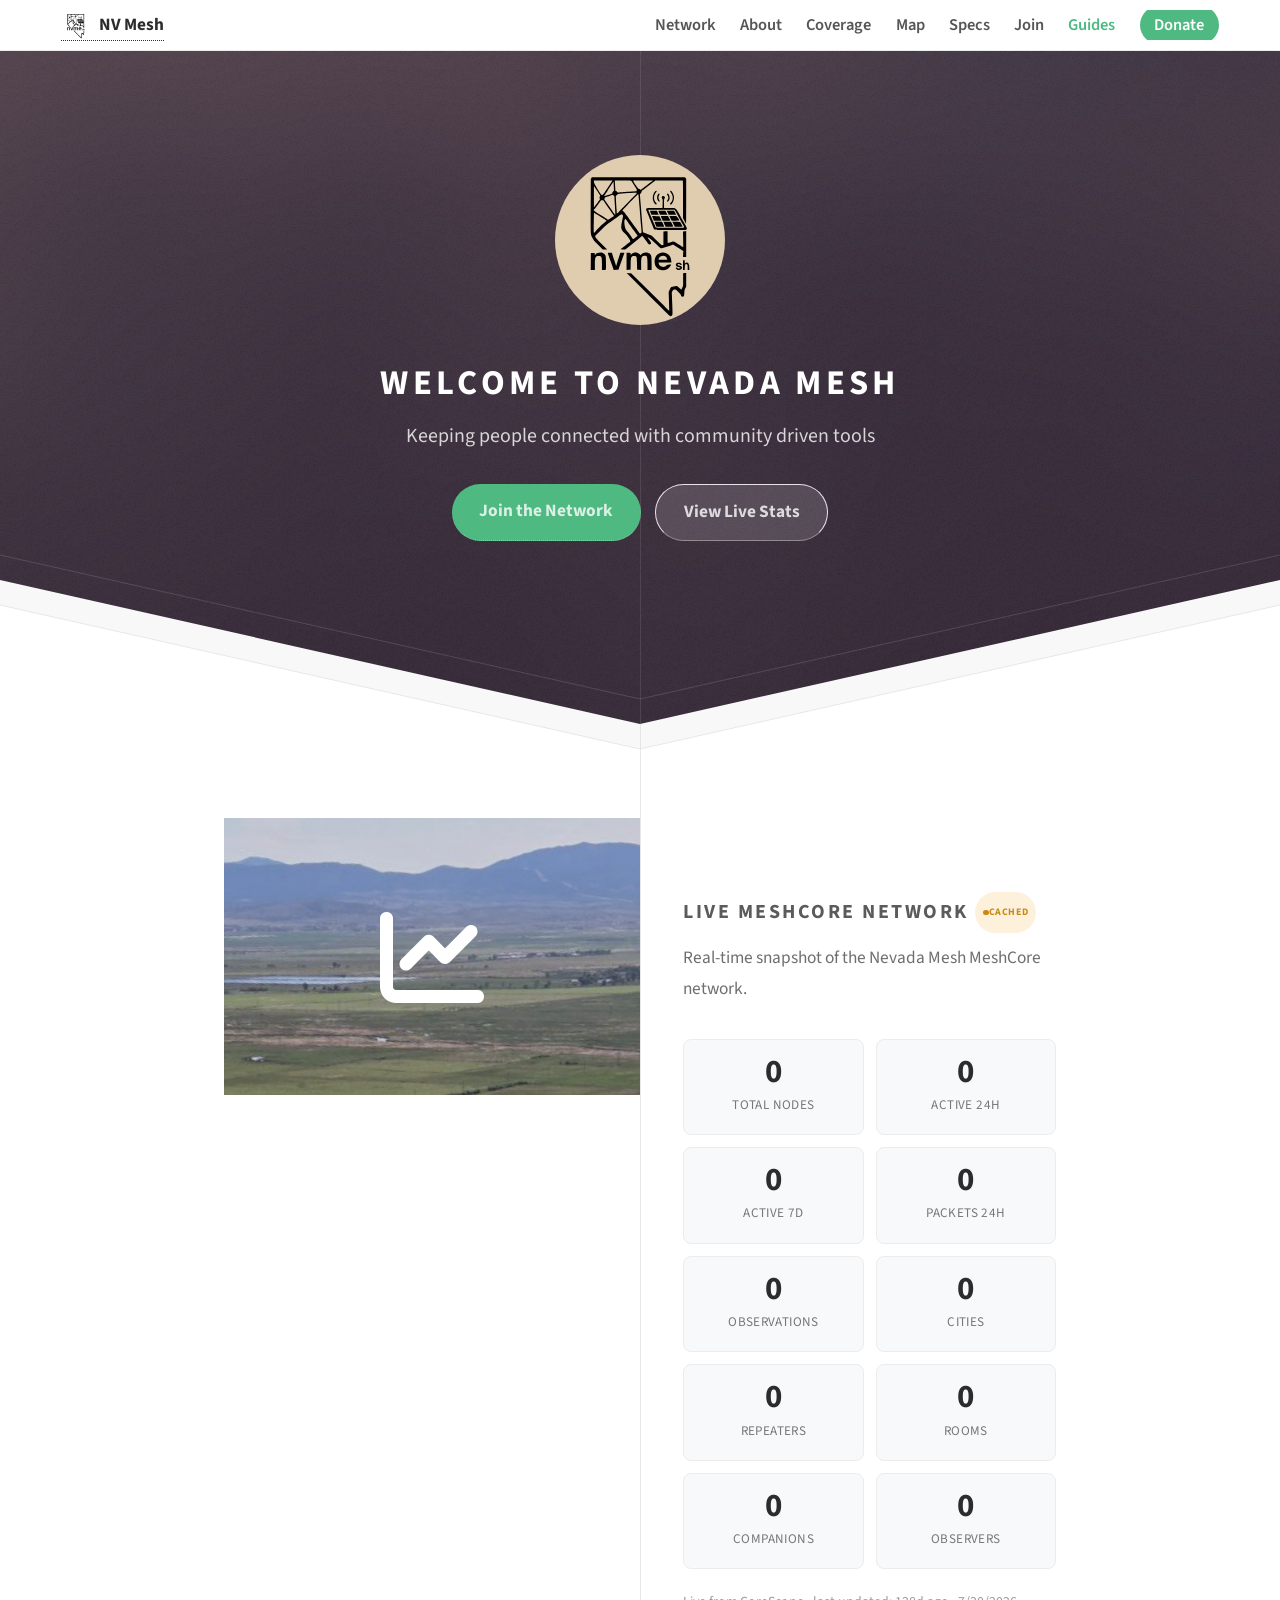
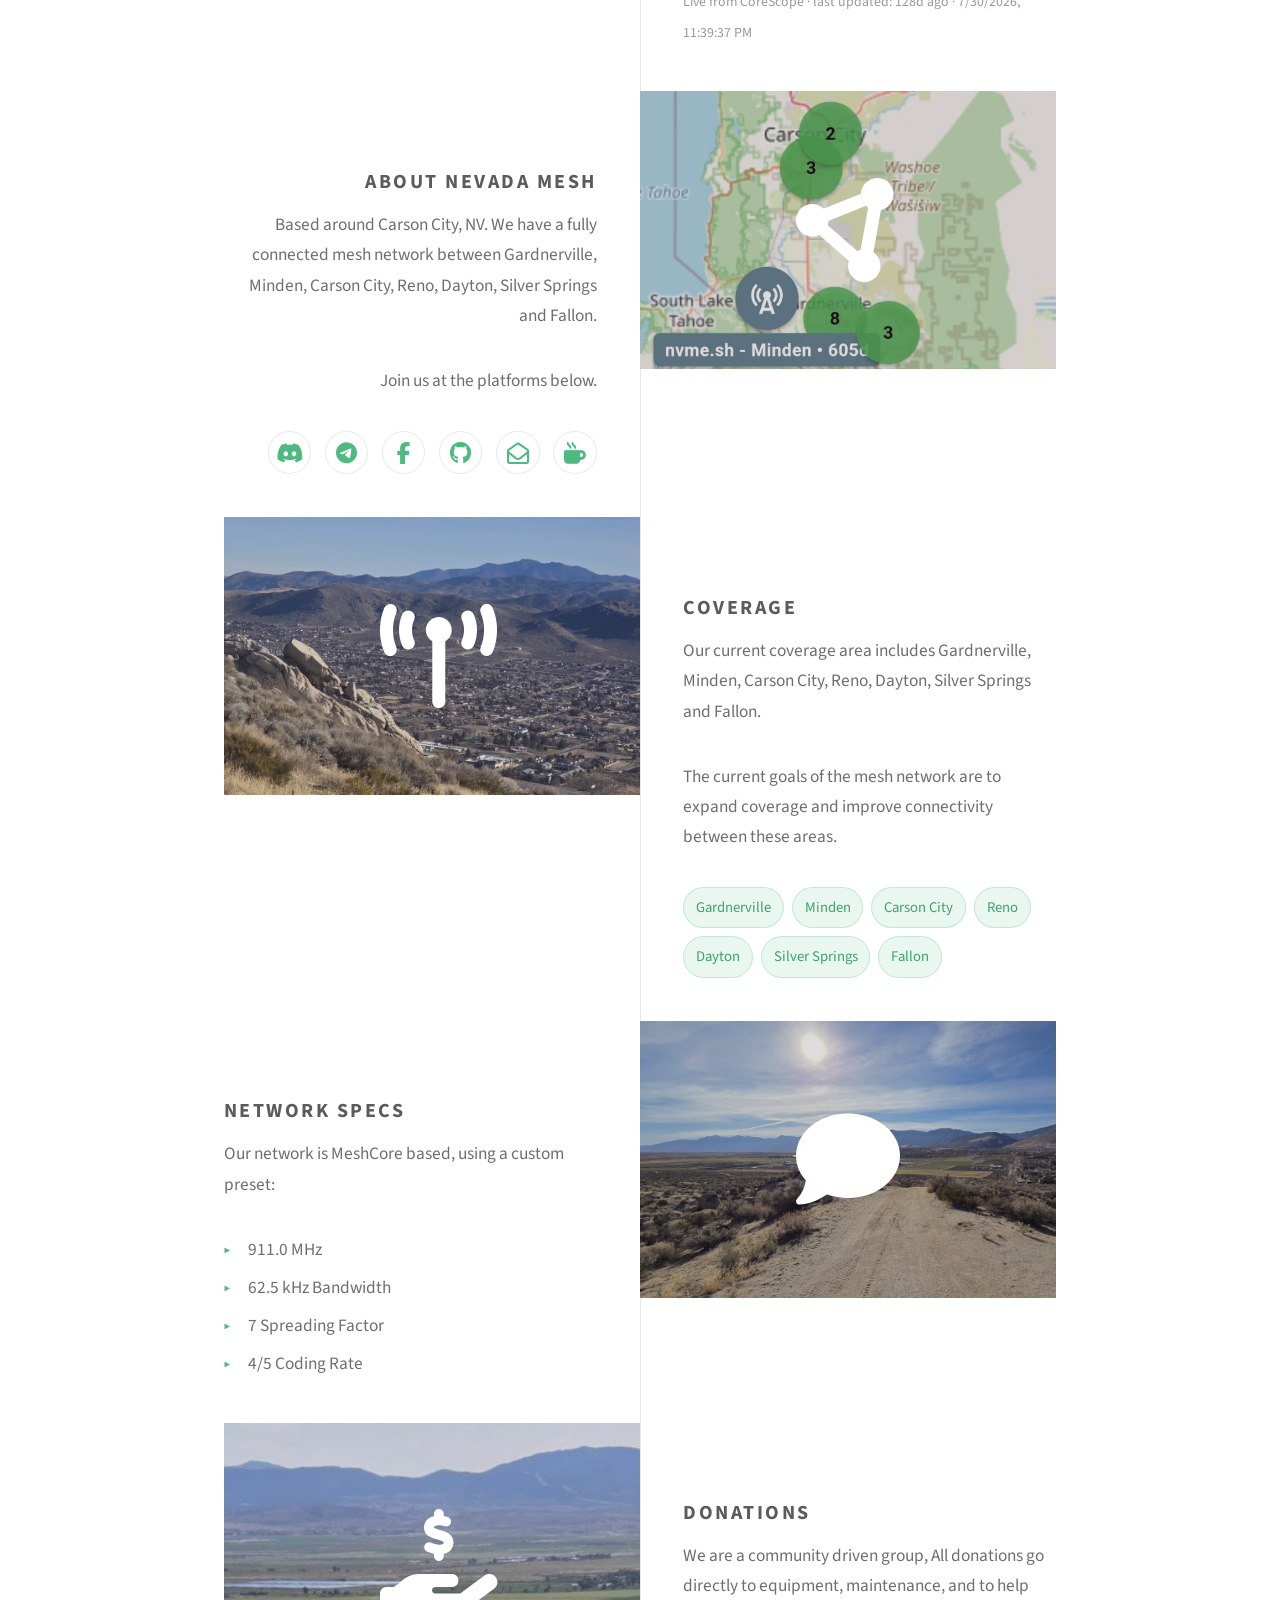
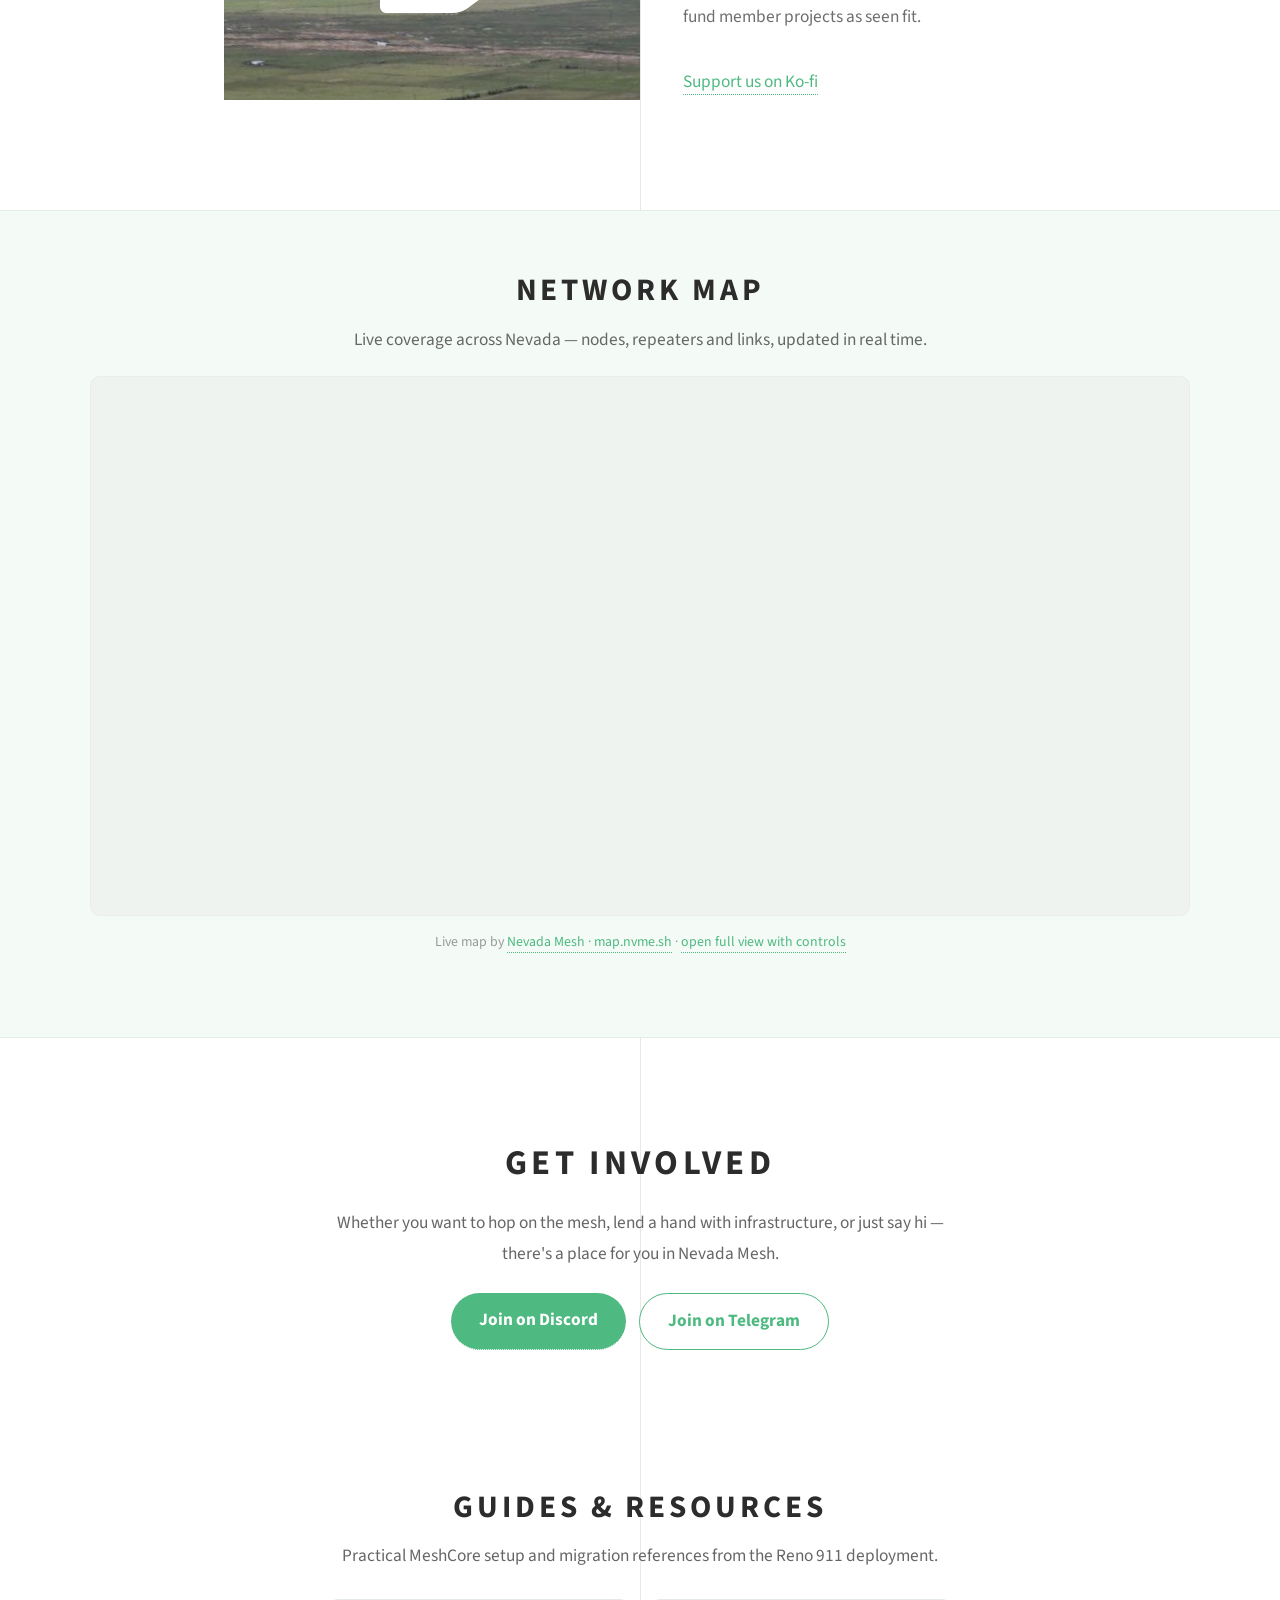
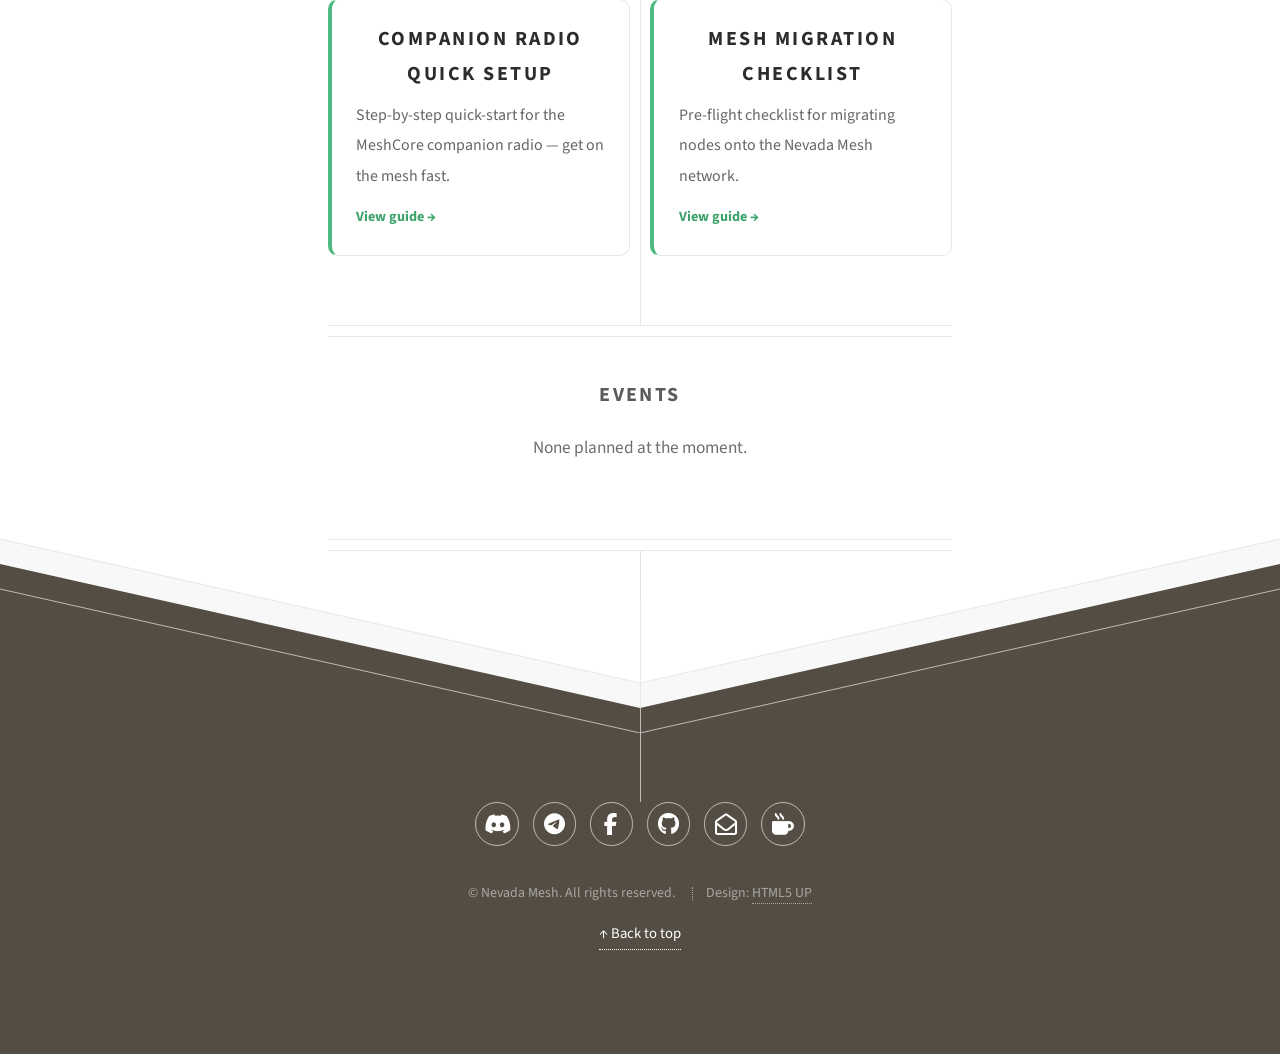
==== commit ce3dc859: "Add PDF guide pages + Resources section on main page - New companion-radio-quick-setup.html: embeds " ====
--- a/index.html
+++ b/index.html
@@ -206,6 +206,23 @@
 		.map-note { text-align: center; font-size: .8em; color: #999; margin-top: .8em; max-width: 51em; margin-left: auto; margin-right: auto; }
 		.map-note a { color: var(--nm-accent); }
 
+		/* ---------- Resources / Guides ---------- */
+		.resources { margin: 4em 0 1em; text-align: center; }
+		.resources h3 { font-size: 1.8em; margin: 0 0 .2em; color: #2c2c2c; }
+		.resources .sub { color: #666; margin: 0 0 1.6em; }
+		.resource-grid { display: flex; gap: 1.2em; justify-content: center; flex-wrap: wrap; max-width: 900px; margin: 0 auto; }
+		.resource-card {
+			flex: 1 1 300px; max-width: 420px; text-align: left;
+			display: block; text-decoration: none; color: inherit;
+			background: #fff; border: 1px solid #e3eae6; border-left: 4px solid var(--nm-accent);
+			border-radius: 10px; padding: 1.3em 1.4em; transition: box-shadow .15s ease, transform .15s ease;
+		}
+		.resource-card:hover { box-shadow: 0 6px 20px rgba(0,0,0,.08); transform: translateY(-2px); }
+		.resource-card h4 { margin: 0 0 .4em; color: #2c2c2c; font-size: 1.15em; }
+		.resource-card p { margin: 0; color: #666; font-size: .92em; }
+		.resource-card .tag { display: inline-block; margin-top: .8em; color: var(--nm-accent-d); font-weight: 700; font-size: .82em; }
+		@media screen and (max-width: 736px) { .resource-grid { flex-direction: column; align-items: stretch; } }
+
 		@media screen and (max-width: 736px) {
 			#main .feature .image img { height: 13em; }
 			#main .feature .content { width: 100% !important; }
@@ -234,6 +251,7 @@
 				<li><a href="#map">Map</a></li>
 				<li><a href="#specs">Specs</a></li>
 				<li><a href="#join">Join</a></li>
+				<li><a href="#resources">Guides</a></li>
 				<li><a href="#donate" class="nav-cta">Donate</a></li>
 			</ul>
 		</div>
@@ -355,11 +373,11 @@
 				<p>Live coverage across Nevada &mdash; nodes, repeaters and links, updated in real time.</p>
 			</div>
 			<div class="map-wrap">
-				<iframe src="https://map.nvme.sh/map3#/live?embed=1" title="Nevada Mesh live network map"
+				<iframe src="https://altmap.nvme.sh/map3#/live?embed=1" title="Nevada Mesh live network map"
 					loading="lazy" referrerpolicy="no-referrer-when-downgrade"
 					allow="geolocation"></iframe>
 			</div>
-			<p class="map-note">Live map by <a href="https://map.nvme.sh/map3#/live" target="_blank" rel="noopener">Nevada Mesh &middot; map.nvme.sh</a> &middot; <a href="https://map.nvme.sh/map3" target="_blank" rel="noopener">open full view with controls</a></p>
+			<p class="map-note">Live map by <a href="https://altmap.nvme.sh/map3#/live" target="_blank" rel="noopener">Nevada Mesh &middot; map.nvme.sh</a> &middot; <a href="https://altmap.nvme.sh/map3" target="_blank" rel="noopener">open full view with controls</a></p>
 		</section>
 
 		<!-- Get Involved CTA -->
@@ -371,6 +389,26 @@
 				<div class="involve-actions">
 					<a class="btn-primary" href="https://discord.gg/FUYAZgp4Ew">Join on Discord</a>
 					<a class="btn-ghost" href="https://t.me/+Uhkh8-nD74JiODlh">Join on Telegram</a>
+				</div>
+			</div>
+		</section>
+
+		<!-- Resources / Guides -->
+		<section id="resources" class="resources">
+			<div class="container medium">
+				<h3>Guides &amp; Resources</h3>
+				<p class="sub">Practical MeshCore setup and migration references from the Reno 911 deployment.</p>
+				<div class="resource-grid">
+					<a class="resource-card" href="companion-radio-quick-setup.html">
+						<h4>Companion Radio Quick Setup</h4>
+						<p>Step-by-step quick-start for the MeshCore companion radio &mdash; get on the mesh fast.</p>
+						<span class="tag">View guide &rarr;</span>
+					</a>
+					<a class="resource-card" href="mesh-migration-checklist.html">
+						<h4>Mesh Migration Checklist</h4>
+						<p>Pre-flight checklist for migrating nodes onto the Nevada Mesh network.</p>
+						<span class="tag">View guide &rarr;</span>
+					</a>
 				</div>
 			</div>
 		</section>
@@ -549,7 +587,7 @@
 			}
 
 			// Live data straight from CoreScope (CORS-enabled as of 2026-07-30).
-			var CORE = 'https://map.nvme.sh/api';
+			var CORE = 'https://altmap.nvme.sh/api';
 			var INSTANCE = 'live3';
 			var CACHE = 'data/meshcore-stats.json';
 
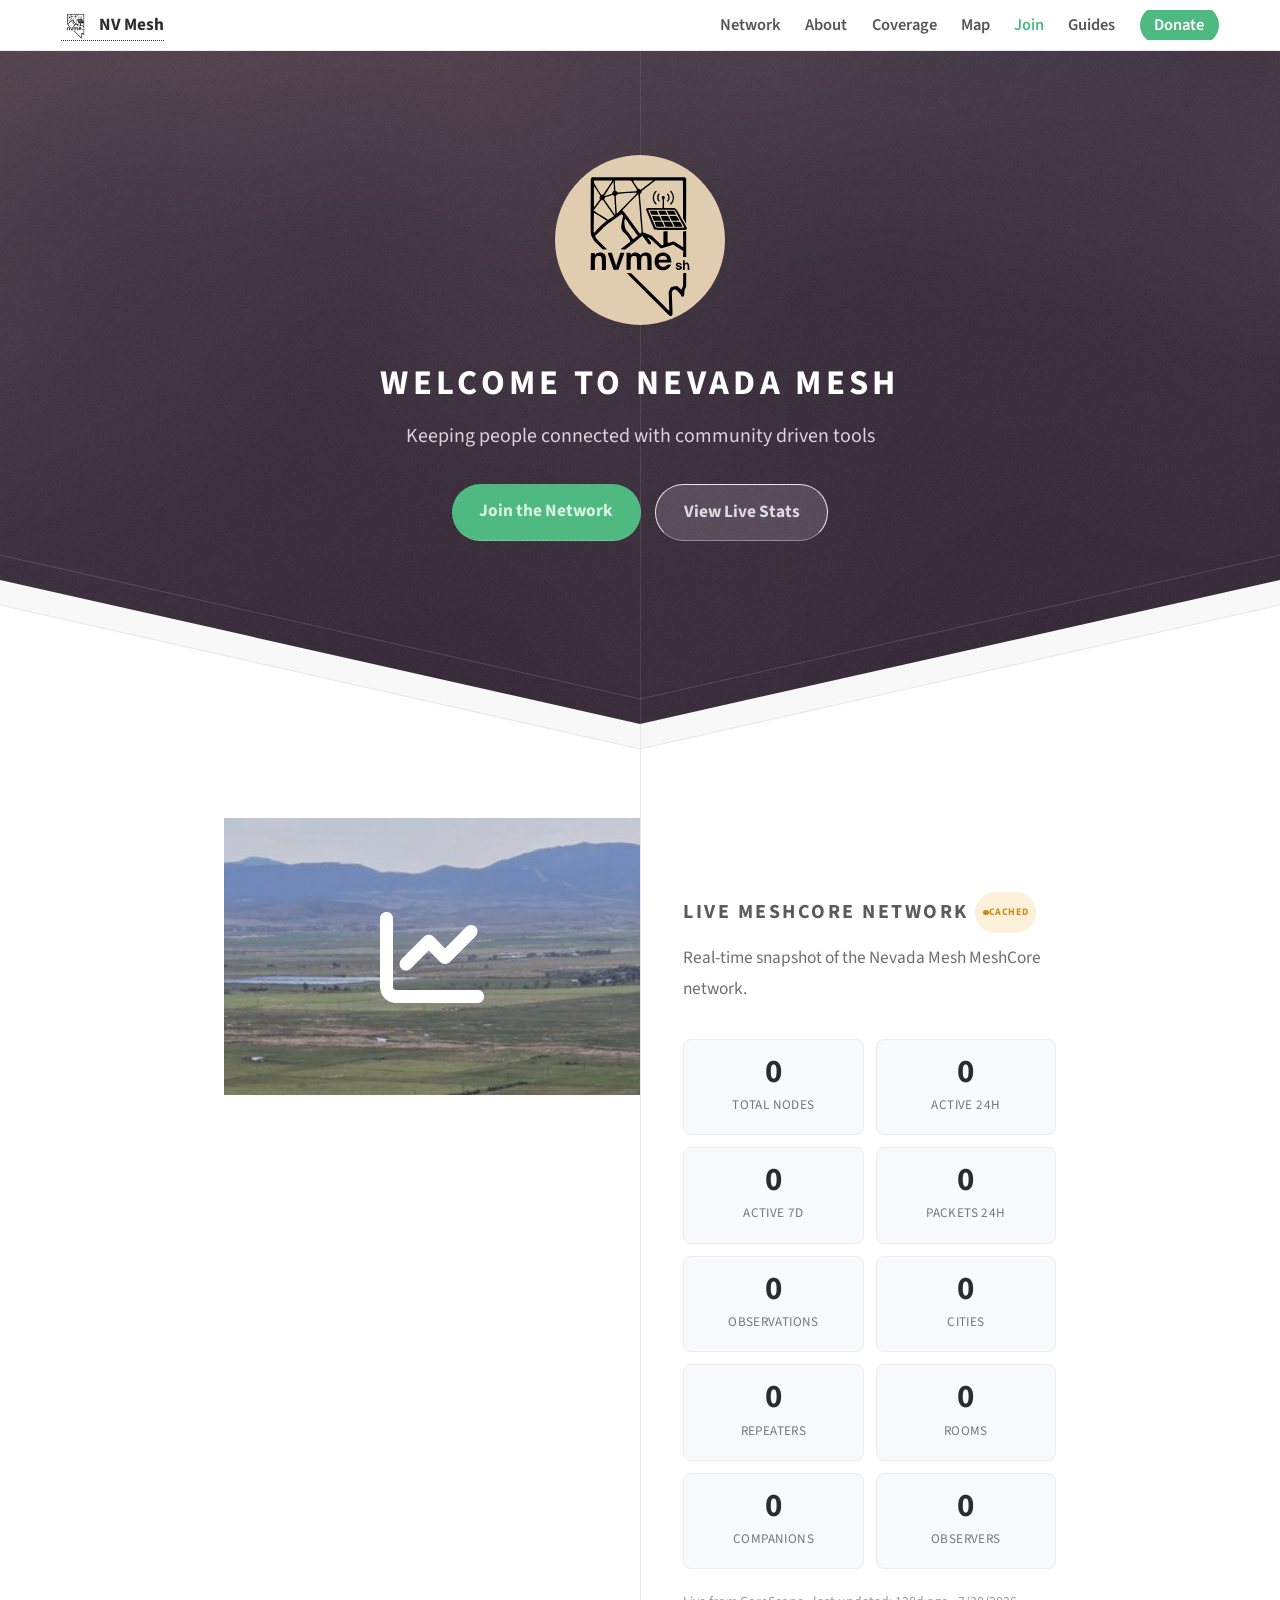
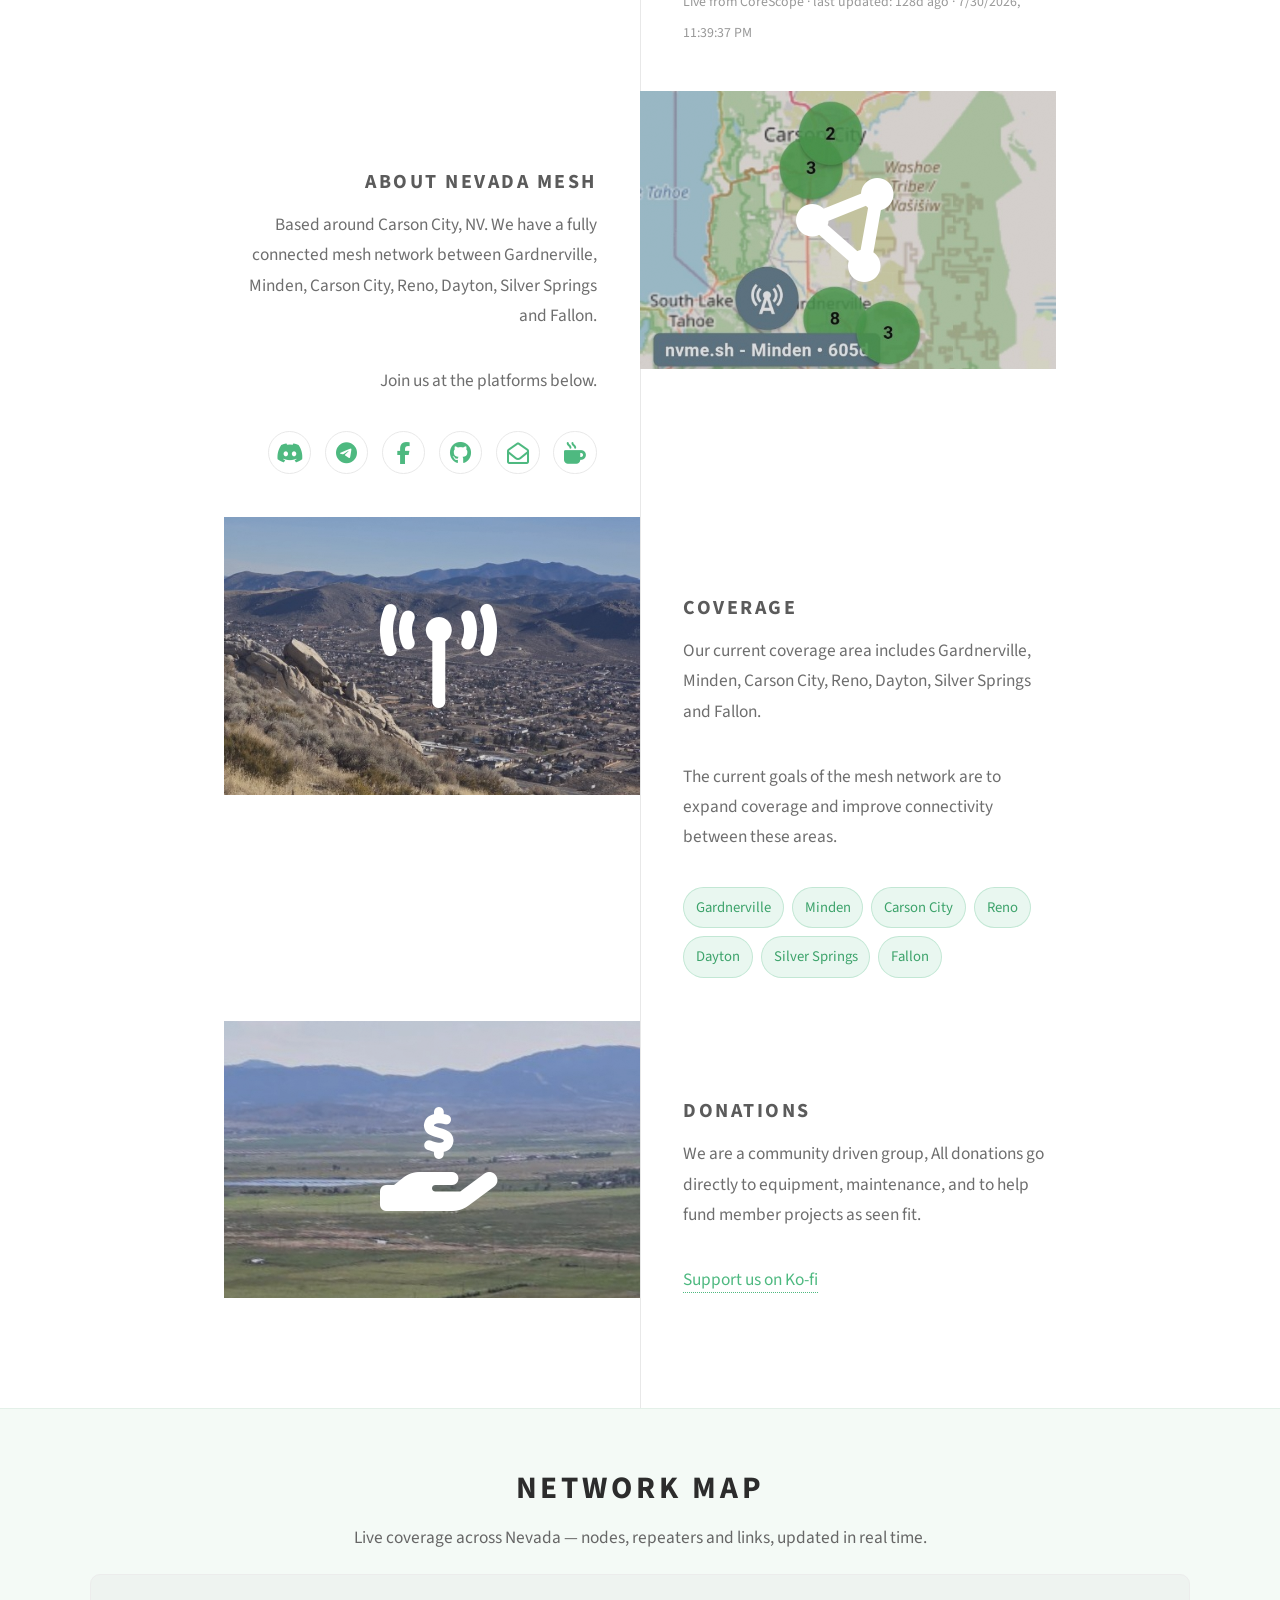
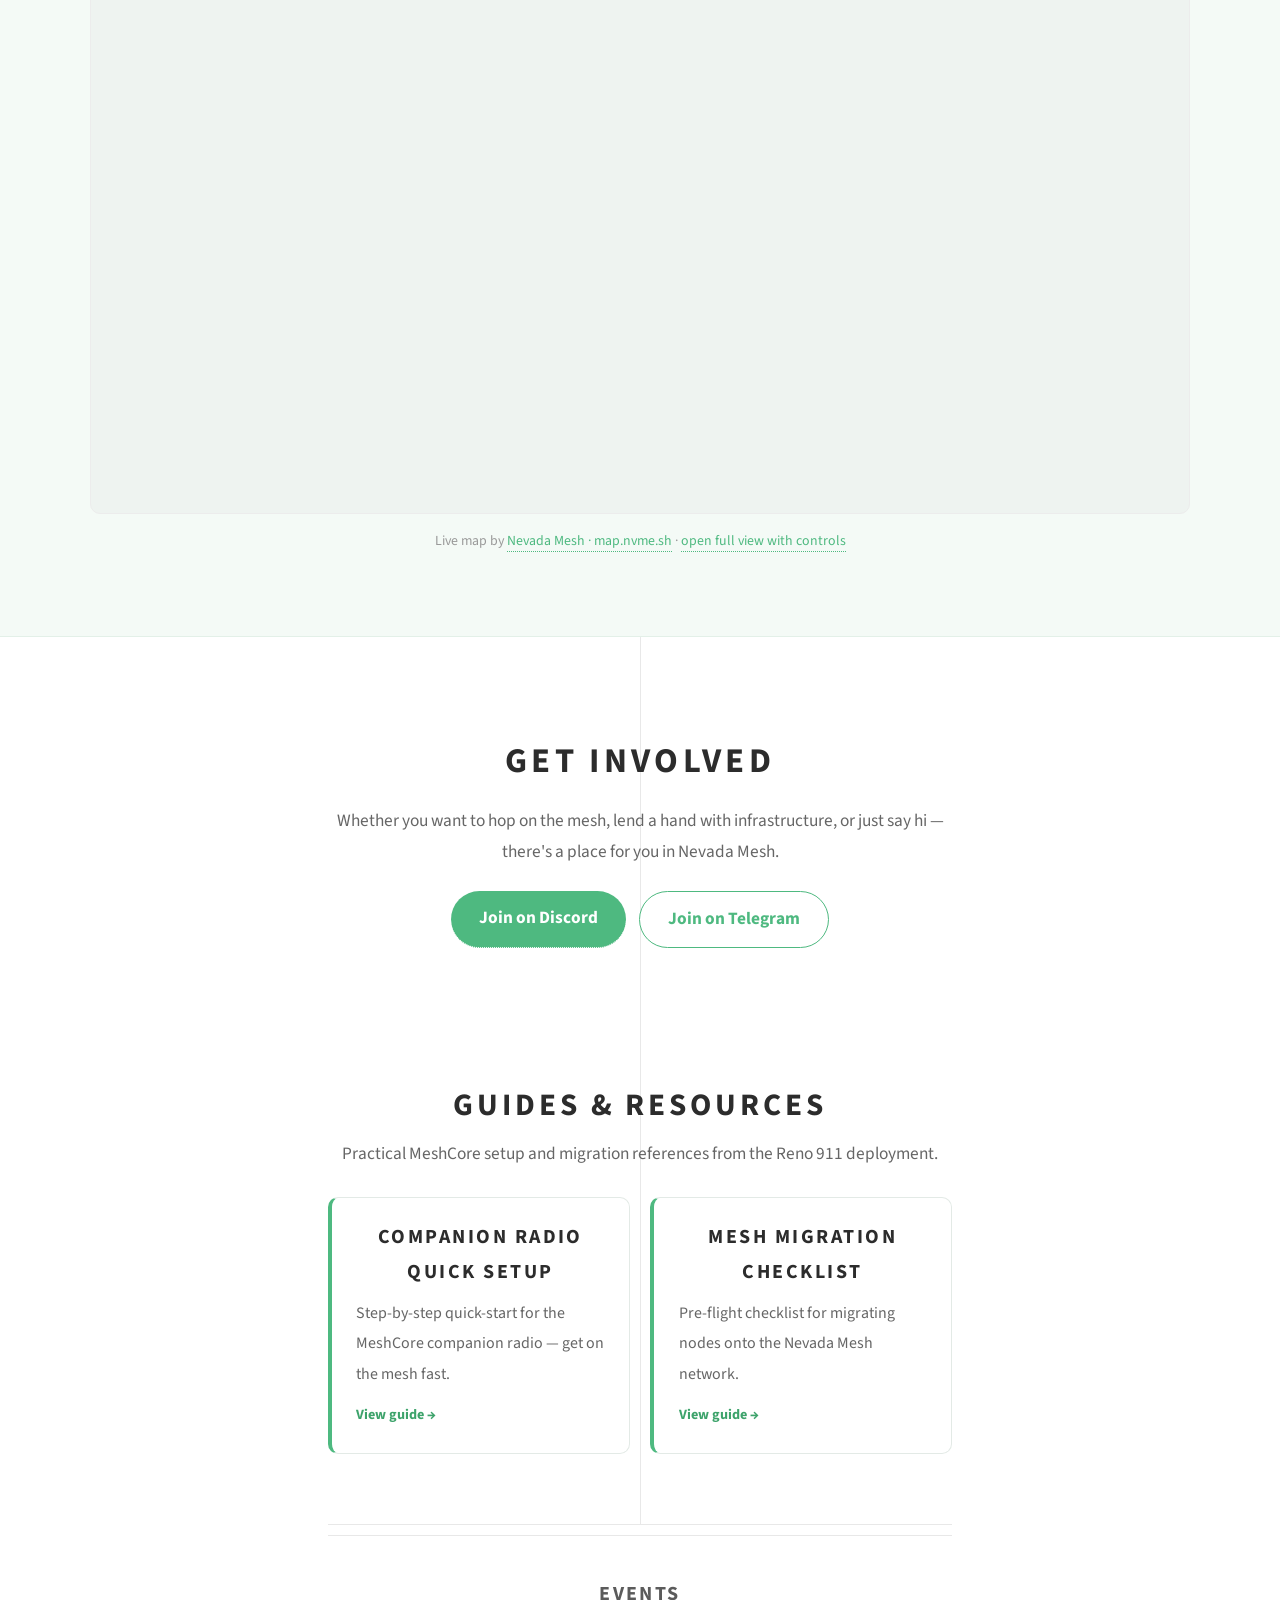
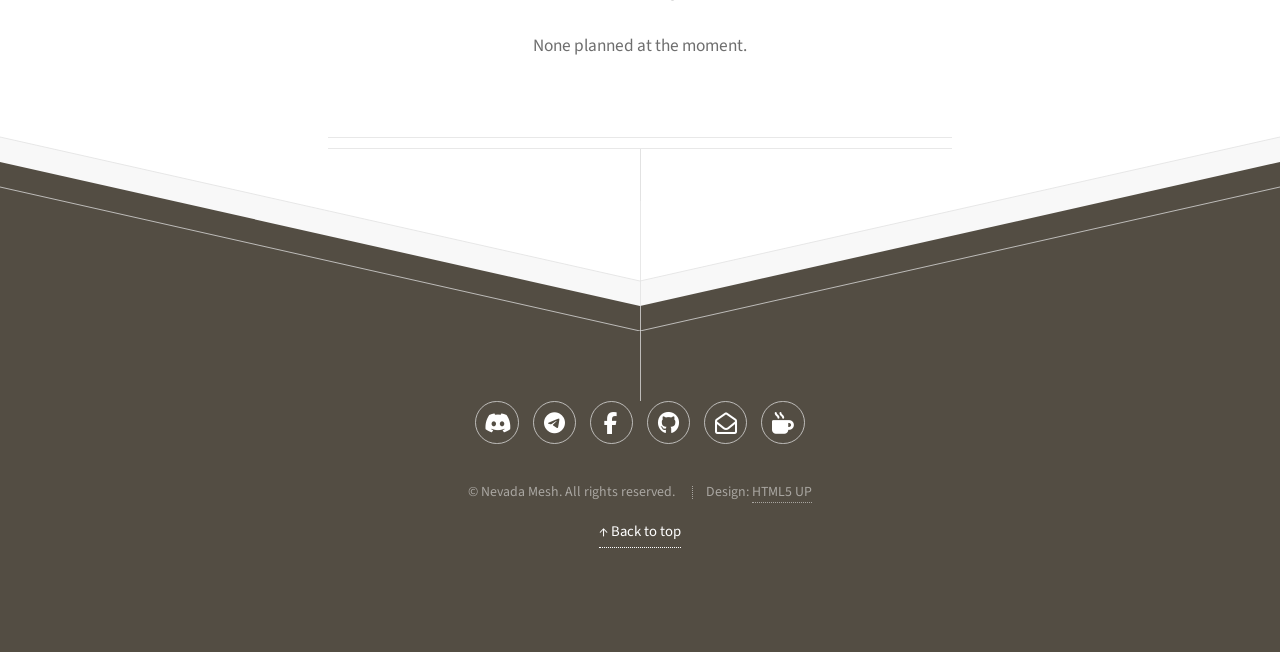
==== commit 6e526be7: "Replace Network Specs section with Guides Remove the standalone Network Specs feature section (and i" ====
--- a/index.html
+++ b/index.html
@@ -150,11 +150,7 @@
 		.chips { display: flex; flex-wrap: wrap; gap: 8px; margin: 12px 0 4px; }
 		.chip { background: rgba(78,185,128,.12); color: var(--nm-accent-d); border: 1px solid rgba(78,185,128,.25); border-radius: 999px; padding: .3em .8em; font-size: .85em; }
 
-		/* ---------- Network specs formatting ---------- */
-		#specs .content { text-align: left; }
-		#specs ul { list-style: none; padding: 0; margin: 1em 0 0; display: grid; gap: .45em; }
-		#specs li { position: relative; padding-left: 1.4em; }
-		#specs li:before { content: "\25B8"; position: absolute; left: 0; color: var(--nm-accent); font-weight: 700; }
+		/* ---------- Network Specs removed; guides live in #resources ---------- */
 
 		/* ---------- Get Involved CTA band ---------- */
 		#get-involved { text-align: center; padding: 3.5em 1em; }
@@ -249,7 +245,6 @@
 				<li><a href="#about">About</a></li>
 				<li><a href="#coverage">Coverage</a></li>
 				<li><a href="#map">Map</a></li>
-				<li><a href="#specs">Specs</a></li>
 				<li><a href="#join">Join</a></li>
 				<li><a href="#resources">Guides</a></li>
 				<li><a href="#donate" class="nav-cta">Donate</a></li>
@@ -334,21 +329,6 @@
 						<span class="chip">Silver Springs</span>
 						<span class="chip">Fallon</span>
 					</div>
-				</div>
-			</section>
-
-			<!-- Specs -->
-			<section class="feature right" id="specs">
-				<a href="#" class="image icon fa-solid fa-comment"><img loading="lazy" src="images/pic04.jpg" alt="" /></a>
-				<div class="content">
-					<h3>Network Specs</h3>
-					<p>Our network is MeshCore based, using a custom preset:</p>
-					<ul>
-						<li>911.0 MHz</li>
-						<li>62.5 kHz Bandwidth</li>
-						<li>7 Spreading Factor</li>
-						<li>4/5 Coding Rate</li>
-					</ul>
 				</div>
 			</section>
 
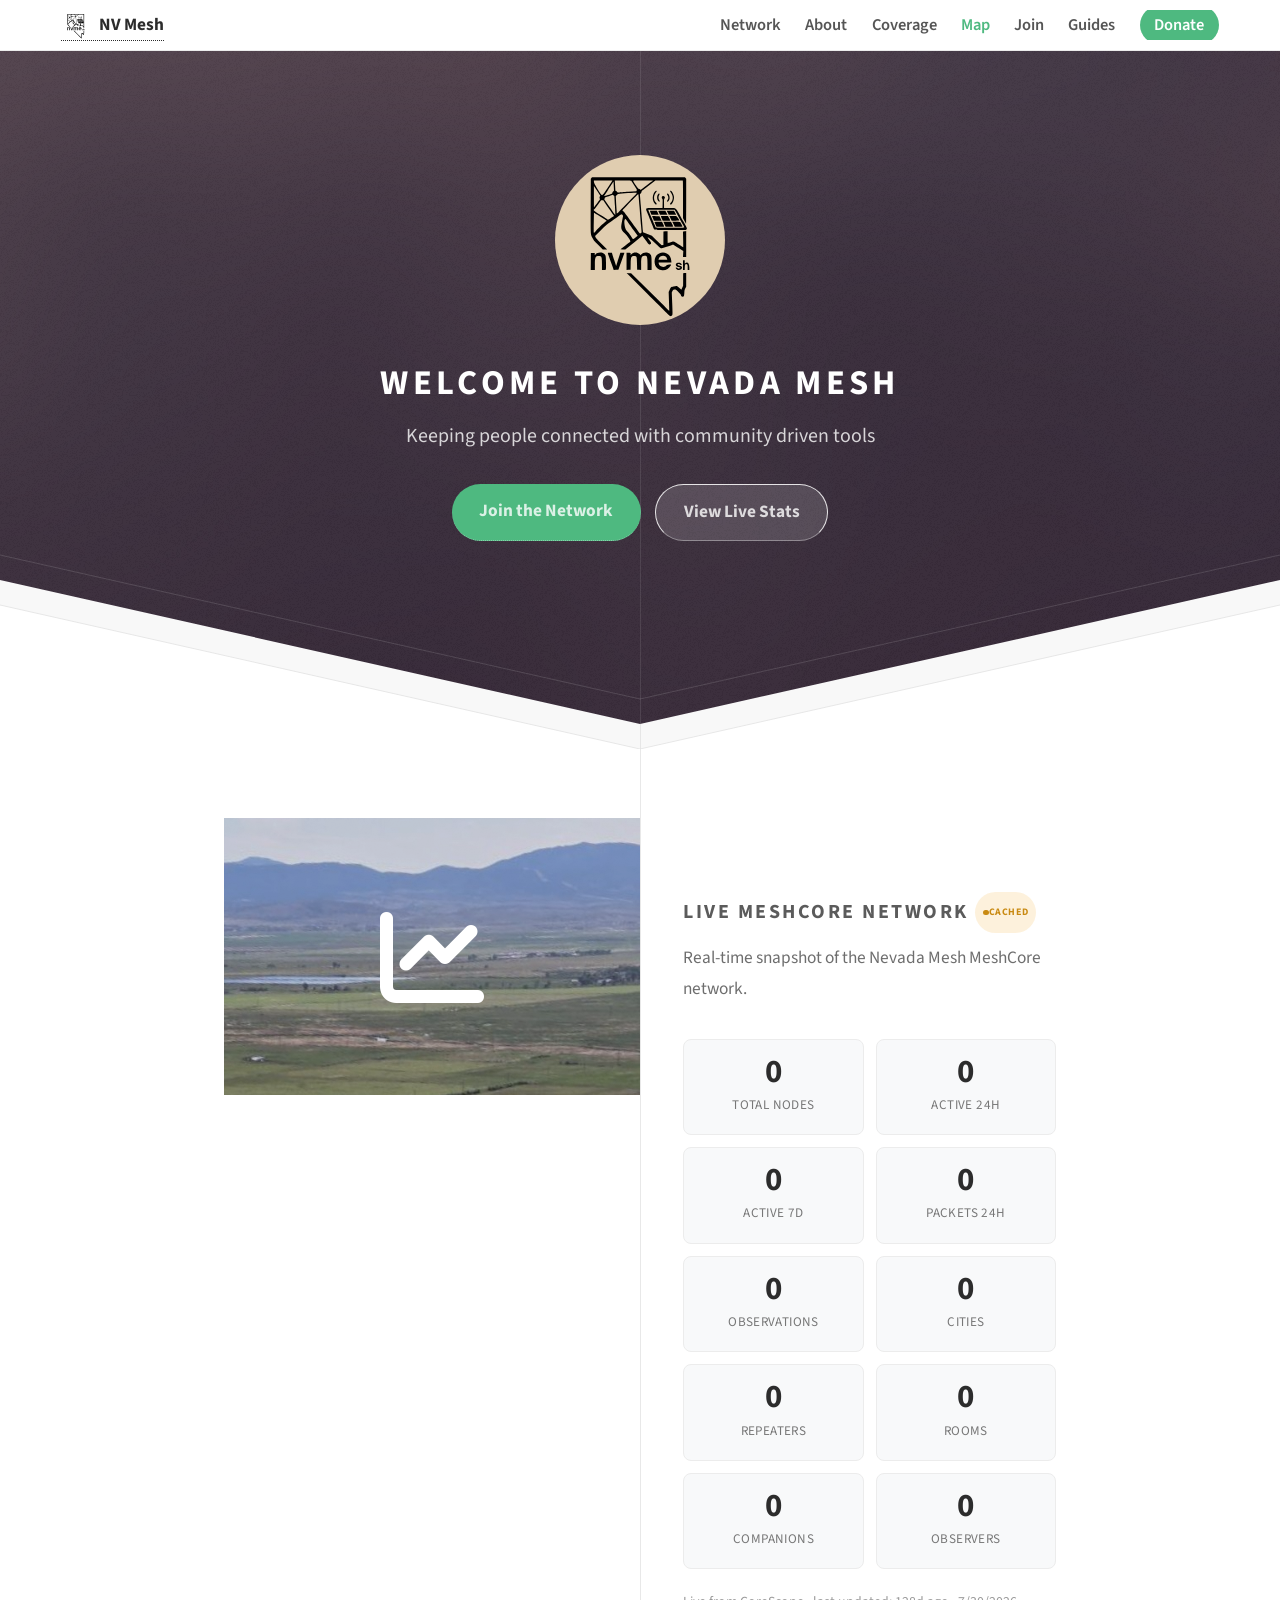
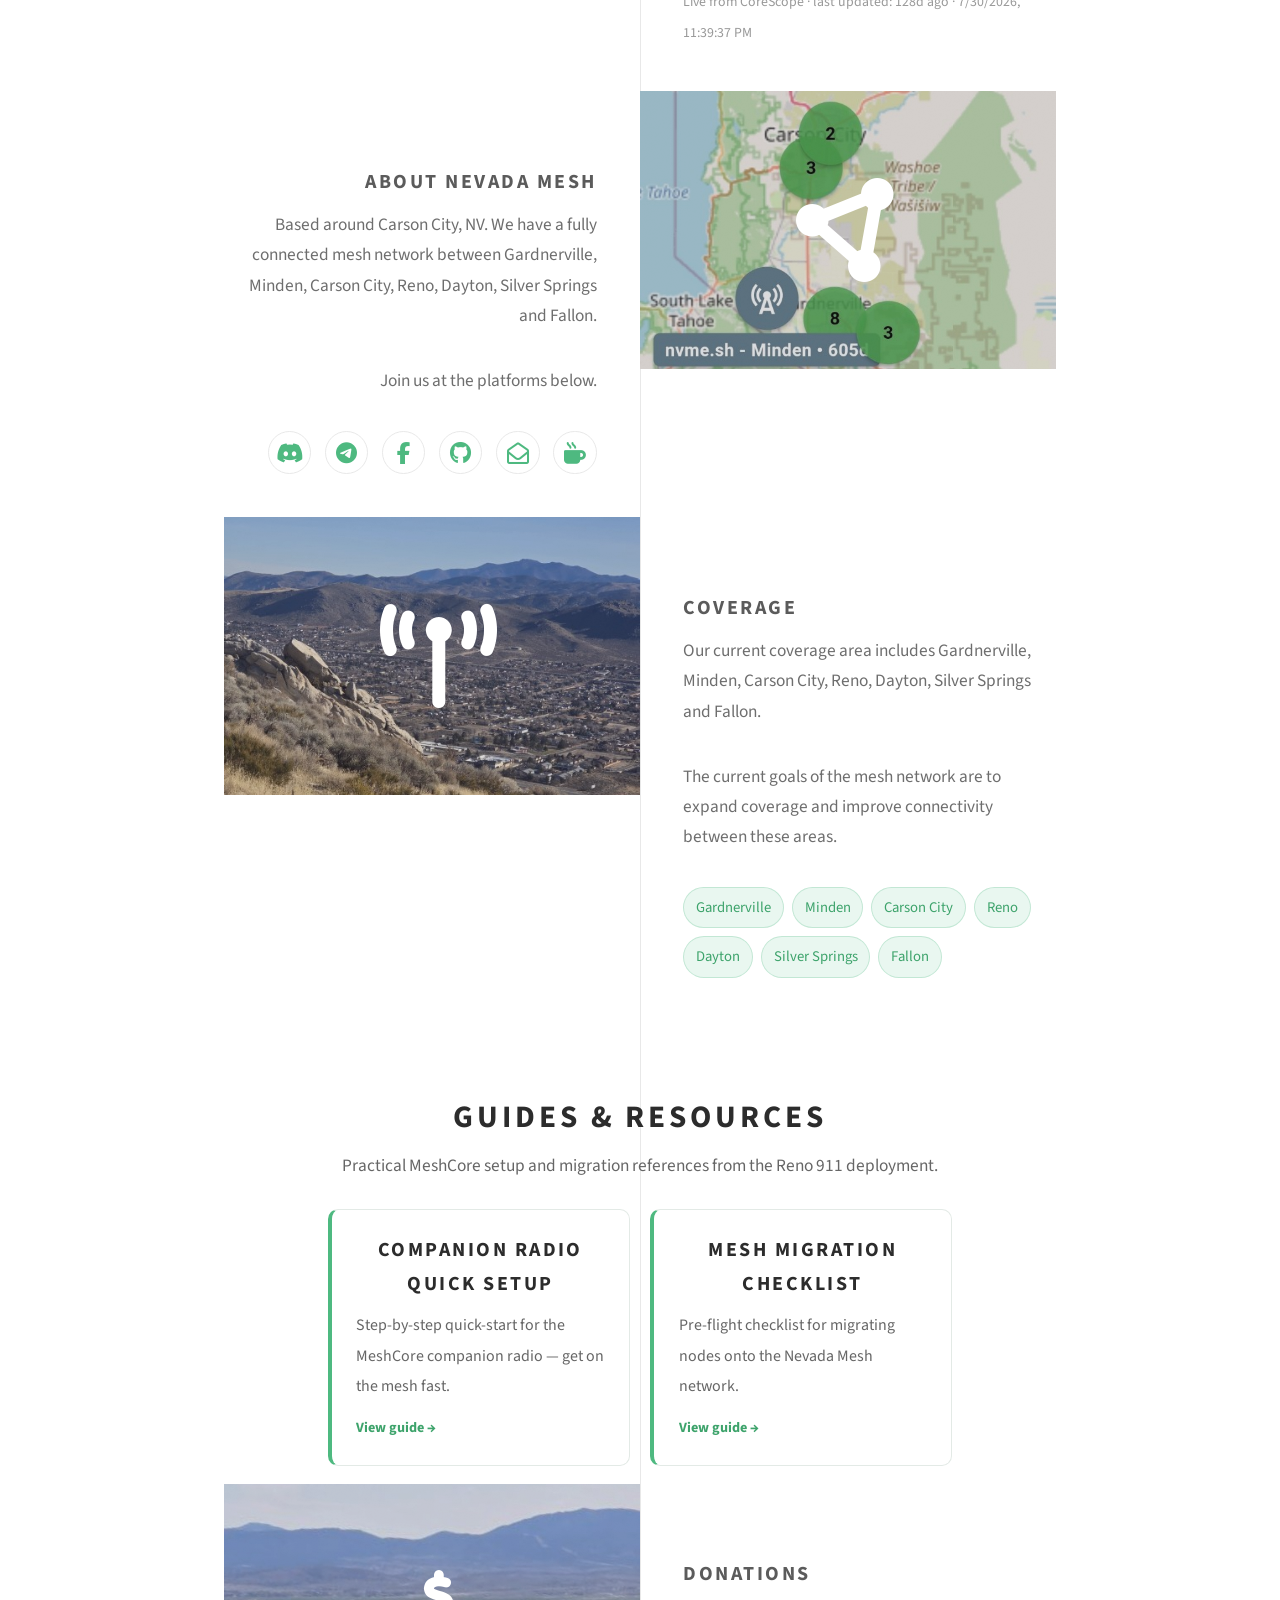
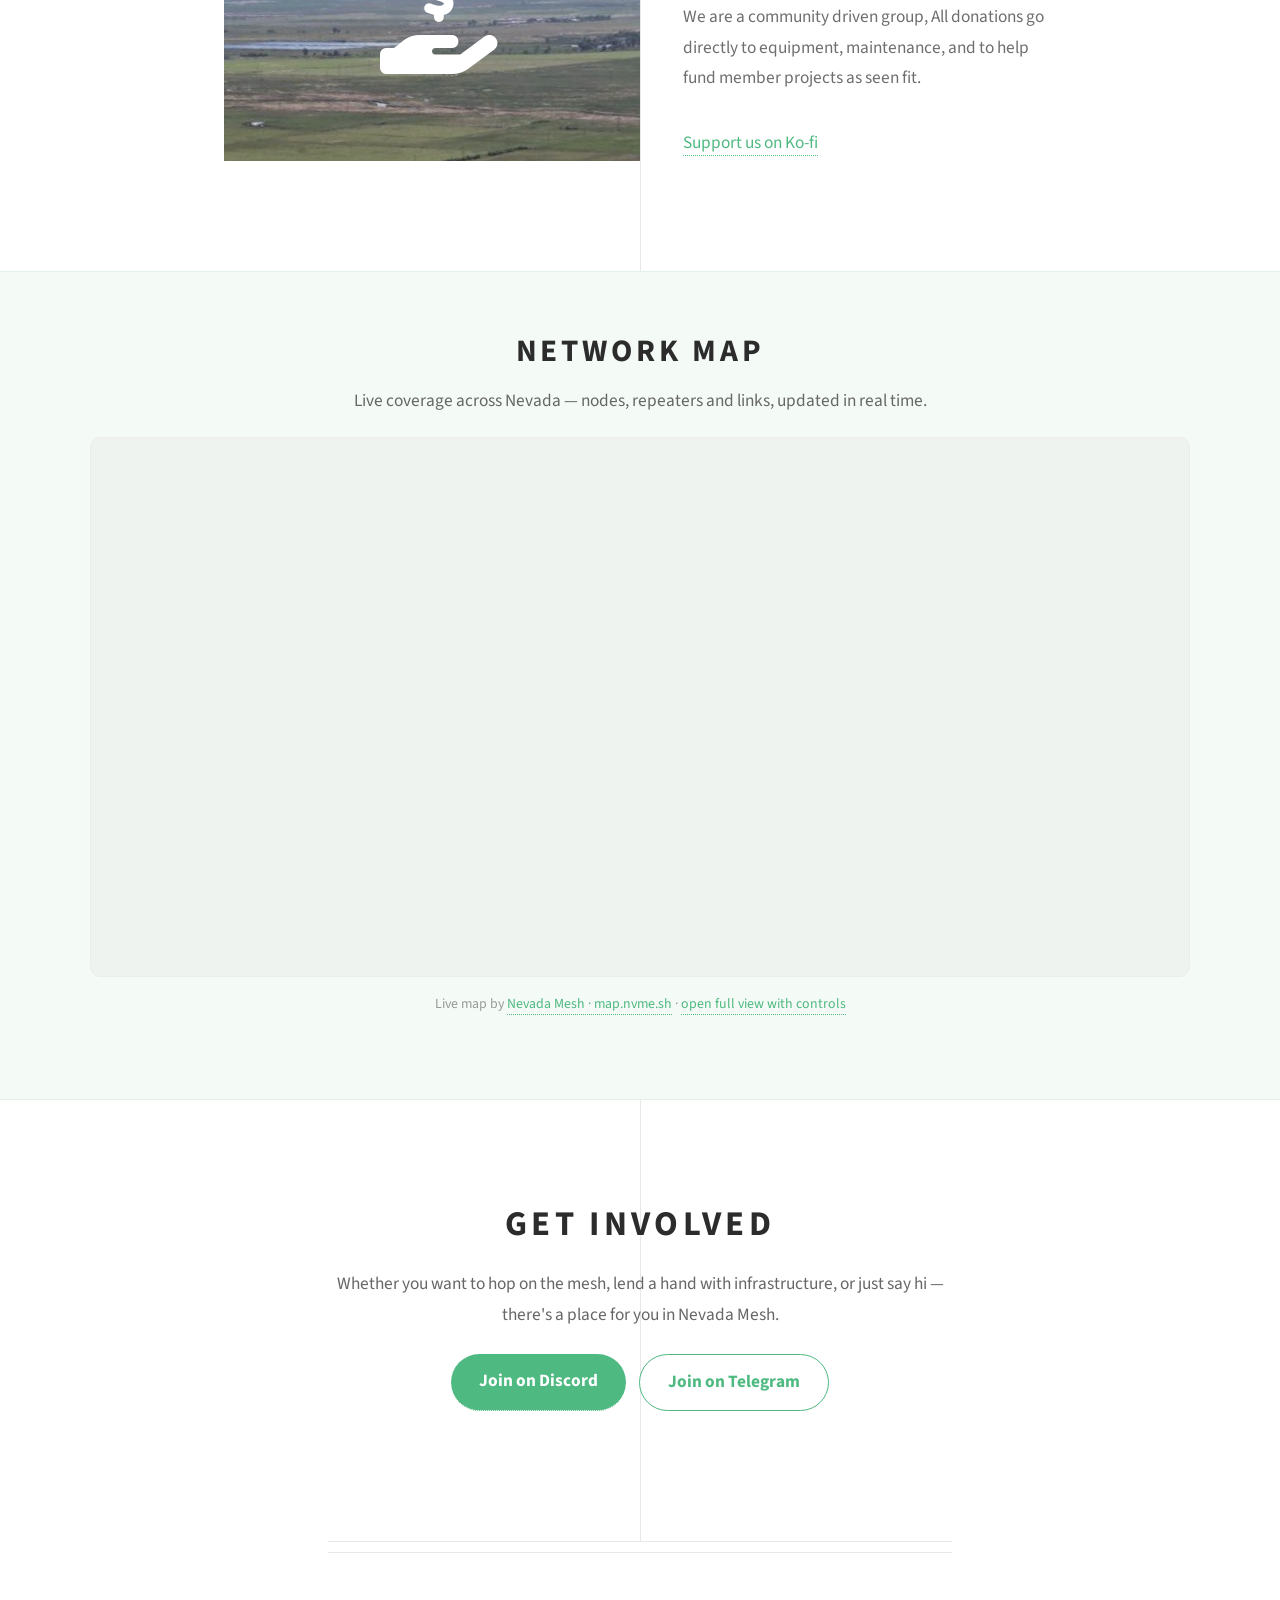
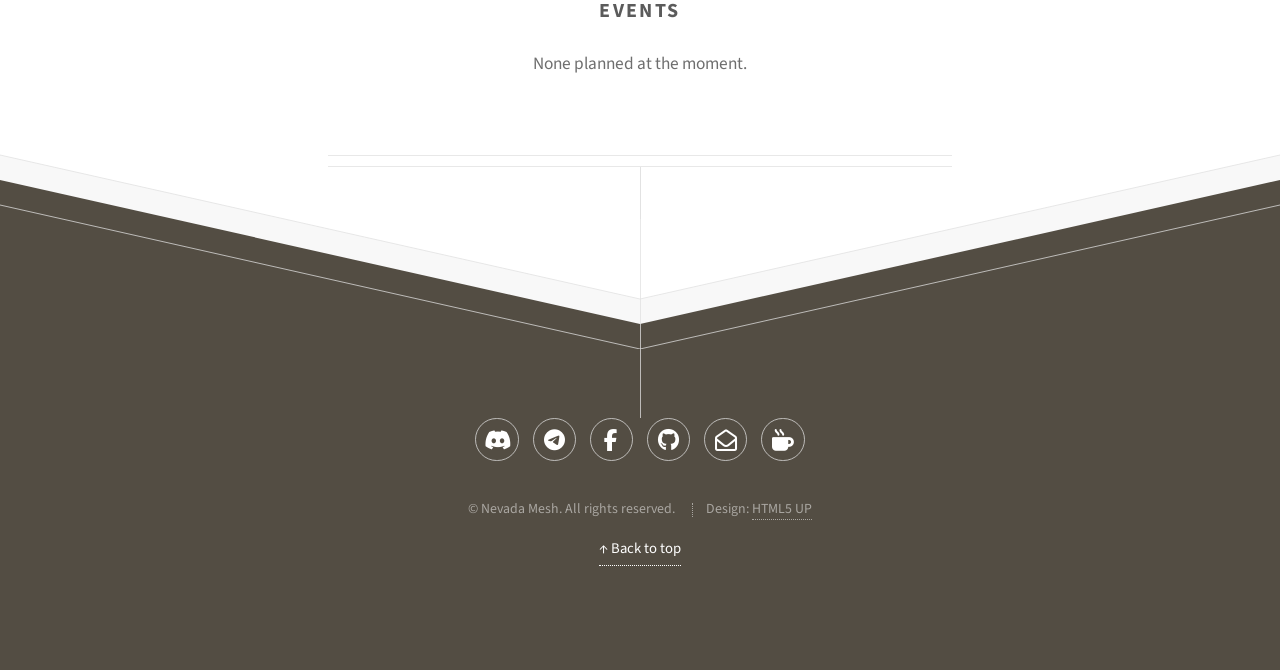
==== commit 9f9b46f2: "Move Guides section up to the old Network Specs slot Relocate the #resources Guides section from the" ====
--- a/index.html
+++ b/index.html
@@ -332,6 +332,26 @@
 				</div>
 			</section>
 
+			<!-- Resources / Guides -->
+			<section id="resources" class="resources">
+				<div class="container medium">
+					<h3>Guides &amp; Resources</h3>
+					<p class="sub">Practical MeshCore setup and migration references from the Reno 911 deployment.</p>
+					<div class="resource-grid">
+						<a class="resource-card" href="companion-radio-quick-setup.html">
+							<h4>Companion Radio Quick Setup</h4>
+							<p>Step-by-step quick-start for the MeshCore companion radio &mdash; get on the mesh fast.</p>
+							<span class="tag">View guide &rarr;</span>
+						</a>
+						<a class="resource-card" href="mesh-migration-checklist.html">
+							<h4>Mesh Migration Checklist</h4>
+							<p>Pre-flight checklist for migrating nodes onto the Nevada Mesh network.</p>
+							<span class="tag">View guide &rarr;</span>
+						</a>
+					</div>
+				</div>
+			</section>
+
 			<!-- Donate -->
 			<section class="feature left" id="donate">
 				<a href="#" class="image icon fa-solid fa-hand-holding-dollar"><img loading="lazy" src="images/pic01.jpg" alt="" /></a>
@@ -369,26 +389,6 @@
 				<div class="involve-actions">
 					<a class="btn-primary" href="https://discord.gg/FUYAZgp4Ew">Join on Discord</a>
 					<a class="btn-ghost" href="https://t.me/+Uhkh8-nD74JiODlh">Join on Telegram</a>
-				</div>
-			</div>
-		</section>
-
-		<!-- Resources / Guides -->
-		<section id="resources" class="resources">
-			<div class="container medium">
-				<h3>Guides &amp; Resources</h3>
-				<p class="sub">Practical MeshCore setup and migration references from the Reno 911 deployment.</p>
-				<div class="resource-grid">
-					<a class="resource-card" href="companion-radio-quick-setup.html">
-						<h4>Companion Radio Quick Setup</h4>
-						<p>Step-by-step quick-start for the MeshCore companion radio &mdash; get on the mesh fast.</p>
-						<span class="tag">View guide &rarr;</span>
-					</a>
-					<a class="resource-card" href="mesh-migration-checklist.html">
-						<h4>Mesh Migration Checklist</h4>
-						<p>Pre-flight checklist for migrating nodes onto the Nevada Mesh network.</p>
-						<span class="tag">View guide &rarr;</span>
-					</a>
 				</div>
 			</div>
 		</section>
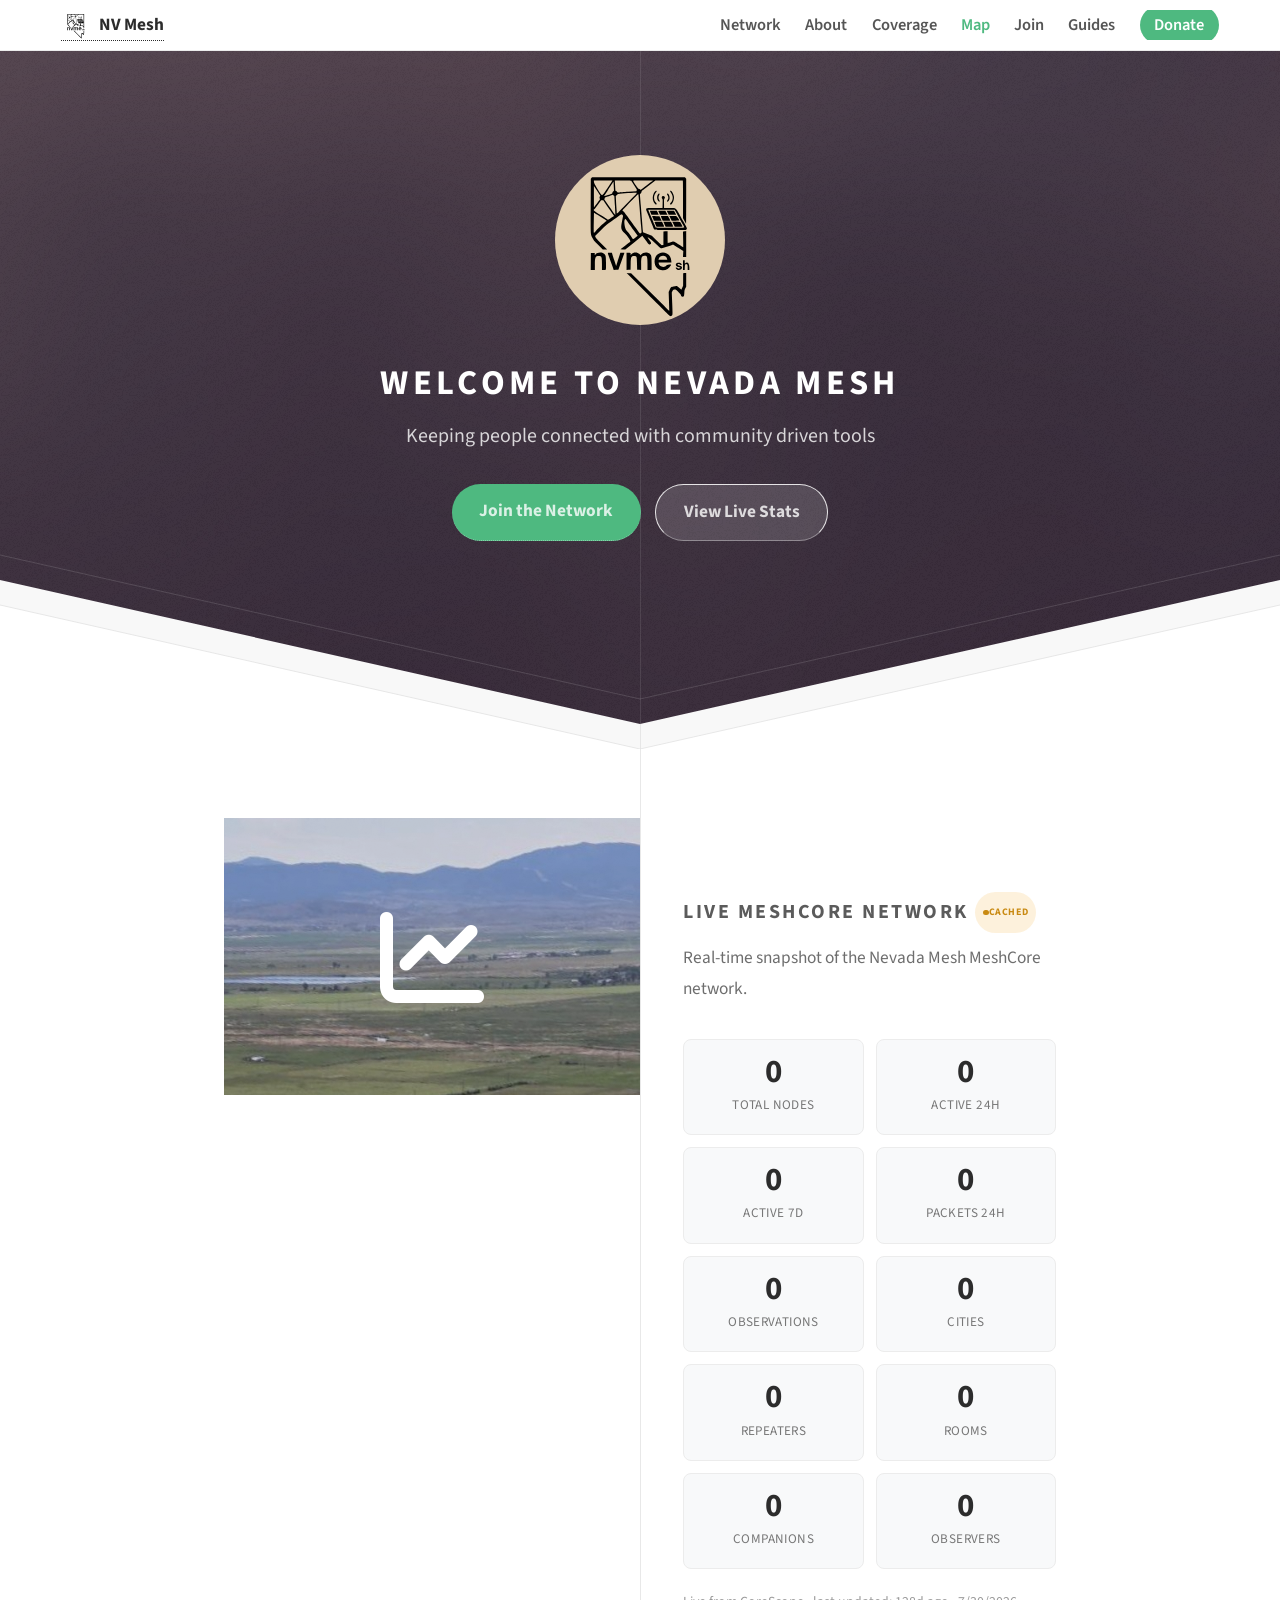
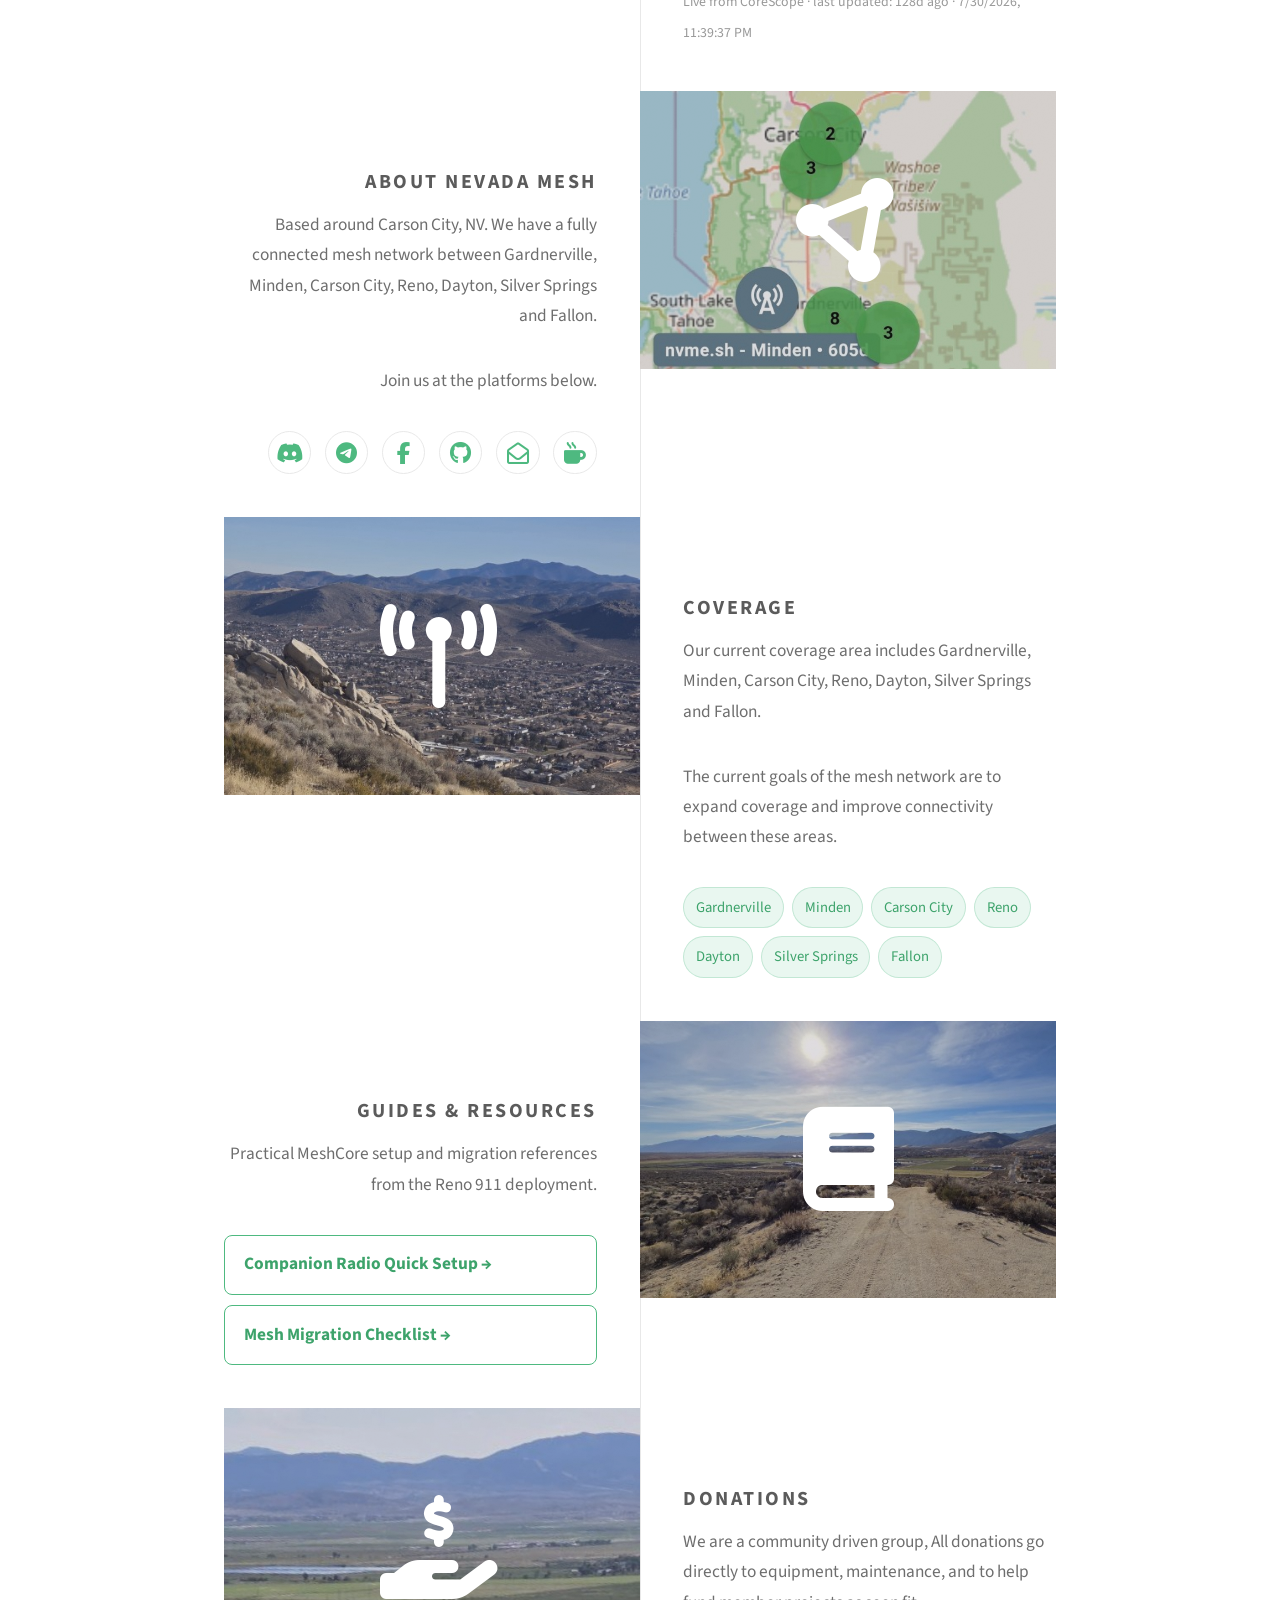
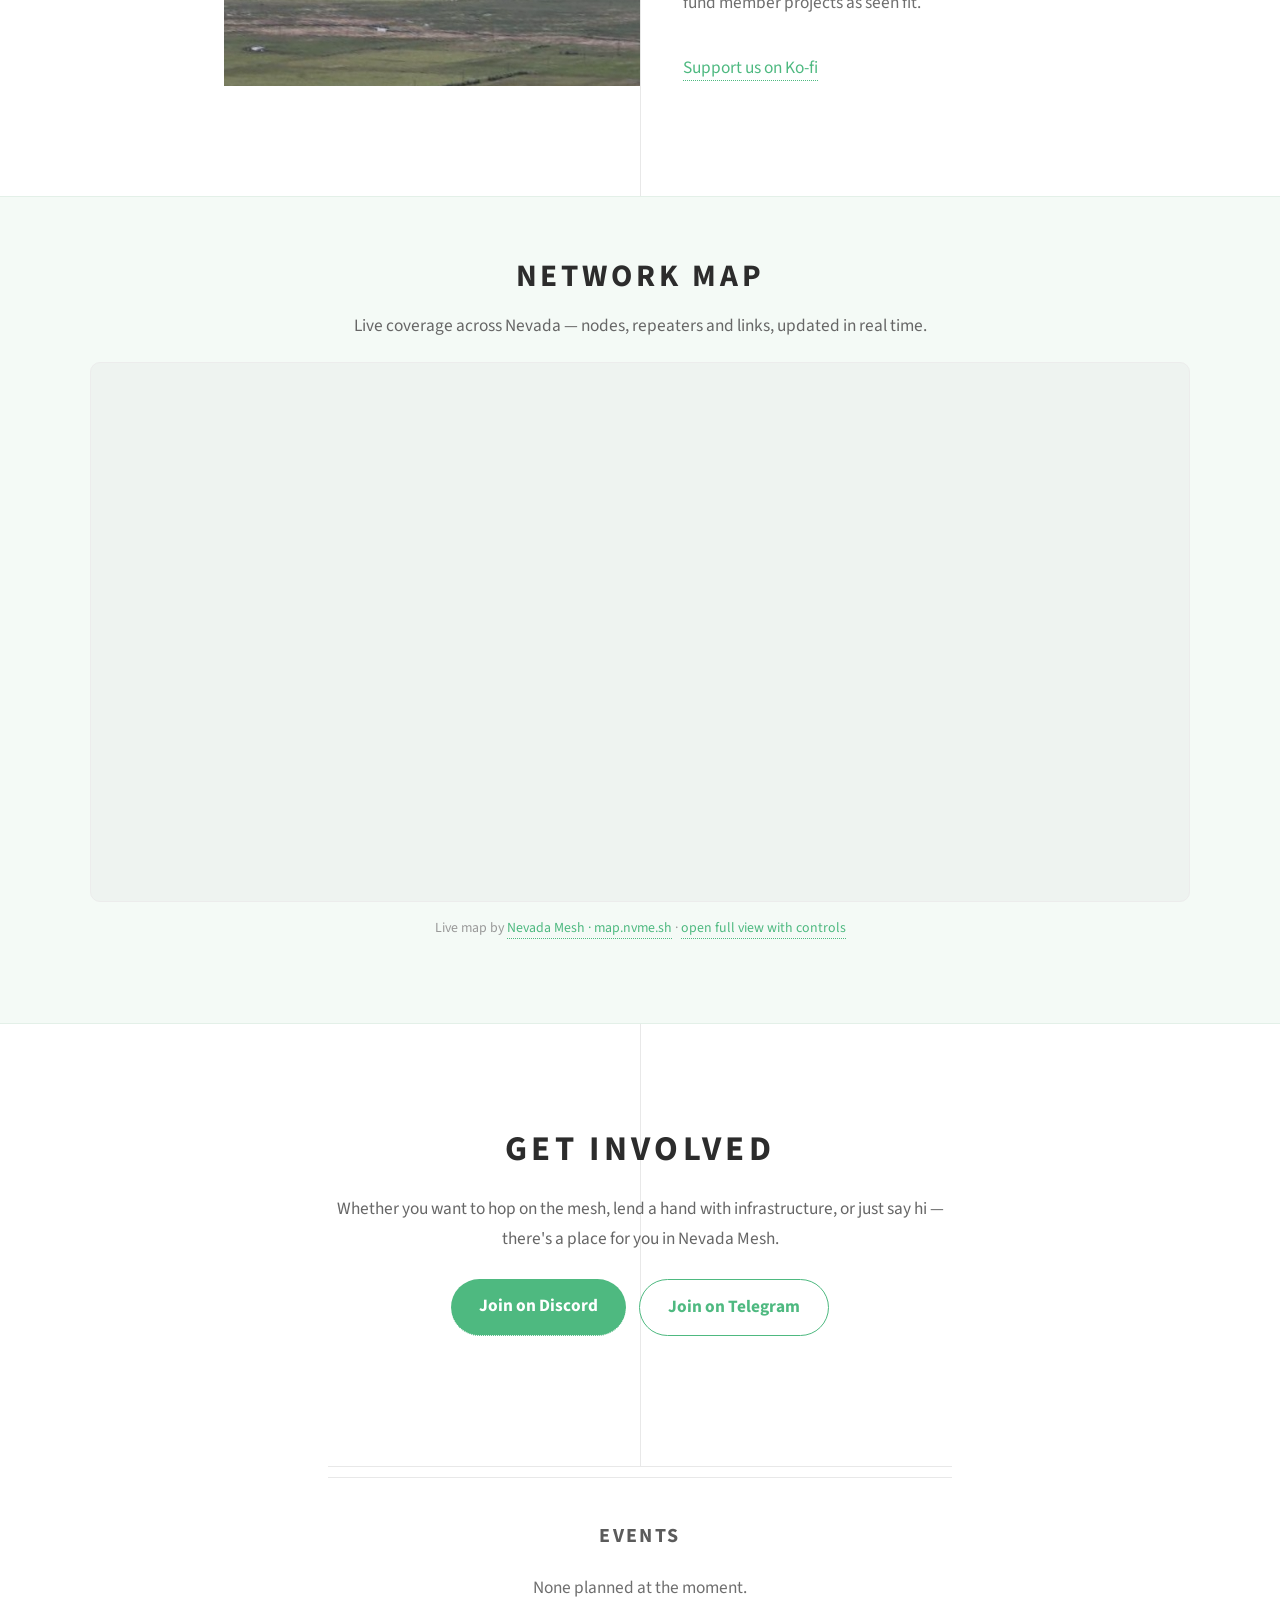
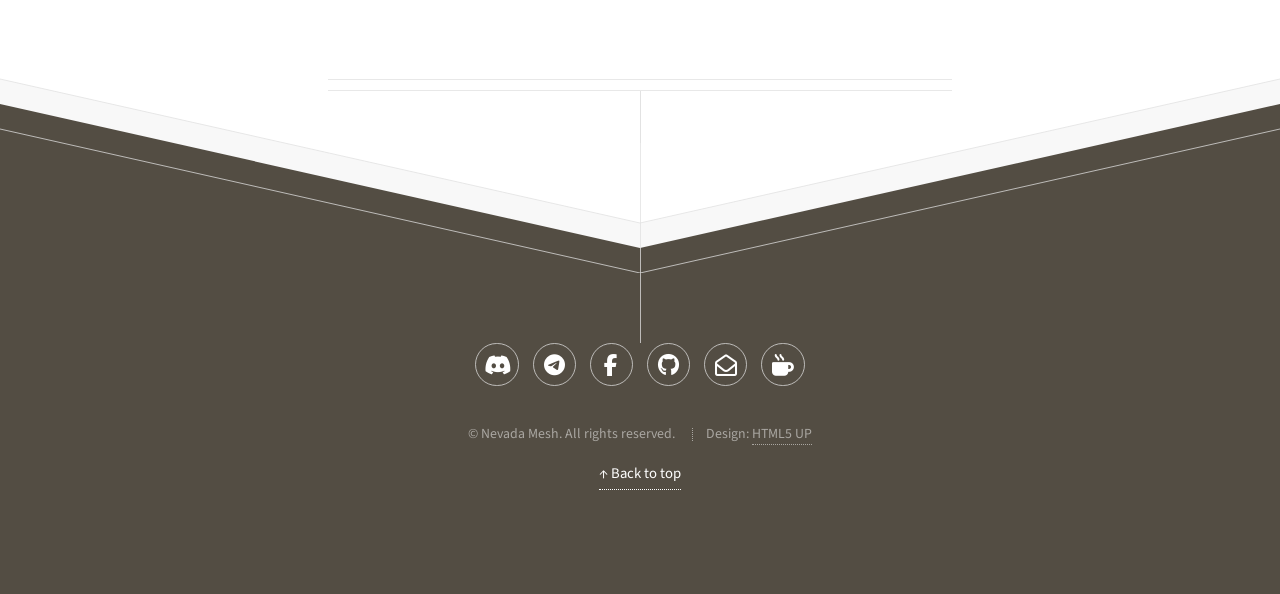
==== commit 5e6dd703: "Restyle Guides as a feature block like the old Network Specs Convert the #resources Guides section f" ====
--- a/index.html
+++ b/index.html
@@ -202,22 +202,15 @@
 		.map-note { text-align: center; font-size: .8em; color: #999; margin-top: .8em; max-width: 51em; margin-left: auto; margin-right: auto; }
 		.map-note a { color: var(--nm-accent); }
 
-		/* ---------- Resources / Guides ---------- */
-		.resources { margin: 4em 0 1em; text-align: center; }
-		.resources h3 { font-size: 1.8em; margin: 0 0 .2em; color: #2c2c2c; }
-		.resources .sub { color: #666; margin: 0 0 1.6em; }
-		.resource-grid { display: flex; gap: 1.2em; justify-content: center; flex-wrap: wrap; max-width: 900px; margin: 0 auto; }
-		.resource-card {
-			flex: 1 1 300px; max-width: 420px; text-align: left;
-			display: block; text-decoration: none; color: inherit;
-			background: #fff; border: 1px solid #e3eae6; border-left: 4px solid var(--nm-accent);
-			border-radius: 10px; padding: 1.3em 1.4em; transition: box-shadow .15s ease, transform .15s ease;
-		}
-		.resource-card:hover { box-shadow: 0 6px 20px rgba(0,0,0,.08); transform: translateY(-2px); }
-		.resource-card h4 { margin: 0 0 .4em; color: #2c2c2c; font-size: 1.15em; }
-		.resource-card p { margin: 0; color: #666; font-size: .92em; }
-		.resource-card .tag { display: inline-block; margin-top: .8em; color: var(--nm-accent-d); font-weight: 700; font-size: .82em; }
-		@media screen and (max-width: 736px) { .resource-grid { flex-direction: column; align-items: stretch; } }
+		/* ---------- Guides (feature-styled, like old Network Specs) ---------- */
+		.guide-links { list-style: none; padding: 0; margin: 1em 0 0; display: grid; gap: .6em; }
+		.guide-links a {
+			display: flex; align-items: center; justify-content: space-between;
+			padding: .8em 1.1em; border: 1px solid var(--nm-accent); border-radius: 8px;
+			color: var(--nm-accent-d); font-weight: 700; text-decoration: none;
+			transition: background .15s ease, color .15s ease;
+		}
+		.guide-links a:hover { background: var(--nm-accent); color: #fff; }
 
 		@media screen and (max-width: 736px) {
 			#main .feature .image img { height: 13em; }
@@ -333,22 +326,15 @@
 			</section>
 
 			<!-- Resources / Guides -->
-			<section id="resources" class="resources">
-				<div class="container medium">
+			<section class="feature right" id="resources">
+				<a href="#" class="image icon fa-solid fa-book"><img loading="lazy" src="images/pic04.jpg" alt="" /></a>
+				<div class="content">
 					<h3>Guides &amp; Resources</h3>
-					<p class="sub">Practical MeshCore setup and migration references from the Reno 911 deployment.</p>
-					<div class="resource-grid">
-						<a class="resource-card" href="companion-radio-quick-setup.html">
-							<h4>Companion Radio Quick Setup</h4>
-							<p>Step-by-step quick-start for the MeshCore companion radio &mdash; get on the mesh fast.</p>
-							<span class="tag">View guide &rarr;</span>
-						</a>
-						<a class="resource-card" href="mesh-migration-checklist.html">
-							<h4>Mesh Migration Checklist</h4>
-							<p>Pre-flight checklist for migrating nodes onto the Nevada Mesh network.</p>
-							<span class="tag">View guide &rarr;</span>
-						</a>
-					</div>
+					<p>Practical MeshCore setup and migration references from the Reno 911 deployment.</p>
+					<ul class="guide-links">
+						<li><a href="companion-radio-quick-setup.html">Companion Radio Quick Setup &rarr;</a></li>
+						<li><a href="mesh-migration-checklist.html">Mesh Migration Checklist &rarr;</a></li>
+					</ul>
 				</div>
 			</section>
 
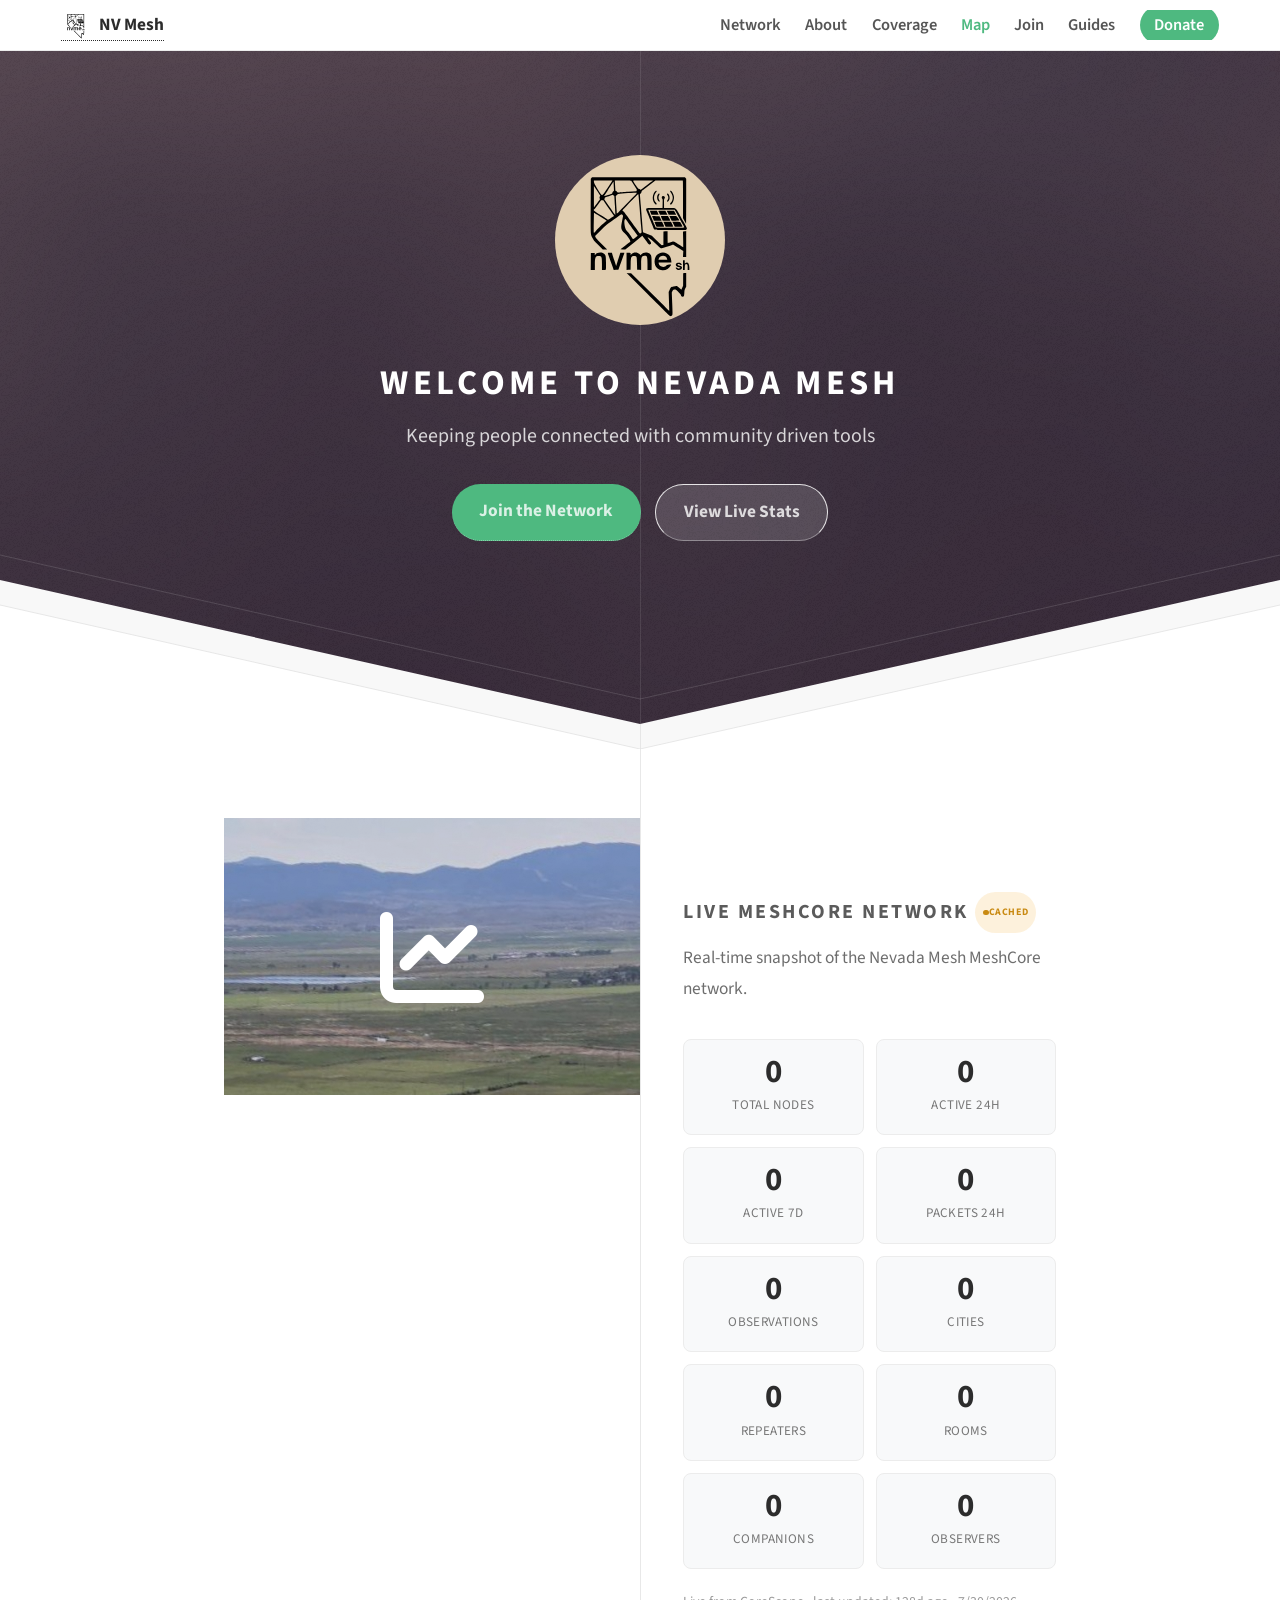
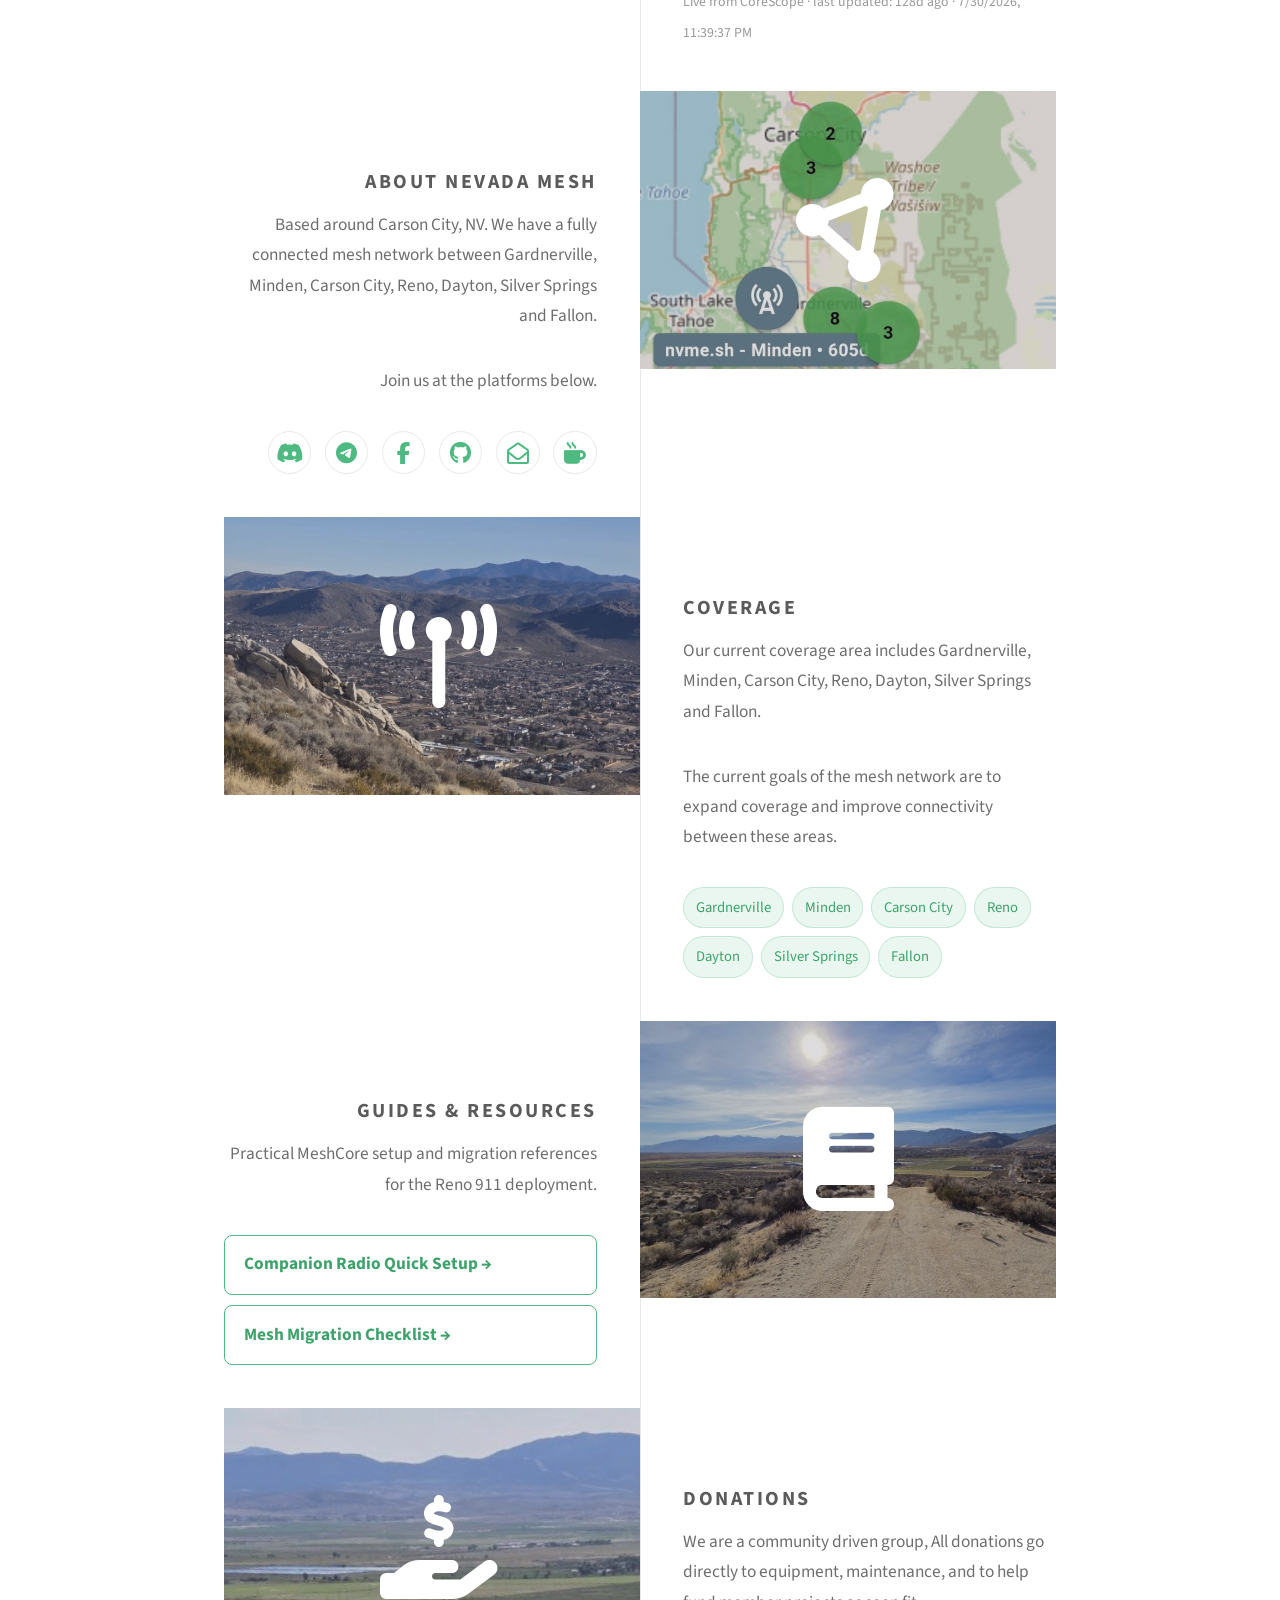
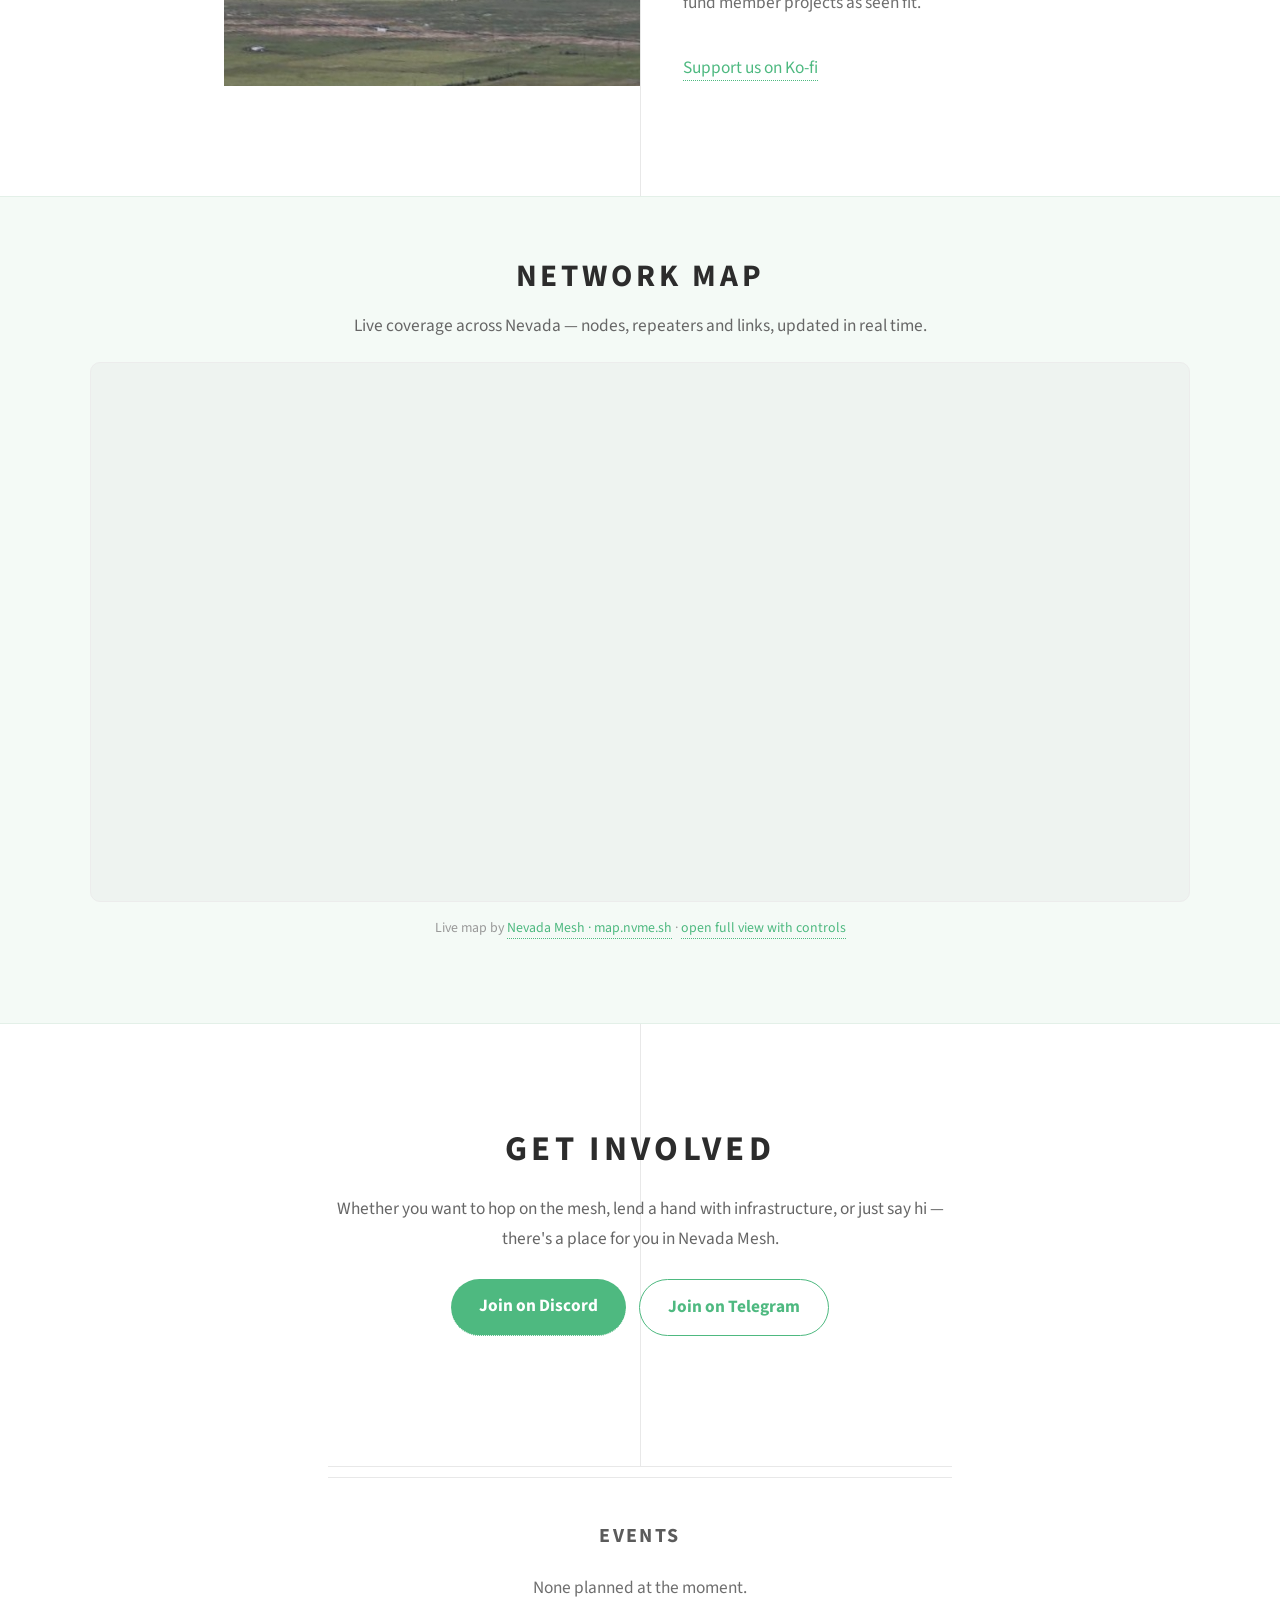
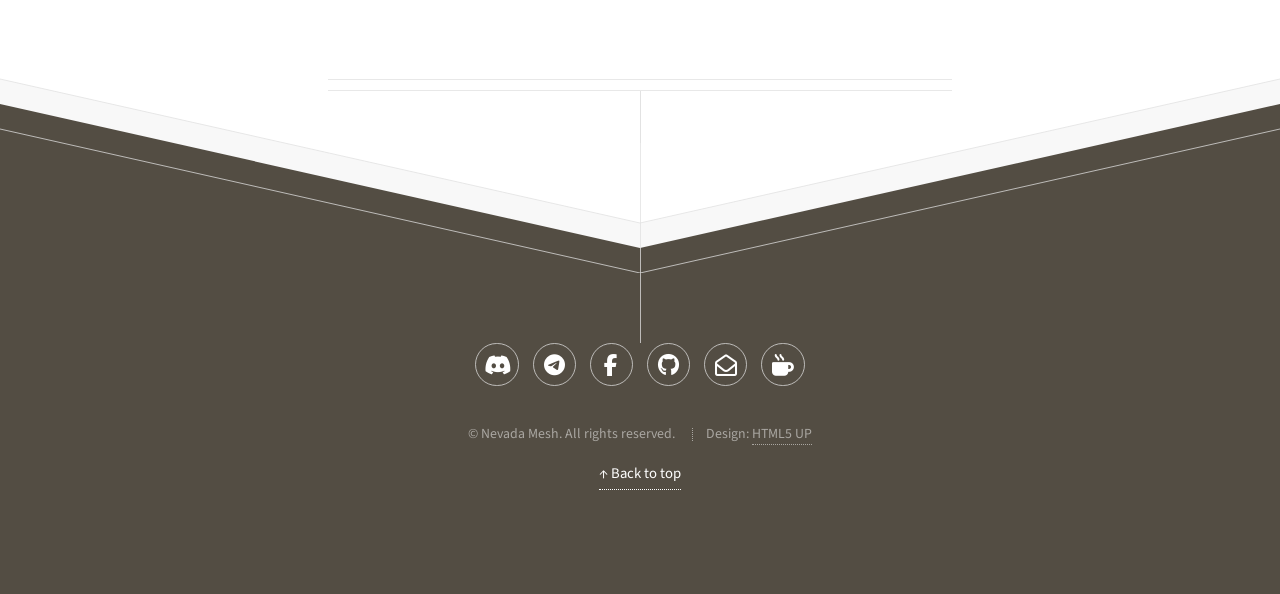
==== commit ba9d745d: "Changed one word." ====
--- a/index.html
+++ b/index.html
@@ -330,7 +330,7 @@
 				<a href="#" class="image icon fa-solid fa-book"><img loading="lazy" src="images/pic04.jpg" alt="" /></a>
 				<div class="content">
 					<h3>Guides &amp; Resources</h3>
-					<p>Practical MeshCore setup and migration references from the Reno 911 deployment.</p>
+					<p>Practical MeshCore setup and migration references for the Reno 911 deployment.</p>
 					<ul class="guide-links">
 						<li><a href="companion-radio-quick-setup.html">Companion Radio Quick Setup &rarr;</a></li>
 						<li><a href="mesh-migration-checklist.html">Mesh Migration Checklist &rarr;</a></li>
